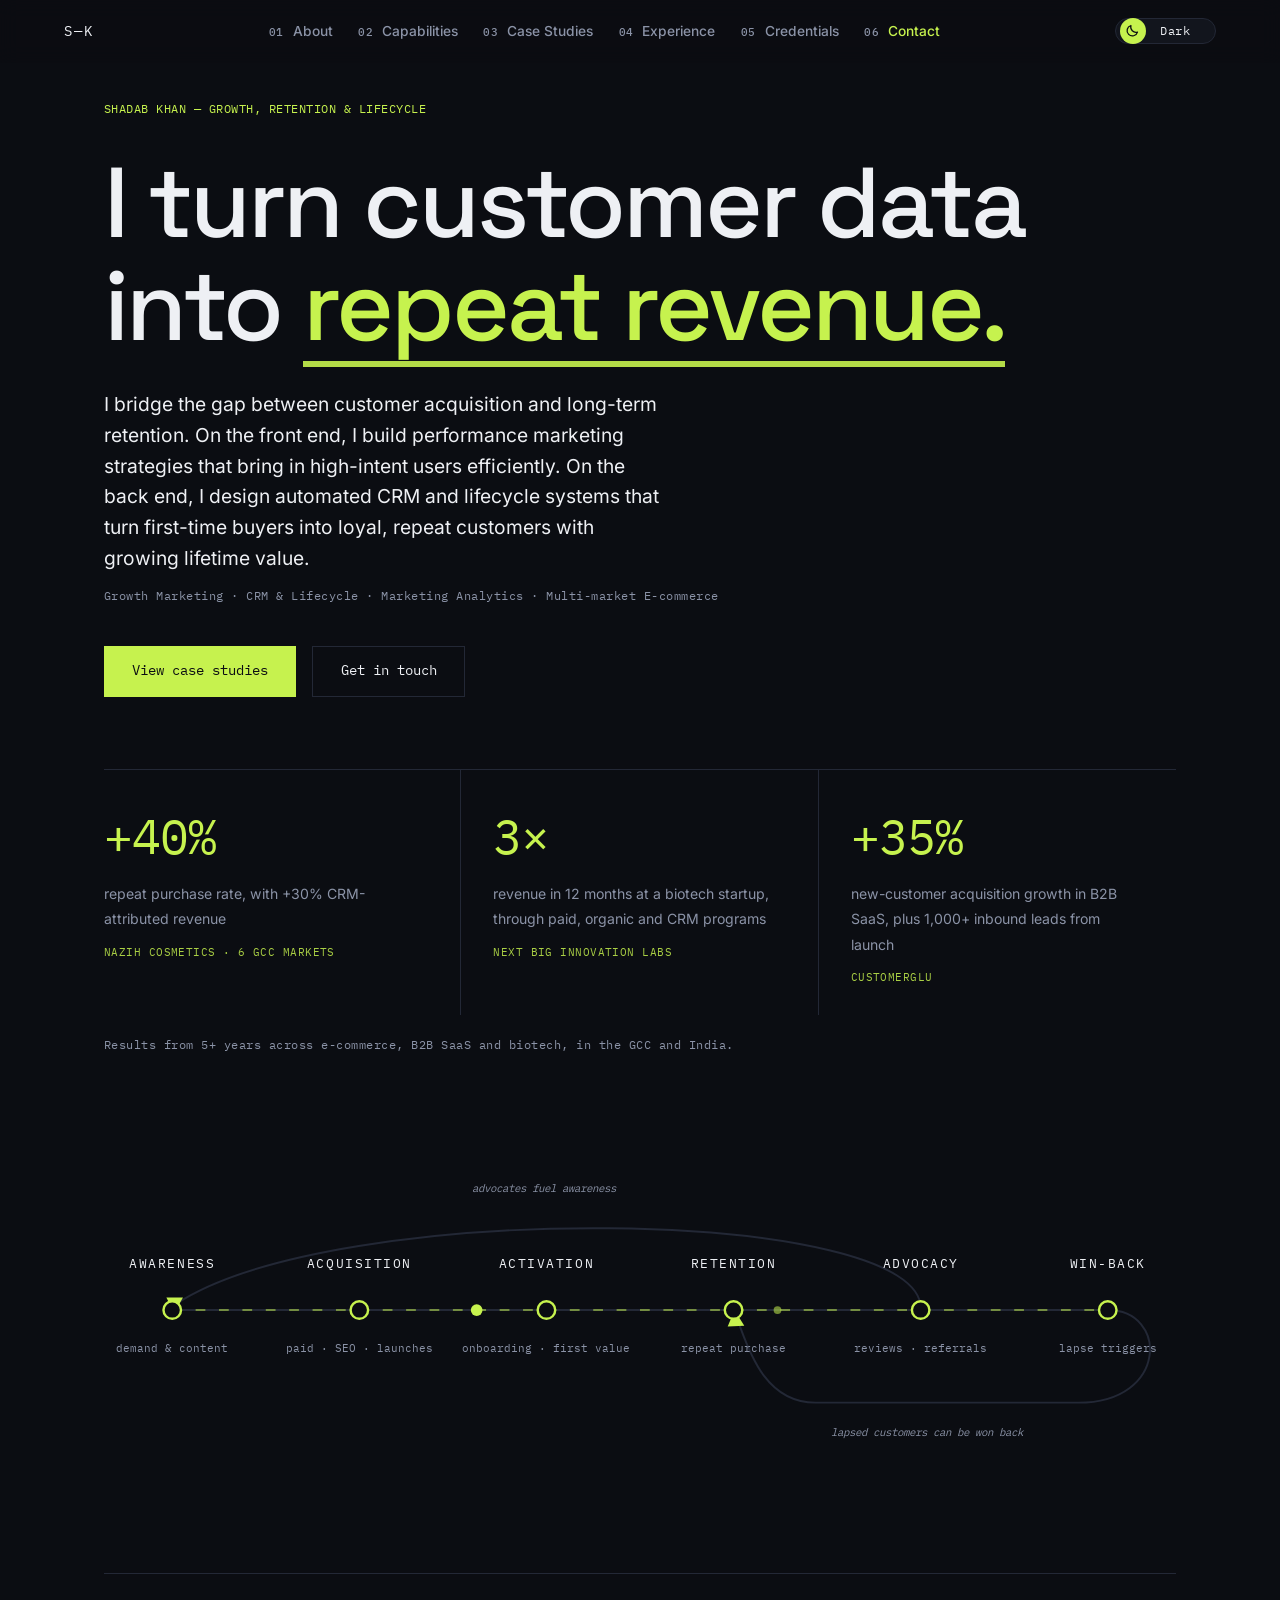
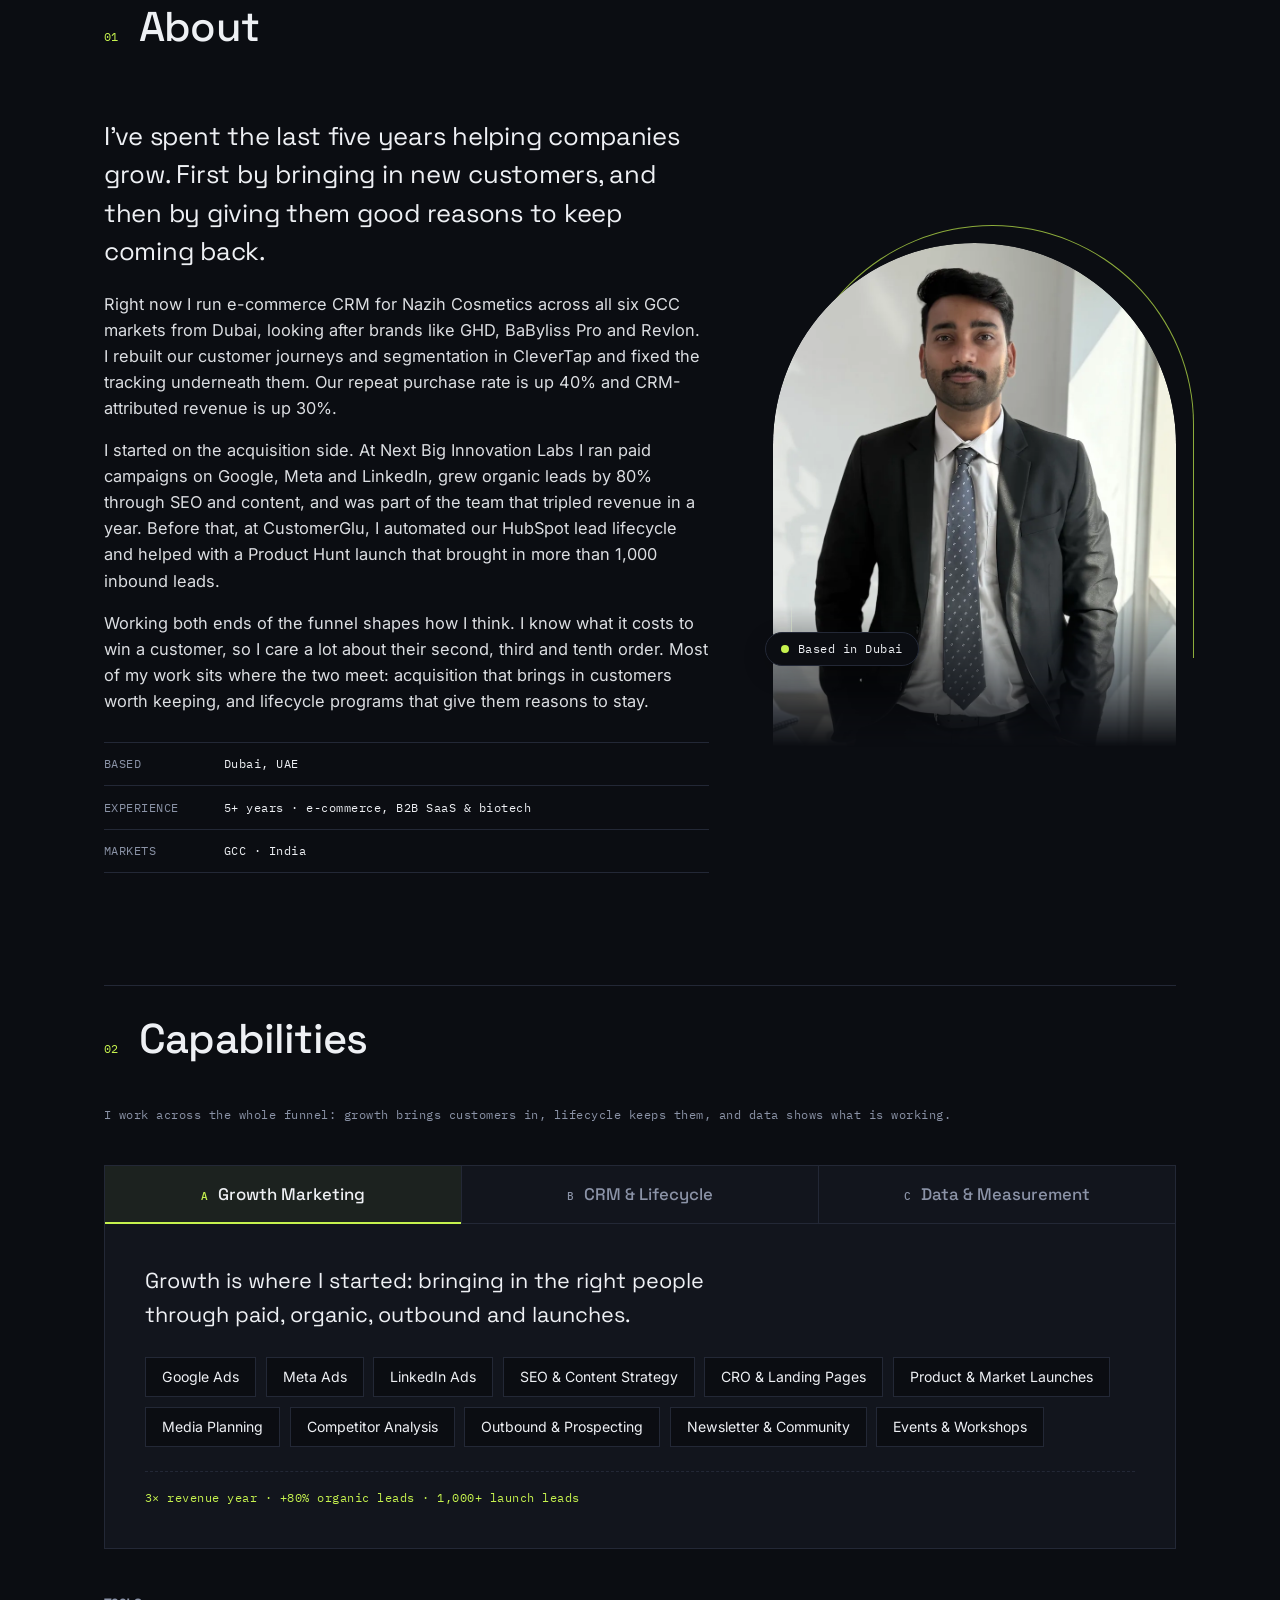
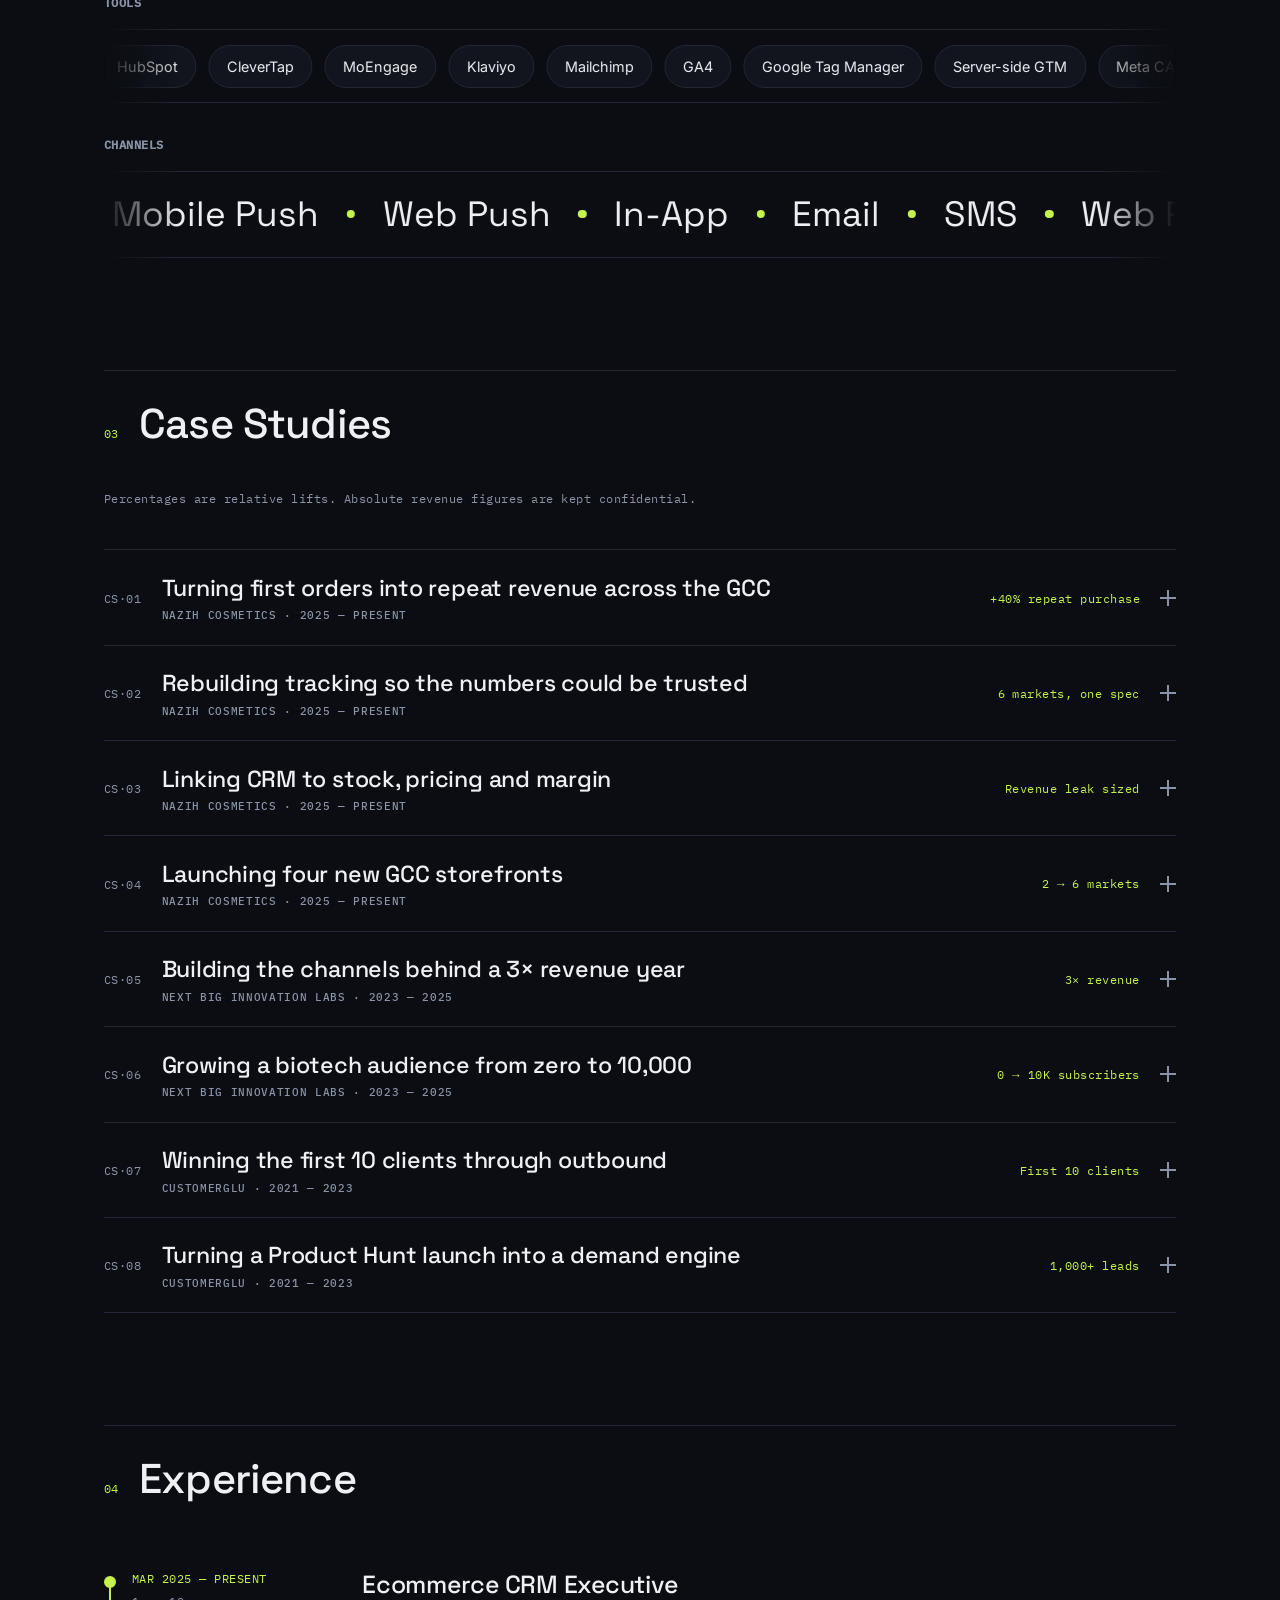
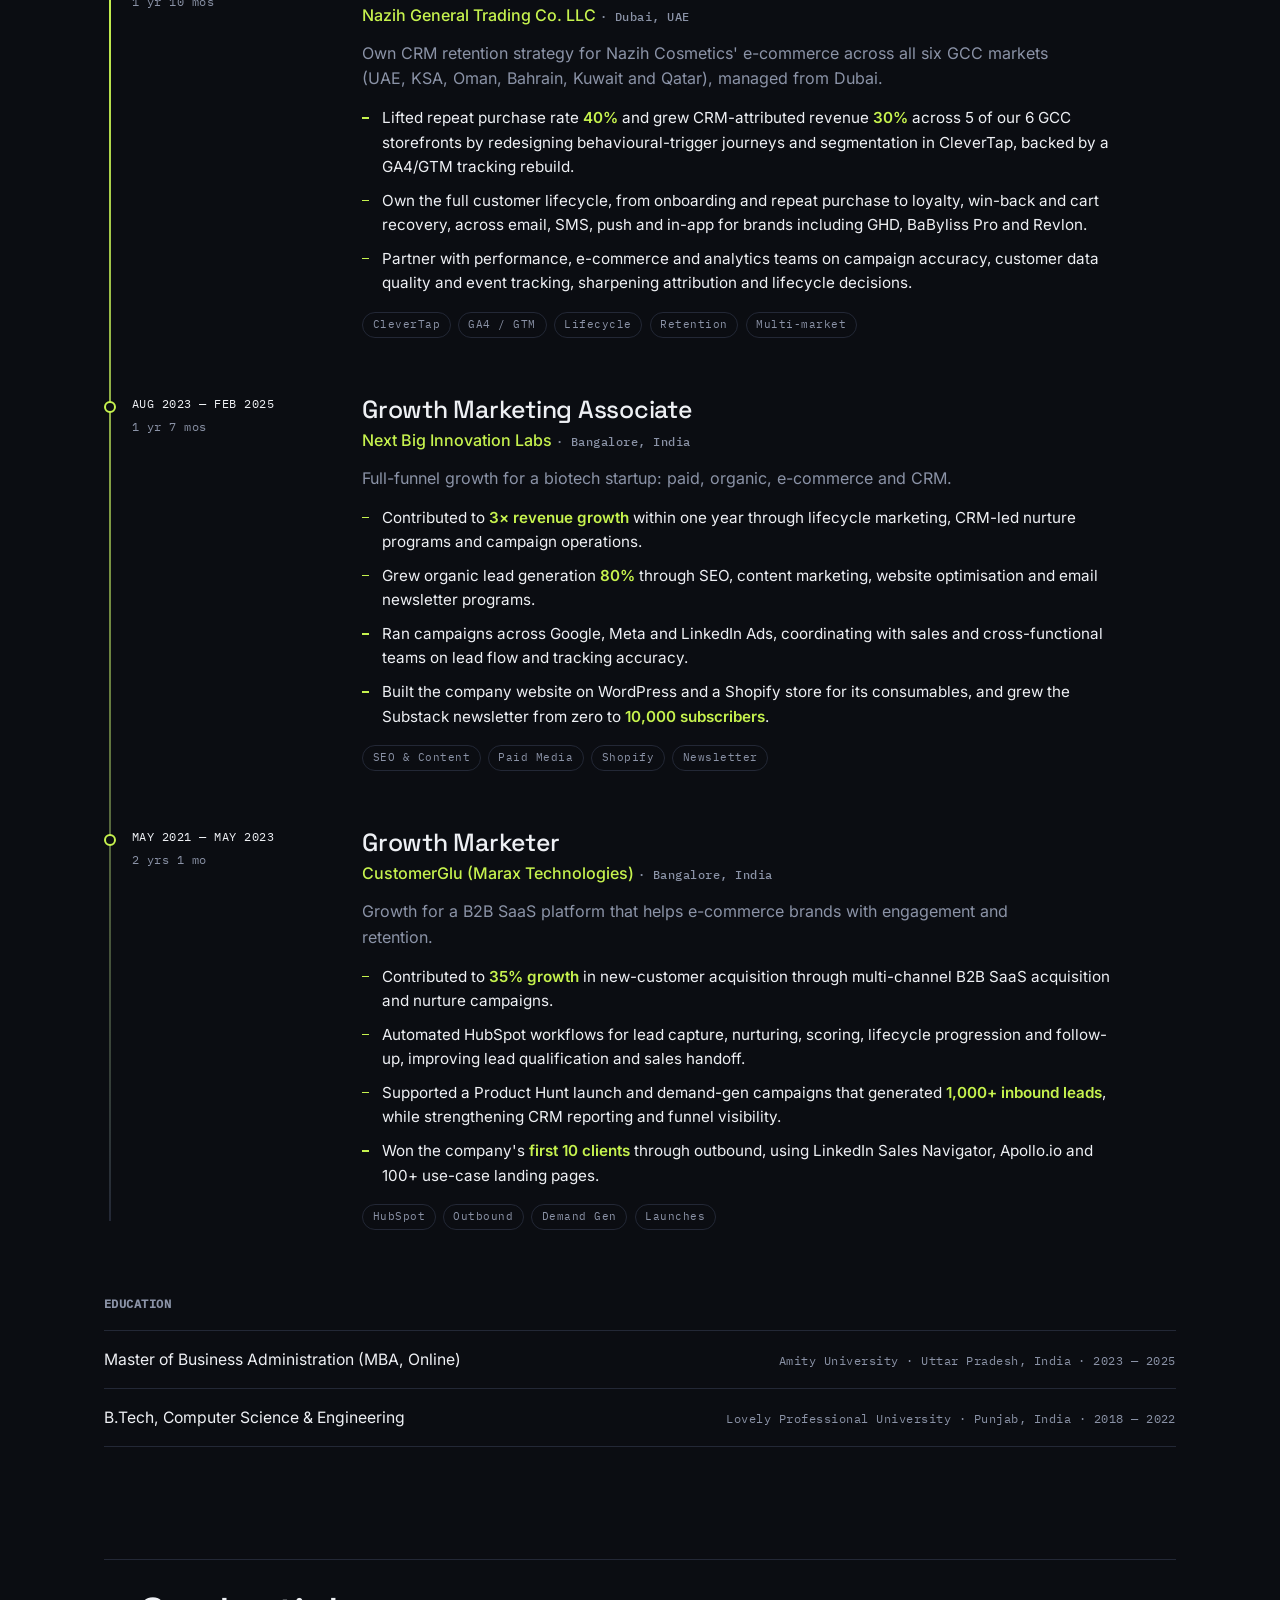
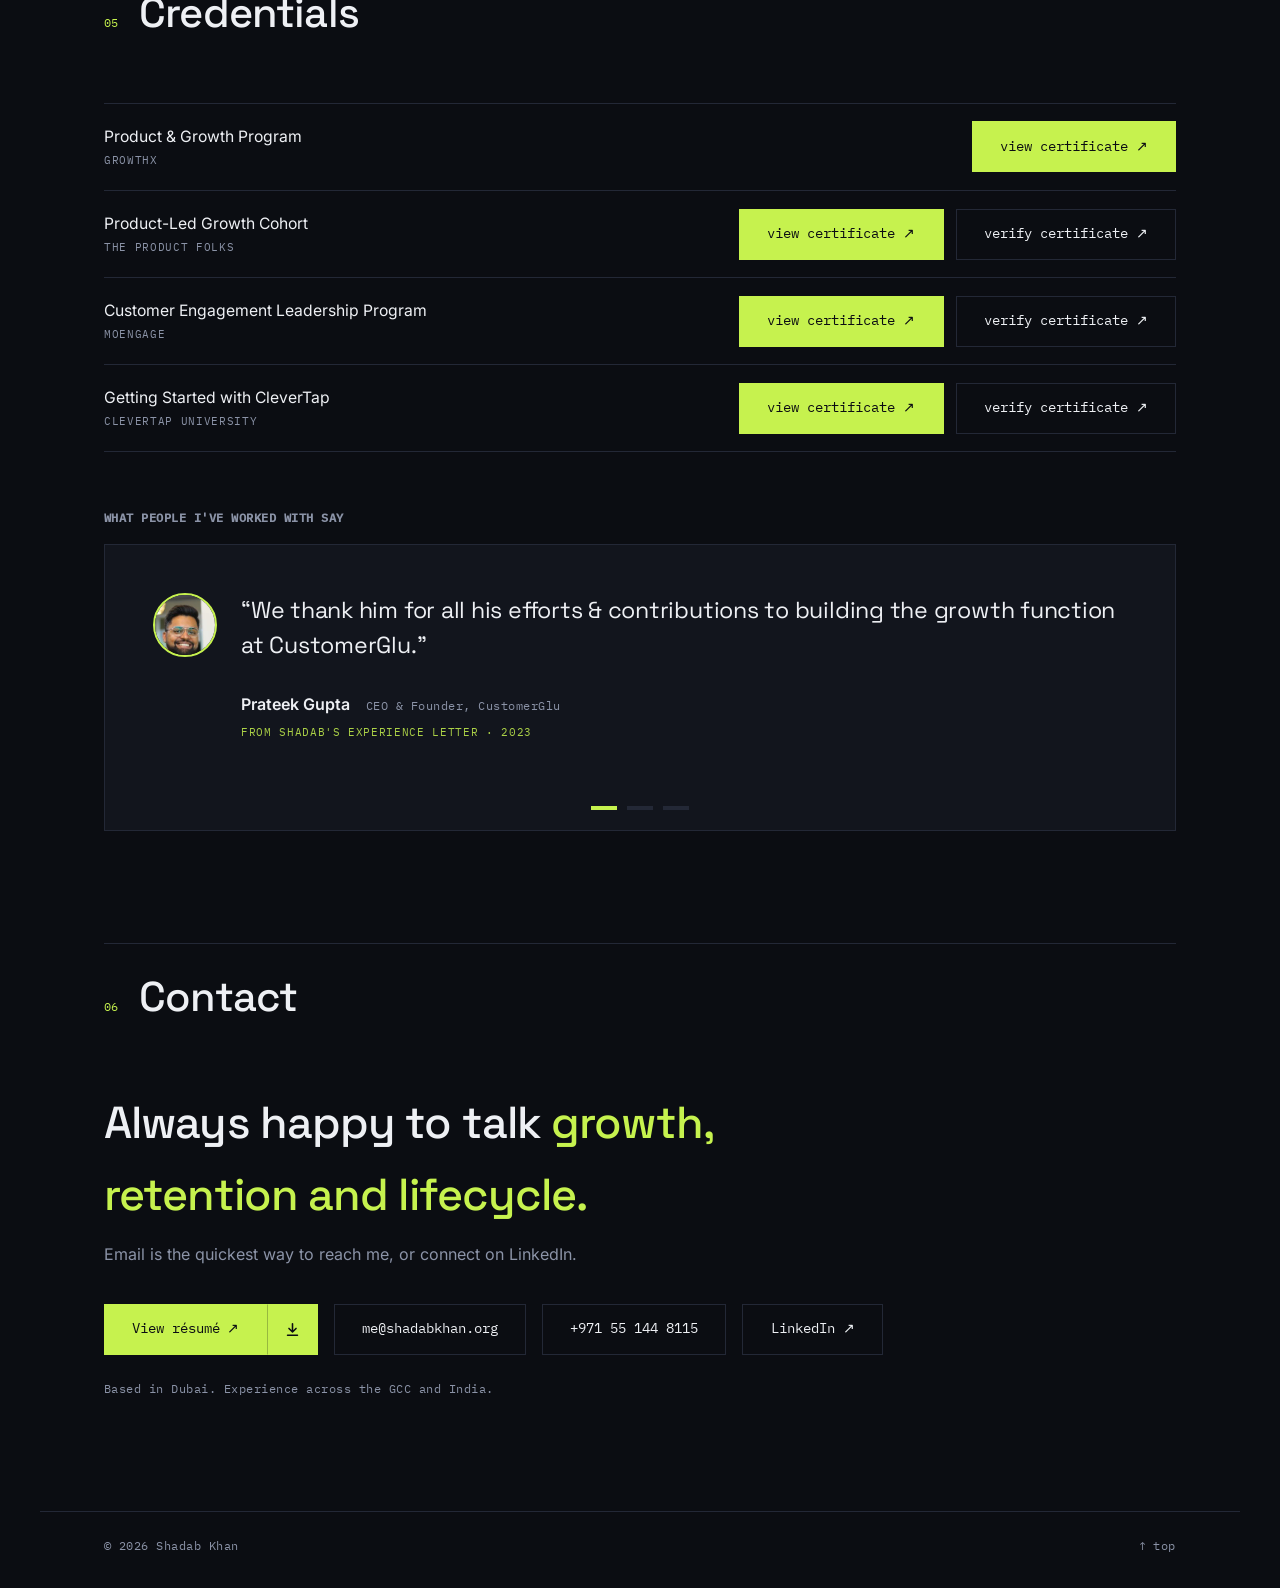
==== index.html @ 0ad9f9a8 "Add CleverTap University certificate to Credentials Getting Started with CleverTap, issued 2026-11-2" ====
<!DOCTYPE html>
<html lang="en">
<head>
  <meta charset="UTF-8">
  <meta name="viewport" content="width=device-width, initial-scale=1.0">

  <!-- ============================================================
       SHADAB KHAN — RETENTION, LIFECYCLE & GROWTH
       Single-page portfolio. Self-contained HTML + CSS + vanilla JS.
       No frameworks and no external dependencies (fonts are self-hosted).

       DESIGN IDENTITY:
       Dark editorial by default (ink ground, acid-lime accent) with a
       designed Light theme (indigo accent). Space Grotesk display,
       IBM Plex Mono data labels. Signature element: the animated
       customer-lifecycle loop after the hero (pure SVG + JS).

       HOW TO EDIT:
       - All copy lives in this file, organised by section comments.
       - RESUME: delete resume/Shadab-Khan-Resume.pdf, then upload your
         new PDF with the SAME filename. Nothing else to change.
       - PHOTO: replace images/profile.webp + images/profile.jpg
         (portrait, roughly 4:5, ~900px wide).
       - TOOLS / CHANNELS SLIDER: add or remove an <li> in the lists
         under "Tools" and "Channels". The slider loops automatically.
       - CERTIFICATES: drop the image into certs/ and point the
         credential's "view certificate" link (class cred-view) at it.
         See the comment above the credentials list.
       ============================================================ -->

  <!-- ==================== SEO ====================
       Canonical URL is https://shadabkhan.org/ (no www, trailing slash).
       Social cards use images/og-image.jpg (1200×630). If you change the
       headline or title, update og:/twitter: tags and the JSON-LD below. -->
  <title>Shadab Khan — Growth, Retention &amp; Lifecycle Marketer</title>
  <meta name="description" content="Dubai-based growth and retention marketer. I bring in the right customers and turn them into repeat revenue. 5+ years in e-commerce, B2B SaaS and biotech.">
  <meta name="author" content="Shadab Khan">
  <meta name="robots" content="index, follow, max-image-preview:large, max-snippet:-1">
  <link rel="canonical" href="https://shadabkhan.org/">
  <meta name="theme-color" content="#0b0d12">

  <meta property="og:type" content="profile">
  <meta property="og:site_name" content="Shadab Khan">
  <meta property="og:locale" content="en_US">
  <meta property="og:url" content="https://shadabkhan.org/">
  <meta property="og:title" content="Shadab Khan — Growth, Retention &amp; Lifecycle Marketer">
  <meta property="og:description" content="I turn customer data into repeat revenue. CRM, lifecycle and performance marketing across e-commerce, B2B SaaS and biotech in the GCC and India.">
  <meta property="og:image" content="https://shadabkhan.org/images/og-image.jpg">
  <meta property="og:image:width" content="1200">
  <meta property="og:image:height" content="630">
  <meta property="og:image:alt" content="Shadab Khan — I turn customer data into repeat revenue.">
  <meta property="profile:first_name" content="Shadab">
  <meta property="profile:last_name" content="Khan">
  <meta name="twitter:card" content="summary_large_image">
  <meta name="twitter:title" content="Shadab Khan — Growth, Retention &amp; Lifecycle Marketer">
  <meta name="twitter:description" content="I turn customer data into repeat revenue. CRM, lifecycle and performance marketing across e-commerce, B2B SaaS and biotech.">
  <meta name="twitter:image" content="https://shadabkhan.org/images/og-image.jpg">
  <meta name="twitter:image:alt" content="Shadab Khan — I turn customer data into repeat revenue.">

  <!-- Structured data: tells Google this is Shadab Khan's profile page
       (eligible for the knowledge panel / name searches). Keep jobTitle,
       worksFor and sameAs in sync with the page. -->
  <script type="application/ld+json">
  {
    "@context": "https://schema.org",
    "@graph": [
      {
        "@type": "WebSite",
        "@id": "https://shadabkhan.org/#website",
        "url": "https://shadabkhan.org/",
        "name": "Shadab Khan",
        "inLanguage": "en"
      },
      {
        "@type": "ProfilePage",
        "@id": "https://shadabkhan.org/#profilepage",
        "url": "https://shadabkhan.org/",
        "name": "Shadab Khan — Growth, Retention & Lifecycle Marketer",
        "isPartOf": { "@id": "https://shadabkhan.org/#website" },
        "mainEntity": { "@id": "https://shadabkhan.org/#person" },
        "primaryImageOfPage": "https://shadabkhan.org/images/profile.jpg",
        "inLanguage": "en"
      },
      {
        "@type": "Person",
        "@id": "https://shadabkhan.org/#person",
        "name": "Shadab Khan",
        "url": "https://shadabkhan.org/",
        "image": "https://shadabkhan.org/images/profile.jpg",
        "jobTitle": "Ecommerce CRM Executive",
        "description": "Growth, retention and customer lifecycle marketer with 5+ years across e-commerce, B2B SaaS and biotech in the GCC and India.",
        "email": "mailto:me@shadabkhan.org",
        "worksFor": {
          "@type": "Organization",
          "name": "Nazih General Trading Co. LLC"
        },
        "address": {
          "@type": "PostalAddress",
          "addressLocality": "Dubai",
          "addressCountry": "AE"
        },
        "alumniOf": [
          { "@type": "CollegeOrUniversity", "name": "Amity University" },
          { "@type": "CollegeOrUniversity", "name": "Lovely Professional University" }
        ],
        "knowsAbout": [
          "Growth marketing",
          "Customer retention",
          "CRM marketing",
          "Customer lifecycle marketing",
          "Marketing automation",
          "Performance marketing",
          "Marketing analytics",
          "E-commerce"
        ],
        "sameAs": [
          "https://www.linkedin.com/in/shadabkhansir/"
        ]
      }
    ]
  }
  </script>

  <!-- Fonts are self-hosted (see @font-face in styles.css). Preload only the
       three files needed for the first screen so text renders in the right
       typeface as early as possible; the rest load on demand. -->
  <link rel="preload" href="fonts/space-grotesk-latin-500.woff2" as="font" type="font/woff2" crossorigin>
  <link rel="preload" href="fonts/inter-latin-400.woff2" as="font" type="font/woff2" crossorigin>
  <link rel="preload" href="fonts/ibm-plex-mono-latin-400.woff2" as="font" type="font/woff2" crossorigin>

  <!-- The ?v= number busts browser caches. BUMP IT (v=8, v=9 …) every time
       you edit styles.css or script.js, otherwise returning visitors keep
       running the old cached files. -->
  <link rel="stylesheet" href="styles.css?v=21">
  <!-- Real icon files (not a data: URI) so Google can show the favicon in
       search results. favicon-48.png is the size Google asks for. -->
  <link rel="icon" href="/favicon.ico" sizes="48x48">
  <link rel="icon" href="/favicon.svg" type="image/svg+xml">
  <link rel="icon" href="/favicon-48.png" type="image/png" sizes="48x48">
  <link rel="apple-touch-icon" href="/apple-touch-icon.png">
  <link rel="manifest" href="/site.webmanifest">

  <!-- Apply the saved theme before first paint so there's no colour flash.
       Dark is the default; "light" is the indigo colour theme. -->
  <script>
    try {
      if (localStorage.getItem("theme") === "light") {
        document.documentElement.setAttribute("data-theme", "light");
      }
    } catch (e) { /* private mode etc. — default theme is fine */ }
  </script>

  <!-- If JavaScript is off entirely, show all content instead of leaving
       scroll-reveal elements invisible. -->
  <noscript>
    <style>
      .reveal { opacity: 1 !important; transform: none !important; }
      .photo-img { clip-path: none !important; }
    </style>
  </noscript>
</head>
<body>

  <a class="skip-link" href="#main">Skip to content</a>
  <div class="cursor-glow" aria-hidden="true"></div>
  <div class="progress" aria-hidden="true"></div>

  <!-- ==================== NAV ==================== -->
  <header class="nav" id="nav">
    <a href="#top" class="nav-name mono">S—K</a>
    <nav class="nav-links" aria-label="Sections">
      <a href="#about"><span class="mono nav-idx">01</span> About</a>
      <a href="#capabilities"><span class="mono nav-idx">02</span> Capabilities</a>
      <a href="#work"><span class="mono nav-idx">03</span> Case Studies</a>
      <a href="#experience"><span class="mono nav-idx">04</span> Experience</a>
      <a href="#credentials"><span class="mono nav-idx">05</span> Credentials</a>
      <a href="#contact" class="nav-contact"><span class="mono nav-idx">06</span> Contact</a>
    </nav>
    <div class="nav-right">
      <!-- Theme switch: Dark (default identity) ↔ Light (indigo colour theme).
           Sliding pill with a moon/sun icon swap; saved in localStorage. -->
      <button class="theme-switch" id="themeToggle" role="switch" aria-checked="false"
              aria-label="Switch to light theme" title="Switch theme">
        <span class="theme-knob" aria-hidden="true"></span>
        <span class="theme-ico theme-ico-dark" aria-hidden="true">
          <!-- moon = dark theme active -->
          <svg viewBox="0 0 24 24" fill="none" stroke="currentColor" stroke-width="2" stroke-linecap="round" stroke-linejoin="round">
            <path d="M20 14.5A8.5 8.5 0 0 1 9.5 4a8.5 8.5 0 1 0 10.5 10.5Z"/>
          </svg>
        </span>
        <span class="theme-ico theme-ico-light" aria-hidden="true">
          <!-- sun = light theme active -->
          <svg viewBox="0 0 24 24" fill="none" stroke="currentColor" stroke-width="2" stroke-linecap="round">
            <circle cx="12" cy="12" r="4.2"/>
            <path d="M12 2v2.4M12 19.6V22M2 12h2.4M19.6 12H22M4.9 4.9l1.7 1.7M17.4 17.4l1.7 1.7M19.1 4.9l-1.7 1.7M6.6 17.4l-1.7 1.7"/>
          </svg>
        </span>
        <span class="theme-label mono" id="themeLabel">Dark</span>
      </button>
      <button class="nav-burger" id="navBurger" aria-label="Open menu" aria-expanded="false" aria-controls="mobileMenu">
        <span></span><span></span>
      </button>
    </div>
  </header>

  <div class="mobile-menu" id="mobileMenu" hidden>
    <nav aria-label="Sections">
      <a href="#about"><span class="mono">01</span>About</a>
      <a href="#capabilities"><span class="mono">02</span>Capabilities</a>
      <a href="#work"><span class="mono">03</span>Case Studies</a>
      <a href="#experience"><span class="mono">04</span>Experience</a>
      <a href="#credentials"><span class="mono">05</span>Credentials</a>
      <a href="#contact"><span class="mono">06</span>Contact</a>
    </nav>
    <p class="mono mobile-menu-foot">Based in Dubai · working across the GCC</p>
  </div>

  <main id="main">

    <!-- ==================== HERO ==================== -->
    <section class="hero" id="top">
      <p class="mono hero-eyebrow hero-in" style="--d:0">Shadab Khan — Growth, Retention &amp; Lifecycle</p>

      <h1 class="hero-h1">
        <span class="hero-line hero-in" style="--d:1">I turn customer data</span>
        <span class="hero-line hero-in" style="--d:2">into <!-- Rotating phrase: edit/add phrases in data-words, separated by | . Keep them short (about "loyal customers." length) so the line does not wrap on laptops. --><em class="rotator" aria-hidden="true" data-words="repeat revenue.|loyal customers.|lifetime value.|revenue growth."><span class="rot-word">repeat revenue.</span></em><span class="sr-only">repeat revenue.</span></span>
      </h1>

      <p class="hero-sub hero-in" style="--d:3">
        I bridge the gap between customer acquisition and long-term retention. On the front end, I build performance marketing strategies that bring in high-intent users efficiently. On the back end, I design automated CRM and lifecycle systems that turn first-time buyers into loyal, repeat customers with growing lifetime value.
      </p>
      <p class="mono hero-tags hero-in" style="--d:4">Growth Marketing · CRM &amp; Lifecycle · Marketing Analytics · Multi-market E-commerce</p>

      <div class="hero-cta hero-in" style="--d:5">
        <a class="btn btn-solid" href="#work">View case studies</a>
        <a class="btn btn-line" href="#contact">Get in touch</a>
      </div>

      <div class="hero-stats hero-in" style="--d:6" role="list" aria-label="Career growth results">
        <div class="hstat" role="listitem">
          <span class="hstat-num mono">+40%</span>
          <span class="hstat-label">repeat purchase rate, with +30% CRM-attributed revenue</span>
          <span class="hstat-co mono">Nazih Cosmetics · 6 GCC markets</span>
        </div>
        <div class="hstat" role="listitem">
          <span class="hstat-num mono">3×</span>
          <span class="hstat-label">revenue in 12 months at a biotech startup, through paid, organic and CRM programs</span>
          <span class="hstat-co mono">Next Big Innovation Labs</span>
        </div>
        <div class="hstat" role="listitem">
          <span class="hstat-num mono">+35%</span>
          <span class="hstat-label">new-customer acquisition growth in B2B SaaS, plus 1,000+ inbound leads from launch</span>
          <span class="hstat-co mono">CustomerGlu</span>
        </div>
      </div>
      <p class="mono hero-footnote hero-in" style="--d:7">Results from 5+ years across e-commerce, B2B SaaS and biotech, in the GCC and India.</p>
    </section>

    <!-- ==================== SIGNATURE: ANIMATED LIFECYCLE LOOP ==================== -->
    <!-- Pure SVG. Two dots travel the full journey continuously — down the
         funnel, back through win-back into retention, and advocacy looping
         back to awareness. No video, no images; driven by script.js. -->
    <section class="loop-section" aria-label="Customer lifecycle loop diagram">
      <div class="loop-scroll">
        <svg class="loop-svg" viewBox="0 0 1100 310" role="img"
             aria-label="Animated customer lifecycle loop: awareness, acquisition, activation, retention, advocacy, win-back. Win-back feeds back into retention; advocacy feeds back into awareness.">

          <!-- static guide paths -->
          <path class="loop-path" d="M70 155 H1030" />
          <path class="loop-path" d="M1030 155 C1092 155, 1092 250, 1000 250 L730 250 C672 250, 658 182, 648 160" />
          <path class="loop-path" d="M838 155 C845 48, 235 40, 72 150" />

          <!-- animated dash overlay on the main funnel line -->
          <path class="loop-flow" d="M70 155 H1030" />

          <!-- arrowheads for the two return loops -->
          <path class="loop-arrow" d="M640 172 L647 155 L657 171 Z" />
          <path class="loop-arrow" d="M64 142 L72 158 L81 142 Z" />

          <!-- travelling customer dots. The invisible track below defines the
               full loop; script.js moves the dots along it with
               requestAnimationFrame — this works in every browser. -->
          <path id="loopTrack" fill="none" stroke="none"
            d="M70 155 H1030 C1092 155, 1092 250, 1000 250 L730 250 C672 250, 658 182, 646 157 L646 155 L838 155 C845 48, 235 40, 70 155" />
          <circle class="loop-dot" id="loopDot1" r="6" cx="70" cy="155" />
          <circle class="loop-dot loop-dot-2" id="loopDot2" r="4" cx="646" cy="155" />

          <!-- nodes: pulse rings fire in journey order -->
          <g class="loop-node">
            <circle class="loop-ring" cx="70" cy="155" r="9" style="--pd: 0s"/>
            <circle class="loop-core" cx="70" cy="155" r="9"/>
            <text class="loop-label" x="70" y="112">AWARENESS</text>
            <text class="loop-sub" x="70" y="198">demand &amp; content</text>
          </g>
          <g class="loop-node">
            <circle class="loop-ring" cx="262" cy="155" r="9" style="--pd: 0.55s"/>
            <circle class="loop-core" cx="262" cy="155" r="9"/>
            <text class="loop-label" x="262" y="112">ACQUISITION</text>
            <text class="loop-sub" x="262" y="198">paid · SEO · launches</text>
          </g>
          <g class="loop-node">
            <circle class="loop-ring" cx="454" cy="155" r="9" style="--pd: 1.1s"/>
            <circle class="loop-core" cx="454" cy="155" r="9"/>
            <text class="loop-label" x="454" y="112">ACTIVATION</text>
            <text class="loop-sub" x="454" y="198">onboarding · first value</text>
          </g>
          <g class="loop-node">
            <circle class="loop-ring" cx="646" cy="155" r="9" style="--pd: 1.65s"/>
            <circle class="loop-core" cx="646" cy="155" r="9"/>
            <text class="loop-label" x="646" y="112">RETENTION</text>
            <text class="loop-sub" x="646" y="198">repeat purchase</text>
          </g>
          <g class="loop-node">
            <circle class="loop-ring" cx="838" cy="155" r="9" style="--pd: 2.2s"/>
            <circle class="loop-core" cx="838" cy="155" r="9"/>
            <text class="loop-label" x="838" y="112">ADVOCACY</text>
            <text class="loop-sub" x="838" y="198">reviews · referrals</text>
          </g>
          <g class="loop-node">
            <circle class="loop-ring" cx="1030" cy="155" r="9" style="--pd: 2.75s"/>
            <circle class="loop-core" cx="1030" cy="155" r="9"/>
            <text class="loop-label" x="1030" y="112">WIN-BACK</text>
            <text class="loop-sub" x="1030" y="198">lapse triggers</text>
          </g>

          <text class="loop-sub loop-cap" x="452" y="34">advocates fuel awareness</text>
          <text class="loop-sub loop-cap" x="845" y="284">lapsed customers can be won back</text>
        </svg>
      </div>
    </section>

    <!-- ==================== 01 ABOUT ==================== -->
    <!-- Two columns on desktop: text 60% left, photo 40% right.
         On mobile the photo stacks FIRST (straight after the heading),
         then the text. No borders or card backgrounds — the two halves
         sit on the same ground so they read as one composition. -->
    <section class="section" id="about">
      <header class="section-head reveal">
        <span class="mono section-idx">01</span>
        <h2>About</h2>
      </header>

      <div class="about-grid">
        <div class="about-body reveal">
          <p class="about-lede">
            I've spent the last five years helping companies grow. First by bringing in
            new customers, and then by giving them good reasons to keep coming back.
          </p>
          <p class="about-second">
            Right now I run e-commerce CRM for Nazih Cosmetics across all six GCC markets from Dubai, looking
            after brands like GHD, BaByliss Pro and Revlon. I rebuilt our customer journeys and
            segmentation in CleverTap and fixed the tracking underneath them. Our repeat purchase
            rate is up 40% and CRM-attributed revenue is up 30%.
          </p>
          <p class="about-second">
            I started on the acquisition side. At Next Big Innovation Labs I ran paid campaigns on
            Google, Meta and LinkedIn, grew organic leads by 80% through SEO and content, and was
            part of the team that tripled revenue in a year. Before that, at CustomerGlu, I
            automated our HubSpot lead lifecycle and helped with a Product Hunt launch that brought
            in more than 1,000 inbound leads.
          </p>
          <p class="about-second">
            Working both ends of the funnel shapes how I think. I know what it costs to win a
            customer, so I care a lot about their second, third and tenth order. Most of my work
            sits where the two meet: acquisition that brings in customers worth keeping, and
            lifecycle programs that give them reasons to stay.
          </p>
          <ul class="about-facts mono">
            <li><span>Based</span> Dubai, UAE</li>
            <li><span>Experience</span> 5+ years · e-commerce, B2B SaaS &amp; biotech</li>
            <li><span>Markets</span> GCC · India</li>
          </ul>
        </div>

        <figure class="about-photo reveal" aria-label="Portrait of Shadab Khan">
          <!-- Three layers so each animation owns its own transform:
               .photo-tilt  → follows the cursor (JS, desktop only)
               .photo-float → slow idle float (CSS)
               .photo-img   → wipe-up reveal (CSS clip-path)          -->
          <div class="photo-tilt" id="photoTilt">
            <span class="photo-outline" aria-hidden="true"></span>
            <div class="photo-float">
              <picture>
                <source srcset="images/profile.webp" type="image/webp">
                <img class="photo-img" src="images/profile.jpg" alt="Shadab Khan"
                     width="900" height="1125" loading="lazy" decoding="async">
              </picture>
            </div>
            <span class="photo-badge mono"><i aria-hidden="true"></i>Based in Dubai</span>
          </div>
        </figure>
      </div>
    </section>

    <!-- ==================== 02 CAPABILITIES ==================== -->
    <section class="section" id="capabilities">
      <header class="section-head reveal">
        <span class="mono section-idx">02</span>
        <h2>Capabilities</h2>
      </header>
      <p class="section-note mono reveal">I work across the whole funnel: growth brings customers in, lifecycle keeps them, and data shows what is working.</p>

      <div class="tabs reveal">
        <div class="tab-list" role="tablist" aria-label="Capability areas">
          <button class="tab-btn active" role="tab" aria-selected="true" aria-controls="panel-growth" id="tab-growth">
            <span class="mono tab-num">A</span> Growth Marketing
          </button>
          <button class="tab-btn" role="tab" aria-selected="false" aria-controls="panel-lifecycle" id="tab-lifecycle">
            <span class="mono tab-num">B</span> CRM &amp; Lifecycle
          </button>
          <button class="tab-btn" role="tab" aria-selected="false" aria-controls="panel-data" id="tab-data">
            <span class="mono tab-num">C</span> Data &amp; Measurement
          </button>
        </div>

        <div class="tab-panels">
          <div class="tab-panel active" role="tabpanel" id="panel-growth" aria-labelledby="tab-growth">
            <p class="tab-lede">Growth is where I started: bringing in the right people through paid, organic, outbound and launches.</p>
            <ul class="tab-chips">
              <li style="--i:0">Google Ads</li>
              <li style="--i:1">Meta Ads</li>
              <li style="--i:2">LinkedIn Ads</li>
              <li style="--i:3">SEO &amp; Content Strategy</li>
              <li style="--i:4">CRO &amp; Landing Pages</li>
              <li style="--i:6">Product &amp; Market Launches</li>
              <li style="--i:7">Media Planning</li>
              <li style="--i:8">Competitor Analysis</li>
              <li style="--i:9">Outbound &amp; Prospecting</li>
              <li style="--i:10">Newsletter &amp; Community</li>
              <li style="--i:11">Events &amp; Workshops</li>
            </ul>
            <p class="mono tab-proof">3× revenue year · +80% organic leads · 1,000+ launch leads</p>
          </div>

          <div class="tab-panel" role="tabpanel" id="panel-lifecycle" aria-labelledby="tab-lifecycle" hidden>
            <p class="tab-lede">Journeys, segmentation and commercial logic that turn first orders into repeat revenue.</p>
            <ul class="tab-chips">
              <li style="--i:0">CleverTap</li>
              <li style="--i:1">Klaviyo</li>
              <li style="--i:2">Braze</li>
              <li style="--i:3">Lifecycle Architecture</li>
              <li style="--i:4">Behavioural Segmentation</li>
              <li style="--i:5">Loyalty &amp; Win-Back</li>
              <li style="--i:6">A/B &amp; Holdout Testing</li>
              <li style="--i:7">Back-in-stock &amp; Price-drop Triggers</li>
            </ul>
            <p class="mono tab-proof">56 → 17 journeys · 12× Welcome journey conversion</p>
          </div>

          <div class="tab-panel" role="tabpanel" id="panel-data" aria-labelledby="tab-data" hidden>
            <p class="tab-lede">Clean tracking under every decision, so attribution holds up and customer data stays compliant.</p>
            <ul class="tab-chips">
              <li style="--i:0">GA4</li>
              <li style="--i:1">Google Tag Manager</li>
              <li style="--i:2">Server-side GTM</li>
              <li style="--i:3">Meta CAPI</li>
              <li style="--i:4">TikTok CAPI</li>
              <li style="--i:5">Event Taxonomy Design</li>
              <li style="--i:6">Cohorts · CLV · Churn</li>
              <li style="--i:7">GDPR / Consent-compliant Flows</li>
            </ul>
            <p class="mono tab-proof">32-event spec · 6 markets · privacy-safe data flows</p>
          </div>
        </div>
      </div>

      <!-- ===== Tools & Channels: auto-revolving sliders =====
           TO ADD AN ITEM: add one <li> to the relevant list. That's it —
           script.js clones the list for a seamless loop and keeps the
           speed constant however many items there are.
           data-speed = pixels per second · data-direction = left | right
           Hover (or keyboard focus) pauses a row. -->
      <div class="stack reveal">
        <div class="stack-row">
          <h3 class="mono cap-title">Tools</h3>
          <div class="slider" data-speed="38" data-direction="left">
            <ul class="slider-track slider-pills" aria-label="Tools I work with">
              <li>HubSpot</li>
              <li>CleverTap</li>
              <li>MoEngage</li>
              <li>Klaviyo</li>
              <li>Mailchimp</li>
              <li>GA4</li>
              <li>Google Tag Manager</li>
              <li>Server-side GTM</li>
              <li>Meta CAPI</li>
              <li>TikTok CAPI</li>
              <li>Shopify</li>
              <li>Magento</li>
              <li>WordPress</li>
              <li>Hotjar</li>
              <li>Substack</li>
              <li>Apollo.io</li>
              <li>LinkedIn Sales Navigator</li>
              <li>Google Ads</li>
              <li>Meta Ads</li>
              <li>LinkedIn Ads</li>
            </ul>
          </div>
        </div>

        <div class="stack-row">
          <h3 class="mono cap-title">Channels</h3>
          <div class="slider" data-speed="52" data-direction="right">
            <ul class="slider-track slider-big" aria-label="Channels I run">
              <li>Mobile Push</li>
              <li>Web Push</li>
              <li>In-App</li>
              <li>Email</li>
              <li>SMS</li>
              <li>Web Pop-up</li>
              <li>App Inbox</li>
            </ul>
          </div>
        </div>
      </div>
    </section>

    <!-- ==================== 03 CASE STUDIES ==================== -->
    <!-- Each case: company + period under the title, then Challenge →
         What I found (optional) → What I did → Impact (metric tiles) →
         Why it matters. Source: resume/Shadab-Khan-Resume.pdf.
         TO ADD A CASE: copy one <article class="case"> block and give its
         button a new aria-controls id that matches the panel's id. -->
    <section class="section" id="work">
      <header class="section-head reveal">
        <span class="mono section-idx">03</span>
        <h2>Case Studies</h2>
      </header>
      <p class="section-note mono reveal">Percentages are relative lifts. Absolute revenue figures are kept confidential.</p>

      <div class="cases">

        <!-- CASE 1 — Nazih: retention rebuild -->
        <article class="case reveal">
          <button class="case-head" aria-expanded="false" aria-controls="case1">
            <span class="mono case-idx">CS·01</span>
            <span class="case-title">Turning first orders into repeat revenue across the GCC
              <span class="case-co mono">Nazih Cosmetics · 2025 — Present</span>
            </span>
            <span class="mono case-kpi">+40% repeat purchase</span>
            <span class="case-toggle" aria-hidden="true"></span>
          </button>
          <div class="case-body" id="case1">
            <div class="case-inner">
              <dl>
                <div class="case-row">
                  <dt class="mono">Challenge</dt>
                  <dd>When I took over CRM, there were 56 live customer journeys and together they converted at under 1%. The journeys were running across our storefronts in six GCC markets, but they weren't bringing customers back.</dd>
                </div>
                <div class="case-row">
                  <dt class="mono">What I found</dt>
                  <dd>I went through every journey one by one. The biggest problem was the Welcome journey, our main entry point. A misconfigured goal event meant many new customers never moved past the first step. I also found that app and in-app messages converted about 10× better than web.</dd>
                </div>
                <div class="case-row">
                  <dt class="mono">What I did</dt>
                  <dd>I cut the 56 journeys down to a clean framework of 17, covering onboarding, repeat purchase, loyalty, win-back and cart recovery. I fixed the Welcome journey, moved effort toward the channels that actually converted, and added back-in-stock and price-drop triggers so customers heard from us when they had a real reason to buy. Everything runs in CleverTap across email, SMS, push and in-app, for brands including GHD, BaByliss Pro and Revlon.</dd>
                </div>
                <div class="case-row">
                  <dt class="mono">Impact</dt>
                  <dd>
                    <ul class="case-metrics">
                      <li><b class="mono">+40%</b><span>repeat purchase rate</span></li>
                      <li><b class="mono">+30%</b><span>CRM-attributed revenue</span></li>
                      <li><b class="mono">12×</b><span>Welcome journey conversion</span></li>
                    </ul>
                    Measured across 5 of our 6 GCC storefronts.
                  </dd>
                </div>
              </dl>
            </div>
          </div>
        </article>

        <!-- CASE 2 — Nazih: measurement layer -->
        <article class="case reveal">
          <button class="case-head" aria-expanded="false" aria-controls="case2">
            <span class="mono case-idx">CS·02</span>
            <span class="case-title">Rebuilding tracking so the numbers could be trusted
              <span class="case-co mono">Nazih Cosmetics · 2025 — Present</span>
            </span>
            <span class="mono case-kpi">6 markets, one spec</span>
            <span class="case-toggle" aria-hidden="true"></span>
          </button>
          <div class="case-body" id="case2">
            <div class="case-inner">
              <dl>
                <div class="case-row">
                  <dt class="mono">Challenge</dt>
                  <dd>Our sites in six markets shared one app, and each one tracked things differently. Attribution had gaps, and consent handling needed one consistent standard. It was hard to say which campaigns were really driving revenue.</dd>
                </div>
                <div class="case-row">
                  <dt class="mono">What I did</dt>
                  <dd>I wrote a 32-event GA4 and GTM specification and set up server-side routing to GA4, Google Ads, Meta CAPI and TikTok CAPI. Hashed customer data goes only to Enhanced Conversions and the CAPIs, and GA4 receives no personal data at all. I then worked with the performance, e-commerce and analytics teams to keep event tracking and customer data clean.</dd>
                </div>
                <div class="case-row">
                  <dt class="mono">Impact</dt>
                  <dd>
                    <ul class="case-metrics">
                      <li><b class="mono">32</b><span>events in one shared spec</span></li>
                      <li><b class="mono">6</b><span>markets on the same tracking</span></li>
                    </ul>
                    Consent-aware attribution across every market. This is the data the retention results in CS·01 are measured on, so the team knows which journeys actually earn their revenue.
                  </dd>
                </div>
              </dl>
            </div>
          </div>
        </article>

        <!-- CASE 3 — Nazih: CRM and the P&L -->
        <article class="case reveal">
          <button class="case-head" aria-expanded="false" aria-controls="case3">
            <span class="mono case-idx">CS·03</span>
            <span class="case-title">Linking CRM to stock, pricing and margin
              <span class="case-co mono">Nazih Cosmetics · 2025 — Present</span>
            </span>
            <span class="mono case-kpi">Revenue leak sized</span>
            <span class="case-toggle" aria-hidden="true"></span>
          </button>
          <div class="case-body" id="case3">
            <div class="case-inner">
              <dl>
                <div class="case-row">
                  <dt class="mono">Challenge</dt>
                  <dd>We sold the same products on our own site and on Amazon and Noon. We wanted to win more of that demand on our own site, and stock gaps made it hard to see how much revenue we were missing.</dd>
                </div>
                <div class="case-row">
                  <dt class="mono">What I did</dt>
                  <dd>I compared SKU performance across all three channels to find exactly where a discount would win sales back to our own site. I built an out-of-stock model to put a number on lost revenue. And I set a rule that every campaign checks live stock before it sends, so we never promote a hero product that people can't buy.</dd>
                </div>
                <div class="case-row">
                  <dt class="mono">Impact</dt>
                  <dd>A clear figure for the revenue lost to stock gaps, plus a targeted discount list to bring volume back to our own site. CRM decisions now account for stock and margin, and campaigns no longer drive customers to empty shelves.</dd>
                </div>
              </dl>
            </div>
          </div>
        </article>

        <!-- CASE 4 — Nazih: new-market launch -->
        <article class="case reveal">
          <button class="case-head" aria-expanded="false" aria-controls="case4">
            <span class="mono case-idx">CS·04</span>
            <span class="case-title">Launching four new GCC storefronts
              <span class="case-co mono">Nazih Cosmetics · 2025 — Present</span>
            </span>
            <span class="mono case-kpi">2 → 6 markets</span>
            <span class="case-toggle" aria-hidden="true"></span>
          </button>
          <div class="case-body" id="case4">
            <div class="case-inner">
              <dl>
                <div class="case-row">
                  <dt class="mono">Challenge</dt>
                  <dd>We were live in two GCC markets and expanding into four more. Each new storefront had to be ready to sell, and ready to bring customers back, from launch.</dd>
                </div>
                <div class="case-row">
                  <dt class="mono">What I did</dt>
                  <dd>I planned the regional launch, built a formula-based media plan across the four markets, and ran a competitor analysis to find gaps we could own. I produced the launch video with AI tools and worked with our development partner to get the stores live.</dd>
                </div>
                <div class="case-row">
                  <dt class="mono">Impact</dt>
                  <!-- To add launch results later, put them in this <dd> (e.g. first-90-day orders). -->
                  <dd>The four new stores took us to six storefronts across the GCC, all on the same tracking and lifecycle setup, so every market was measurable from the start.</dd>
                </div>
              </dl>
            </div>
          </div>
        </article>

        <!-- CASE 5 — Next Big Innovation Labs: channels & revenue -->
        <article class="case reveal">
          <button class="case-head" aria-expanded="false" aria-controls="case5">
            <span class="mono case-idx">CS·05</span>
            <span class="case-title">Building the channels behind a 3× revenue year
              <span class="case-co mono">Next Big Innovation Labs · 2023 — 2025</span>
            </span>
            <span class="mono case-kpi">3× revenue</span>
            <span class="case-toggle" aria-hidden="true"></span>
          </button>
          <div class="case-body" id="case5">
            <div class="case-inner">
              <dl>
                <div class="case-row">
                  <dt class="mono">Challenge</dt>
                  <dd>Next Big Innovation Labs sells to a niche biotech audience. To grow, the company needed a proper website, a way to sell its consumables online, and a steady flow of qualified leads.</dd>
                </div>
                <div class="case-row">
                  <dt class="mono">What I did</dt>
                  <dd>I built the company website on WordPress and set up a Shopify store to sell our consumables. I ran paid campaigns on Google, LinkedIn and Meta, and set up HubSpot automation for lead-capture forms and follow-up emails, so no enquiry slipped through. I worked closely with sales to keep lead flow and tracking accurate.</dd>
                </div>
                <div class="case-row">
                  <dt class="mono">Impact</dt>
                  <dd>
                    <ul class="case-metrics">
                      <li><b class="mono">3×</b><span>revenue in 12 months</span></li>
                      <li><b class="mono">2</b><span>new channels: website and online store</span></li>
                    </ul>
                    I was part of the team that tripled revenue in 12 months, and the Shopify store became a real sales channel in its first year.
                  </dd>
                </div>
              </dl>
            </div>
          </div>
        </article>

        <!-- CASE 6 — Next Big Innovation Labs: audience & community -->
        <article class="case reveal">
          <button class="case-head" aria-expanded="false" aria-controls="case6">
            <span class="mono case-idx">CS·06</span>
            <span class="case-title">Growing a biotech audience from zero to 10,000
              <span class="case-co mono">Next Big Innovation Labs · 2023 — 2025</span>
            </span>
            <span class="mono case-kpi">0 → 10K subscribers</span>
            <span class="case-toggle" aria-hidden="true"></span>
          </button>
          <div class="case-body" id="case6">
            <div class="case-inner">
              <dl>
                <div class="case-row">
                  <dt class="mono">Challenge</dt>
                  <dd>Our ideal customers were a small, specialised biotech audience. We needed a way to reach them directly and stay in front of them over time.</dd>
                </div>
                <div class="case-row">
                  <dt class="mono">What I did</dt>
                  <dd>I started the company newsletter on Substack and grew it from zero to 10,000 subscribers, all from our niche biotech audience. Alongside it I worked on SEO, content and website improvements, and organised events and workshops on biotechnology topics that brought that community together around the company.</dd>
                </div>
                <div class="case-row">
                  <dt class="mono">Impact</dt>
                  <dd>
                    <ul class="case-metrics">
                      <li><b class="mono">0 → 10K</b><span>newsletter subscribers</span></li>
                      <li><b class="mono">+80%</b><span>organic leads</span></li>
                    </ul>
                    An audience the company owns, and a steady source of organic leads alongside paid.
                  </dd>
                </div>
              </dl>
            </div>
          </div>
        </article>

        <!-- CASE 7 — CustomerGlu: outbound & first clients -->
        <article class="case reveal">
          <button class="case-head" aria-expanded="false" aria-controls="case7">
            <span class="mono case-idx">CS·07</span>
            <span class="case-title">Winning the first 10 clients through outbound
              <span class="case-co mono">CustomerGlu · 2021 — 2023</span>
            </span>
            <span class="mono case-kpi">First 10 clients</span>
            <span class="case-toggle" aria-hidden="true"></span>
          </button>
          <div class="case-body" id="case7">
            <div class="case-inner">
              <dl>
                <div class="case-row">
                  <dt class="mono">Challenge</dt>
                  <dd>CustomerGlu sells engagement and retention software to e-commerce companies. As an early-stage B2B SaaS business, it needed its first paying clients and a repeatable way to find more.</dd>
                </div>
                <div class="case-row">
                  <dt class="mono">What I did</dt>
                  <dd>I built our lead generation and prospecting process with LinkedIn Sales Navigator and Apollo.io, and ran the cold outreach myself. To make every conversation relevant, I created more than 100 landing pages, each built around a different use case or selling point of the product. HubSpot automation kept leads, follow-ups and handoffs to sales in order.</dd>
                </div>
                <div class="case-row">
                  <dt class="mono">Impact</dt>
                  <dd>
                    <ul class="case-metrics">
                      <li><b class="mono">10</b><span>first clients, won through outbound</span></li>
                      <li><b class="mono">100+</b><span>landing pages, one per use case</span></li>
                    </ul>
                    The company's first clients came directly from this outbound work.
                  </dd>
                </div>
              </dl>
            </div>
          </div>
        </article>

        <!-- CASE 8 — CustomerGlu: Product Hunt launch & demand engine -->
        <article class="case reveal">
          <button class="case-head" aria-expanded="false" aria-controls="case8">
            <span class="mono case-idx">CS·08</span>
            <span class="case-title">Turning a Product Hunt launch into a demand engine
              <span class="case-co mono">CustomerGlu · 2021 — 2023</span>
            </span>
            <span class="mono case-kpi">1,000+ leads</span>
            <span class="case-toggle" aria-hidden="true"></span>
          </button>
          <div class="case-body" id="case8">
            <div class="case-inner">
              <dl>
                <div class="case-row">
                  <dt class="mono">Challenge</dt>
                  <dd>We were launching CustomerGlu on Product Hunt. The goal was to turn one day of attention into trials, paying customers and a pipeline that kept going after the launch.</dd>
                </div>
                <div class="case-row">
                  <dt class="mono">What I did</dt>
                  <dd>I worked on the demand-gen campaigns around the launch and set up HubSpot so every lead was captured, scored and followed up automatically. After the launch I started paid ads on LinkedIn and Google, and added Hotjar to see how visitors used our website and where they ran into problems.</dd>
                </div>
                <div class="case-row">
                  <dt class="mono">Impact</dt>
                  <dd>
                    <ul class="case-metrics">
                      <li><b class="mono">1,000+</b><span>interested leads from launch</span></li>
                      <li><b class="mono">100+</b><span>trial sign-ups</span></li>
                      <li><b class="mono">10+</b><span>new paying customers from the launch</span></li>
                      <li><b class="mono">+35%</b><span>new-customer acquisition</span></li>
                    </ul>
                    The launch customers came on top of the first 10 clients won through outbound, and the wider multi-channel campaigns grew new-customer acquisition by 35%.
                  </dd>
                </div>
              </dl>
            </div>
          </div>
        </article>

      </div>
    </section>

    <!-- ==================== 04 EXPERIENCE ==================== -->
    <!-- Source: resume/Shadab-Khan-Resume.pdf. To add a role, copy one
         <li class="xp"> block. data-start / data-end ("YYYY-MM" or
         "present") drive the auto-calculated duration label, so the
         current role's tenure stays accurate without edits. -->
    <section class="section" id="experience">
      <header class="section-head reveal">
        <span class="mono section-idx">04</span>
        <h2>Experience</h2>
      </header>

      <ol class="xp-list reveal">
        <li class="xp xp-current" data-start="2025-03" data-end="present">
          <div class="xp-when">
            <span class="mono xp-dates">Mar 2025 — Present</span>
            <span class="mono xp-dur" aria-hidden="true"></span>
          </div>
          <div class="xp-what">
            <h3 class="xp-role">Ecommerce CRM Executive</h3>
            <p class="xp-org">Nazih General Trading Co. LLC <span class="mono">· Dubai, UAE</span></p>
            <p class="xp-sum">Own CRM retention strategy for Nazih Cosmetics' e-commerce across all six GCC markets (UAE, KSA, Oman, Bahrain, Kuwait and Qatar), managed from Dubai.</p>
            <ul class="xp-points">
              <li>Lifted repeat purchase rate <strong>40%</strong> and grew CRM-attributed revenue <strong>30%</strong> across 5 of our 6 GCC storefronts by redesigning behavioural-trigger journeys and segmentation in CleverTap, backed by a GA4/GTM tracking rebuild.</li>
              <li>Own the full customer lifecycle, from onboarding and repeat purchase to loyalty, win-back and cart recovery, across email, SMS, push and in-app for brands including GHD, BaByliss Pro and Revlon.</li>
              <li>Partner with performance, e-commerce and analytics teams on campaign accuracy, customer data quality and event tracking, sharpening attribution and lifecycle decisions.</li>
            </ul>
            <ul class="xp-tags mono">
              <li>CleverTap</li><li>GA4 / GTM</li><li>Lifecycle</li><li>Retention</li><li>Multi-market</li>
            </ul>
          </div>
        </li>

        <li class="xp" data-start="2023-08" data-end="2025-02">
          <div class="xp-when">
            <span class="mono xp-dates">Aug 2023 — Feb 2025</span>
            <span class="mono xp-dur" aria-hidden="true"></span>
          </div>
          <div class="xp-what">
            <h3 class="xp-role">Growth Marketing Associate</h3>
            <p class="xp-org">Next Big Innovation Labs <span class="mono">· Bangalore, India</span></p>
            <p class="xp-sum">Full-funnel growth for a biotech startup: paid, organic, e-commerce and CRM.</p>
            <ul class="xp-points">
              <li>Contributed to <strong>3× revenue growth</strong> within one year through lifecycle marketing, CRM-led nurture programs and campaign operations.</li>
              <li>Grew organic lead generation <strong>80%</strong> through SEO, content marketing, website optimisation and email newsletter programs.</li>
              <li>Ran campaigns across Google, Meta and LinkedIn Ads, coordinating with sales and cross-functional teams on lead flow and tracking accuracy.</li>
              <li>Built the company website on WordPress and a Shopify store for its consumables, and grew the Substack newsletter from zero to <strong>10,000 subscribers</strong>.</li>
            </ul>
            <ul class="xp-tags mono">
              <li>SEO &amp; Content</li><li>Paid Media</li><li>Shopify</li><li>Newsletter</li>
            </ul>
          </div>
        </li>

        <li class="xp" data-start="2021-05" data-end="2023-05">
          <div class="xp-when">
            <span class="mono xp-dates">May 2021 — May 2023</span>
            <span class="mono xp-dur" aria-hidden="true"></span>
          </div>
          <div class="xp-what">
            <h3 class="xp-role">Growth Marketer</h3>
            <p class="xp-org">CustomerGlu (Marax Technologies) <span class="mono">· Bangalore, India</span></p>
            <p class="xp-sum">Growth for a B2B SaaS platform that helps e-commerce brands with engagement and retention.</p>
            <ul class="xp-points">
              <li>Contributed to <strong>35% growth</strong> in new-customer acquisition through multi-channel B2B SaaS acquisition and nurture campaigns.</li>
              <li>Automated HubSpot workflows for lead capture, nurturing, scoring, lifecycle progression and follow-up, improving lead qualification and sales handoff.</li>
              <li>Supported a Product Hunt launch and demand-gen campaigns that generated <strong>1,000+ inbound leads</strong>, while strengthening CRM reporting and funnel visibility.</li>
              <li>Won the company's <strong>first 10 clients</strong> through outbound, using LinkedIn Sales Navigator, Apollo.io and 100+ use-case landing pages.</li>
            </ul>
            <ul class="xp-tags mono">
              <li>HubSpot</li><li>Outbound</li><li>Demand Gen</li><li>Launches</li>
            </ul>
          </div>
        </li>
      </ol>

      <!-- Education -->
      <div class="edu reveal">
        <h3 class="mono cap-title">Education</h3>
        <ul class="edu-list">
          <li>
            <span class="edu-name">Master of Business Administration (MBA, Online)</span>
            <span class="mono edu-meta">Amity University · Uttar Pradesh, India · 2023 — 2025</span>
          </li>
          <li>
            <span class="edu-name">B.Tech, Computer Science &amp; Engineering</span>
            <span class="mono edu-meta">Lovely Professional University · Punjab, India · 2018 — 2022</span>
          </li>
        </ul>
      </div>
    </section>

    <!-- ==================== 05 CREDENTIALS ==================== -->
    <section class="section" id="credentials">
      <header class="section-head reveal">
        <span class="mono section-idx">05</span>
        <h2>Credentials</h2>
      </header>

      <!-- Each credential has a "view certificate" link to its image in certs/.
           Nothing is downloaded until someone clicks it (same as the résumé
           button): script.js then opens the image in the on-page viewer, and
           without JavaScript the link simply opens the image in a new tab.
           Add an <a class="btn btn-line cred-verify"> link when the issuer has a public
           verification page. -->
      <ul class="cred-list">
        <li class="cred reveal">
          <span class="cred-name">Product &amp; Growth Program <span class="cred-issuer mono">GrowthX</span></span>
          <span class="cred-meta">
            <a class="btn btn-solid cred-view" href="certs/growthx-product-growth.jpg" target="_blank" rel="noopener" data-cert-title="GrowthX — Product &amp; Growth Program, certificate of completion">view certificate ↗</a>
          </span>
        </li>
        <li class="cred reveal">
          <span class="cred-name">Product-Led Growth Cohort <span class="cred-issuer mono">The Product Folks</span></span>
          <span class="cred-meta">
            <a class="btn btn-solid cred-view" href="certs/product-folks-plg-2023.jpg" target="_blank" rel="noopener" data-cert-title="The Product Folks — Product-Led Growth, certificate of completion">view certificate ↗</a>
            <a class="btn btn-line cred-verify" href="https://certificate.givemycertificate.com/c/495d14d3-fd97-4809-bfb1-3ac77685c5cb" target="_blank" rel="noopener noreferrer">verify certificate ↗</a>
          </span>
        </li>
        <li class="cred reveal">
          <span class="cred-name">Customer Engagement Leadership Program <span class="cred-issuer mono">MoEngage</span></span>
          <span class="cred-meta">
            <a class="btn btn-solid cred-view" href="certs/moengage-celp-2023.jpg" target="_blank" rel="noopener" data-cert-title="MoEngage — Customer Engagement Leadership Program (CELP), certificate of completion">view certificate ↗</a>
            <a class="btn btn-line cred-verify" href="https://www.credential.net/3313639f-ca8e-48e5-9d5a-def59842c7fe" target="_blank" rel="noopener noreferrer">verify certificate ↗</a>
          </span>
        </li>

        <li class="cred reveal">
          <span class="cred-name">Getting Started with CleverTap <span class="cred-issuer mono">CleverTap University</span></span>
          <span class="cred-meta">
            <a class="btn btn-solid cred-view" href="certs/clevertap-university-2026.jpg" target="_blank" rel="noopener" data-cert-title="CleverTap University — Getting Started with CleverTap, certificate of achievement">view certificate ↗</a>
            <a class="btn btn-line cred-verify" href="https://www.verix.io/credential/46caec87-4e18-46b3-b5f1-2bcb463237f5" target="_blank" rel="noopener noreferrer">verify certificate ↗</a>
          </span>
        </li>

        <!-- ===== HIDDEN until there is proof =====
             To show one: move it above this comment (outside the comment),
             drop its certificate image into certs/, point the view link at it,
             and add a cred-verify link if there is one.

        <li class="cred reveal">
          <span class="cred-name">CRM Strategist Certification <span class="cred-issuer mono">Klaviyo</span></span>
          <span class="cred-meta">
            <a class="btn btn-solid cred-view" href="certs/klaviyo.jpg" target="_blank" rel="noopener" data-cert-title="Klaviyo — CRM Strategist Certification">view certificate ↗</a>
          </span>
        </li>
        <li class="cred reveal">
          <span class="cred-name">Google Analytics Certification <span class="cred-issuer mono">Google</span></span>
          <span class="cred-meta">
            <a class="btn btn-solid cred-view" href="certs/ga4.jpg" target="_blank" rel="noopener" data-cert-title="Google Analytics (GA4) Certification">view certificate ↗</a>
          </span>
        </li>
        <li class="cred reveal">
          <span class="cred-name">Braze certification <span class="cred-issuer mono">Braze</span></span>
          <span class="cred-meta">
            <a class="btn btn-solid cred-view" href="certs/braze.jpg" target="_blank" rel="noopener" data-cert-title="Braze Certification">view certificate ↗</a>
          </span>
        </li>
        ===== end hidden ===== -->
      </ul>

      <!-- ===== Testimonials: auto-rotating carousel =====
           Real, verbatim quotes only. Each slide names its source
           (LinkedIn recommendation / experience letter). To add one, copy
           a <figure class="testi-slide"> and add a matching .testi-dot. -->
      <div class="testi-block reveal">
        <h3 class="mono cap-title">What people I've worked with say</h3>
        <div class="testi-carousel" id="testiCarousel">
          <div class="testi-track" id="testiTrack">

            <figure class="testi-slide">
              <img class="testi-avatar testi-photo" src="images/people/prateek-gupta.jpg" alt="Prateek Gupta" width="64" height="64" loading="lazy" decoding="async">
              <blockquote>“We thank him for all his efforts &amp; contributions to building the growth function at CustomerGlu.”</blockquote>
              <figcaption>
                <span class="testi-name">Prateek Gupta</span>
                <span class="mono testi-title">CEO &amp; Founder, CustomerGlu</span>
                <span class="mono testi-source">From Shadab's experience letter · 2023</span>
              </figcaption>
            </figure>

            <figure class="testi-slide">
              <img class="testi-avatar testi-photo" src="images/people/kanupriya-chhabra.jpg" alt="Kanupriya Chhabra" width="64" height="64" loading="lazy" decoding="async">
              <blockquote>“Shadab is a very diligent colleague and puts in his 100% while implementing any tasks that he is assigned. He is a great team player and a very reliable colleague.”</blockquote>
              <figcaption>
                <span class="testi-name">Kanupriya Chhabra</span>
                <span class="mono testi-title">Marketing, Mindcase · worked with Shadab at CustomerGlu</span>
                <a class="mono testi-source" href="https://www.linkedin.com/in/shadabkhansir/details/recommendations/" target="_blank" rel="noopener noreferrer">LinkedIn recommendation · Feb 2023 ↗</a>
              </figcaption>
            </figure>

            <figure class="testi-slide">
              <!-- Quoted verbatim from the 2024-25 appraisal letter, signed by
                   Piyush Padmanabhan (Co-Founder & CEO). Compensation details omitted. -->
              <img class="testi-avatar testi-photo" src="images/people/piyush-padmanabhan.jpg" alt="Piyush Padmanabhan" width="64" height="64" loading="lazy" decoding="async">
              <blockquote>“We appreciate your tenacity and your commitment towards Next Big Innovation Labs… We take this opportunity to thank you for all your contributions. We recognize the continuous efforts put in by you.”</blockquote>
              <figcaption>
                <span class="testi-name">Piyush Padmanabhan</span>
                <span class="mono testi-title">Co-Founder &amp; CEO, Next Big Innovation Labs</span>
                <span class="mono testi-source">From Shadab's 2024–25 appraisal letter</span>
              </figcaption>
            </figure>

          </div>
          <div class="testi-dots" role="tablist" aria-label="Testimonials">
            <button class="testi-dot active" aria-label="Testimonial 1" aria-selected="true"></button>
            <button class="testi-dot" aria-label="Testimonial 2" aria-selected="false"></button>
            <button class="testi-dot" aria-label="Testimonial 3" aria-selected="false"></button>
          </div>
        </div>
      </div>
    </section>

    <!-- ==================== 06 CONTACT ==================== -->
    <section class="section contact" id="contact">
      <header class="section-head reveal">
        <span class="mono section-idx">06</span>
        <h2>Contact</h2>
      </header>

      <p class="contact-lede reveal">
        Always happy to talk <em>growth, retention and lifecycle.</em>
      </p>
      <p class="contact-sub reveal">Email is the quickest way to reach me, or connect on LinkedIn.</p>

      <!-- CTAs: résumé (view + download) → email → phone → LinkedIn.
           TO UPDATE THE RÉSUMÉ: delete resume/Shadab-Khan-Resume.pdf, then
           upload your new PDF with the same filename. Both links below
           always fetch the latest copy (script.js adds a fresh ?t= on click). -->
      <div class="contact-actions reveal">
        <div class="resume-cta">
          <a class="btn btn-solid" href="resume/Shadab-Khan-Resume.pdf?v=4" target="_blank" rel="noopener">
            View résumé <span aria-hidden="true">↗</span>
          </a>
          <a class="btn btn-solid btn-dl" href="resume/Shadab-Khan-Resume.pdf?v=4" download="Shadab-Khan-Resume.pdf"
             aria-label="Download résumé as PDF" title="Download PDF">
            <svg viewBox="0 0 24 24" fill="none" stroke="currentColor" stroke-width="2.2" stroke-linecap="round" stroke-linejoin="round" aria-hidden="true">
              <path d="M12 4v11M7 10.5l5 5 5-5M5 20h14"/>
            </svg>
          </a>
        </div>
        <a class="btn btn-line" href="mailto:me@shadabkhan.org">me@shadabkhan.org</a>
        <a class="btn btn-line" href="tel:+971551448115">+971 55 144 8115</a>
        <a class="btn btn-line" href="https://linkedin.com/in/shadabkhansir" target="_blank" rel="noopener noreferrer">LinkedIn ↗</a>
      </div>
      <p class="mono contact-loc reveal">Based in Dubai. Experience across the GCC and India.</p>
    </section>

  </main>

  <!-- ==================== CERTIFICATE LIGHTBOX ====================
       Direct child of <body> (not inside <main>) so it sits above the
       fixed nav — otherwise main's stacking context traps it underneath
       and the close button can't be clicked. -->
  <div class="lightbox" id="lightbox" hidden role="dialog" aria-modal="true" aria-label="Certificate viewer">
    <button class="lightbox-close" id="lightboxClose" aria-label="Close certificate viewer">✕ <span class="mono">close</span></button>
    <figure>
      <img id="lightboxImg" src="" alt="">
      <figcaption class="mono" id="lightboxCap"></figcaption>
      <p class="mono lightbox-hint">press Esc, tap ✕, or click outside to close</p>
    </figure>
  </div>

  <footer class="footer">
    <p class="mono">© <span id="year">2026</span> Shadab Khan</p>
    <a class="mono" href="#top">↑ top</a>
  </footer>

  <!-- Bump ?v= together with the stylesheet whenever you edit this file. -->
  <script src="script.js?v=21"></script>
</body>
</html>
---- styles.css ----
/* ============================================================
   SHADAB KHAN — PORTFOLIO STYLES
   Identity: dark editorial by default (ink ground, paper type, mono
   data labels, one acid accent) plus a designed Light theme.
   Every colour derives from the tokens below — edit them to re-theme.
   Mobile-first.
   ============================================================ */

/* ---------- Self-hosted fonts ----------
   Served from /fonts on this site instead of Google Fonts: no extra
   third-party connections and no render-blocking external stylesheet.
   Latin subset only, just the weights the site uses. font-display: swap
   shows text immediately in a fallback font until the file arrives.
   Licenses: fonts/LICENSE-*.txt (SIL Open Font License 1.1). */
@font-face {
  font-family: "Space Grotesk"; font-style: normal; font-weight: 400; font-display: swap;
  src: url(fonts/space-grotesk-latin-400.woff2) format("woff2");
  unicode-range: U+0000-00FF,U+0131,U+0152-0153,U+02BB-02BC,U+02C6,U+02DA,U+02DC,U+0304,U+0308,U+0329,U+2000-206F,U+20AC,U+2122,U+2191,U+2193,U+2212,U+2215,U+FEFF,U+FFFD;
}
@font-face {
  font-family: "Space Grotesk"; font-style: normal; font-weight: 500; font-display: swap;
  src: url(fonts/space-grotesk-latin-500.woff2) format("woff2");
  unicode-range: U+0000-00FF,U+0131,U+0152-0153,U+02BB-02BC,U+02C6,U+02DA,U+02DC,U+0304,U+0308,U+0329,U+2000-206F,U+20AC,U+2122,U+2191,U+2193,U+2212,U+2215,U+FEFF,U+FFFD;
}
@font-face {
  font-family: "Inter"; font-style: normal; font-weight: 400; font-display: swap;
  src: url(fonts/inter-latin-400.woff2) format("woff2");
  unicode-range: U+0000-00FF,U+0131,U+0152-0153,U+02BB-02BC,U+02C6,U+02DA,U+02DC,U+0304,U+0308,U+0329,U+2000-206F,U+20AC,U+2122,U+2191,U+2193,U+2212,U+2215,U+FEFF,U+FFFD;
}
@font-face {
  font-family: "Inter"; font-style: normal; font-weight: 500; font-display: swap;
  src: url(fonts/inter-latin-500.woff2) format("woff2");
  unicode-range: U+0000-00FF,U+0131,U+0152-0153,U+02BB-02BC,U+02C6,U+02DA,U+02DC,U+0304,U+0308,U+0329,U+2000-206F,U+20AC,U+2122,U+2191,U+2193,U+2212,U+2215,U+FEFF,U+FFFD;
}
@font-face {
  font-family: "Inter"; font-style: normal; font-weight: 600; font-display: swap;
  src: url(fonts/inter-latin-600.woff2) format("woff2");
  unicode-range: U+0000-00FF,U+0131,U+0152-0153,U+02BB-02BC,U+02C6,U+02DA,U+02DC,U+0304,U+0308,U+0329,U+2000-206F,U+20AC,U+2122,U+2191,U+2193,U+2212,U+2215,U+FEFF,U+FFFD;
}
@font-face {
  font-family: "IBM Plex Mono"; font-style: normal; font-weight: 400; font-display: swap;
  src: url(fonts/ibm-plex-mono-latin-400.woff2) format("woff2");
  unicode-range: U+0000-00FF,U+0131,U+0152-0153,U+02BB-02BC,U+02C6,U+02DA,U+02DC,U+0304,U+0308,U+0329,U+2000-206F,U+20AC,U+2122,U+2191,U+2193,U+2212,U+2215,U+FEFF,U+FFFD;
}
@font-face {
  font-family: "IBM Plex Mono"; font-style: normal; font-weight: 500; font-display: swap;
  src: url(fonts/ibm-plex-mono-latin-500.woff2) format("woff2");
  unicode-range: U+0000-00FF,U+0131,U+0152-0153,U+02BB-02BC,U+02C6,U+02DA,U+02DC,U+0304,U+0308,U+0329,U+2000-206F,U+20AC,U+2122,U+2191,U+2193,U+2212,U+2215,U+FEFF,U+FFFD;
}

:root {
  --ink: #0b0d12;          /* page ground */
  --surface: #12151d;      /* raised panels */
  --paper: #eef0f4;        /* primary type */
  --muted: #8b93a7;        /* secondary type */
  --accent: #c6f24e;       /* the one loud thing */
  --accent-ink: #0b0d12;   /* type on accent */
  --line: #232836;         /* hairlines */

  /* Placeholder chips: visible, editable, unmistakable */
  --ph: #ffc978;

  --font-display: "Space Grotesk", "Inter", sans-serif;
  --font-body: "Inter", -apple-system, sans-serif;
  --font-mono: "IBM Plex Mono", ui-monospace, monospace;

  --gutter: clamp(1.25rem, 5vw, 5rem);
  --max: 1200px;

  --glow-color: rgba(198, 242, 78, 0.055);
}

/* ---------- LIGHT THEME ----------
   A properly designed colour palette — not a washed-out inversion:
   cool paper ground, near-black navy type, vivid indigo accent.
   Toggled by the sun/moon switch in the nav, saved to localStorage.

   TO MAKE LIGHT THE DEFAULT instead of dark: swap these values with
   the :root block above (and flip the check in the <head> script of
   index.html from "light" to "dark"). */
[data-theme="light"] {
  --ink: #f4f4fa;          /* page ground */
  --surface: #ffffff;      /* raised panels */
  --paper: #14162b;        /* primary type */
  --muted: #5c6379;        /* secondary type */
  --accent: #4a34e0;       /* vivid indigo */
  --accent-ink: #ffffff;   /* type on accent */
  --line: #e2e1ee;         /* hairlines */
  --ph: #a85b00;           /* placeholder chips, readable on light */
  --glow-color: rgba(74, 52, 224, 0.06);
}

/* ---------- Base ---------- */
*, *::before, *::after { box-sizing: border-box; margin: 0; padding: 0; }

html { scroll-behavior: smooth; scroll-padding-top: 90px; }

body {
  font-family: var(--font-body);
  background: var(--ink);
  color: var(--paper);
  line-height: 1.6;
  -webkit-font-smoothing: antialiased;
  overflow-x: hidden;
}

a { color: inherit; text-decoration: none; }
em { font-style: normal; color: var(--accent); }
.mono { font-family: var(--font-mono); font-size: 0.78rem; letter-spacing: 0.04em; }

/* Visible keyboard focus everywhere */
:focus-visible {
  outline: 2px solid var(--accent);
  outline-offset: 3px;
  border-radius: 2px;
}

.skip-link {
  position: absolute; top: -60px; left: 12px; z-index: 300;
  background: var(--accent); color: var(--accent-ink);
  font-family: var(--font-mono); font-size: 0.8rem;
  padding: 0.55rem 1rem; transition: top 0.2s;
}
.skip-link:focus { top: 0; }

/* ---------- Motion safety ----------
   Scroll reveals and hover motion respect the OS "reduce motion"
   setting. A few small, slow, decorative loops (lifecycle diagram,
   tools/channels slider, portrait float) are deliberately exempted
   further down — they are JS-driven or re-enabled explicitly. */
@media (prefers-reduced-motion: reduce) {
  html { scroll-behavior: auto; }
  *, *::before, *::after { animation: none !important; transition: none !important; }
  .reveal { opacity: 1 !important; transform: none !important; }
  .cursor-glow { display: none !important; }
}

/* ---------- Cursor glow (desktop only; JS positions it) ---------- */
.cursor-glow {
  position: fixed; z-index: 0; pointer-events: none;
  width: 560px; height: 560px; border-radius: 50%;
  background: radial-gradient(circle, var(--glow-color) 0%, transparent 60%);
  transform: translate(-50%, -50%);
  top: 0; left: 0; opacity: 0;
  transition: opacity 0.5s;
}
@media (hover: none), (pointer: coarse) { .cursor-glow { display: none; } }

/* ---------- Progress hairline ---------- */
.progress {
  position: fixed; top: 0; left: 0; z-index: 200;
  height: 2px; width: 0%;
  background: var(--accent);
}

/* ---------- Nav ---------- */
.nav {
  position: fixed; top: 0; left: 0; right: 0; z-index: 100;
  display: flex; align-items: center; justify-content: space-between;
  padding: 1.1rem var(--gutter);
  background: color-mix(in srgb, var(--ink) 82%, transparent);
  backdrop-filter: blur(10px);
  -webkit-backdrop-filter: blur(10px);
  border-bottom: 1px solid transparent;
  transition: border-color 0.3s;
}
.nav.scrolled { border-bottom-color: var(--line); }

.nav-name { font-size: 0.9rem; letter-spacing: 0.14em; color: var(--paper); }

.nav-links { display: none; gap: 1.6rem; }
.nav-links a {
  font-size: 0.86rem; color: var(--muted); font-weight: 500;
  transition: color 0.2s;
}
.nav-links a:hover, .nav-links a.active { color: var(--paper); }
.nav-links a.active .nav-idx { color: var(--accent); }
.nav-idx { color: var(--muted); font-size: 0.68rem; margin-right: 0.3rem; }
.nav-contact { color: var(--accent) !important; }

.nav-right { display: flex; align-items: center; gap: 1rem; }

/* ---------- Theme switch (Dark ↔ Light) ----------
   A pill with a sliding knob. The knob animates left→right, the two icons
   swap with a rotate+fade, and the label crossfades. */
.theme-switch {
  position: relative;
  display: flex; align-items: center; gap: 0.5rem;
  background: var(--surface);
  border: 1px solid var(--line);
  border-radius: 999px;
  padding: 0.3rem 0.85rem 0.3rem 2.75rem;
  cursor: pointer;
  color: var(--paper);
  transition: border-color 0.25s, background 0.4s;
}
.theme-switch:hover { border-color: var(--accent); }

.theme-knob {
  position: absolute;
  left: 4px; top: 50%;
  width: 26px; height: 26px;
  margin-top: -13px;
  border-radius: 50%;
  background: var(--accent);
  transition: transform 0.45s cubic-bezier(0.5, 1.6, 0.5, 1), background 0.4s;
}
[data-theme="light"] .theme-knob { transform: translateX(4px) rotate(180deg); }

.theme-ico {
  position: absolute;
  left: 4px; top: 50%;
  width: 26px; height: 26px;
  margin-top: -13px;
  display: grid; place-items: center;
  color: var(--accent-ink);
  transition: opacity 0.35s, transform 0.45s cubic-bezier(0.5, 1.6, 0.5, 1);
  pointer-events: none;
}
.theme-ico svg { width: 15px; height: 15px; }

/* moon shows while dark is active, sun while light is active */
.theme-ico-dark  { opacity: 1; transform: rotate(0deg) scale(1); }
.theme-ico-light { opacity: 0; transform: rotate(-120deg) scale(0.4); }
[data-theme="light"] .theme-ico-dark  { opacity: 0; transform: rotate(120deg) scale(0.4); }
[data-theme="light"] .theme-ico-light { opacity: 1; transform: translateX(4px) scale(1); }

.theme-label {
  font-size: 0.72rem;
  letter-spacing: 0.06em;
  min-width: 2.6rem;
  text-align: left;
  animation: label-in 0.4s ease;
}
@keyframes label-in { from { opacity: 0; transform: translateY(-3px); } }

/* Whole-page colour crossfade when the theme flips */
body, .nav, .tabs, .testi-carousel, .case, .cred, .btn,
.tab-btn, .cap-title, .theme-switch, .lightbox img, .slider-pills li {
  transition: background-color 0.45s ease, color 0.45s ease, border-color 0.45s ease;
}

@media (max-width: 420px) {
  .theme-label { display: none; }
  .theme-switch { padding: 0.3rem 0.5rem 0.3rem 2.4rem; }
}

.nav-burger {
  display: flex; flex-direction: column; gap: 7px;
  background: none; border: 0; cursor: pointer; padding: 8px;
}
.nav-burger span {
  width: 26px; height: 2px; background: var(--paper);
  transition: transform 0.3s;
}
.nav-burger[aria-expanded="true"] span:nth-child(1) { transform: translateY(4.5px) rotate(45deg); }
.nav-burger[aria-expanded="true"] span:nth-child(2) { transform: translateY(-4.5px) rotate(-45deg); }

/* Six links + the theme switch need room: desktop nav from 1080px */
@media (min-width: 1080px) {
  .nav-links { display: flex; }
  .nav-burger { display: none; }
}

/* Full-screen mobile menu */
.mobile-menu {
  position: fixed; inset: 0; z-index: 90;
  background: var(--ink);
  display: flex; flex-direction: column; justify-content: center;
  padding: 0 var(--gutter);
}
/* explicit display would defeat the hidden attribute — restore it */
.mobile-menu[hidden] { display: none; }
.mobile-menu nav { display: flex; flex-direction: column; gap: 0.4rem; }
.mobile-menu a {
  font-family: var(--font-display);
  font-size: clamp(1.8rem, 8vw, 3rem);
  font-weight: 500; color: var(--paper);
  padding: 0.3rem 0;
  border-bottom: 1px solid var(--line);
  display: flex; align-items: baseline; gap: 1rem;
}
.mobile-menu a .mono { color: var(--accent); font-size: 0.85rem; }
.mobile-menu-foot { color: var(--muted); margin-top: 2.5rem; }

/* ---------- Layout primitives ---------- */
main { position: relative; z-index: 1; }

.section {
  max-width: var(--max);
  margin: 0 auto;
  padding: clamp(4rem, 9vw, 7rem) var(--gutter) 0;
}

.section-head {
  display: flex; align-items: baseline; gap: 1.25rem;
  border-top: 1px solid var(--line);
  padding-top: 1.25rem;
  margin-bottom: clamp(2rem, 5vw, 3.5rem);
}
.section-idx { color: var(--accent); }
.section-head h2 {
  font-family: var(--font-display);
  font-size: clamp(1.7rem, 4vw, 2.6rem);
  font-weight: 500; letter-spacing: -0.02em;
}
.section-note { color: var(--muted); margin: -1.5rem 0 2.5rem; }

/* ---------- Reveal ---------- */
.reveal {
  opacity: 0; transform: translateY(26px);
  transition: opacity 0.7s cubic-bezier(0.2, 0.6, 0.2, 1),
              transform 0.7s cubic-bezier(0.2, 0.6, 0.2, 1);
}
.reveal.visible { opacity: 1; transform: none; }

/* Hero entrance: pure CSS, starts with the first paint (no wait for JS or
   the scroll observer), short and staggered via --d on each element.
   Under reduced motion the global rule disables it and content shows as-is. */
.hero-in {
  animation: hero-in 0.5s cubic-bezier(0.2, 0.6, 0.2, 1) both;
  animation-delay: calc(var(--d, 0) * 60ms);
}
@keyframes hero-in {
  from { opacity: 0; transform: translateY(14px); }
  to   { opacity: 1; transform: none; }
}

/* ---------- Placeholder chips ---------- */
.ph {
  font-family: var(--font-mono);
  font-size: 0.82em;
  color: var(--ph);
  border: 1px dashed color-mix(in srgb, var(--ph) 55%, transparent);
  border-radius: 3px;
  padding: 0.05em 0.4em;
  cursor: help;
  white-space: normal;
}

/* ---------- Hero ---------- */
.hero {
  max-width: var(--max);
  margin: 0 auto;
  /* top padding clears the ~62px fixed nav plus a ~30–37px breathing gap */
  padding: clamp(5.75rem, 11vh, 6.75rem) var(--gutter) 0;
}
.hero-eyebrow { color: var(--accent); margin-bottom: 2rem; text-transform: uppercase; }

.hero-h1 {
  font-family: var(--font-display);
  font-weight: 500;
  font-size: clamp(2.6rem, 8.5vw, 6.2rem);
  line-height: 1.04;
  letter-spacing: -0.03em;
  margin-bottom: 2rem;
}
/* Phones: slightly smaller so the headline stays two tidy lines
   ("I turn customer data" / "into <phrase>") for every rotating phrase. */
@media (max-width: 480px) {
  .hero-h1 { font-size: clamp(2rem, 8.6vw, 2.3rem); }
}
.hero-line { display: block; }
.hero-h1 em { position: relative; }
/* hand-set underline on the money phrase */
.hero-h1 em::after {
  content: ""; position: absolute; left: 0; right: 0; bottom: 0.02em;
  height: 0.06em; background: var(--accent); opacity: 0.9;
  transform-origin: left; transform: scaleX(0);
  animation: rule-in 0.9s 0.7s cubic-bezier(0.2, 0.6, 0.2, 1) forwards;
}
@keyframes rule-in { to { transform: scaleX(1); } }
@media (prefers-reduced-motion: reduce) { .hero-h1 em::after { transform: scaleX(1); } }

/* ---------- Rotating hero phrase ----------
   script.js cycles the words in data-words. Out: the phrase lifts and fades
   while the underline retracts to the right. In: the next phrase rises into
   place and the underline draws again from the left. Small and slow, so it
   is kept even under reduced motion (like the other signature loops). */
.rot-word {
  display: inline-block;
  transition: opacity 0.4s ease, transform 0.45s cubic-bezier(0.2, 0.6, 0.2, 1);
}
.rot-word.is-out { opacity: 0; transform: translateY(-0.3em); }
.rot-word.is-pre { opacity: 0; transform: translateY(0.3em); transition: none; }

.hero-h1 em.is-retract::after { animation: rule-out 0.35s ease-in forwards; }
.hero-h1 em.is-draw::after    { animation: rule-in 0.55s cubic-bezier(0.2, 0.6, 0.2, 1) forwards; }
@keyframes rule-out { from { transform: scaleX(1); transform-origin: right; } to { transform: scaleX(0); transform-origin: right; } }

@media (prefers-reduced-motion: reduce) {
  .rot-word { transition: opacity 0.4s ease, transform 0.45s cubic-bezier(0.2, 0.6, 0.2, 1) !important; }
  .rot-word.is-pre { transition: none !important; }
  .hero-h1 em.is-retract::after { animation: rule-out 0.35s ease-in forwards !important; }
  .hero-h1 em.is-draw::after    { animation: rule-in 0.55s cubic-bezier(0.2, 0.6, 0.2, 1) forwards !important; }
}

/* text for screen readers only (the rotating phrase itself is aria-hidden) */
.sr-only {
  position: absolute; width: 1px; height: 1px; padding: 0; margin: -1px;
  overflow: hidden; clip: rect(0 0 0 0); white-space: nowrap; border: 0;
}

.hero-sub { font-size: clamp(1rem, 2vw, 1.2rem); color: var(--paper); max-width: 560px; margin-bottom: 0.75rem; }
.hero-tags { color: var(--muted); margin-bottom: 2.5rem; }

.hero-cta { display: flex; flex-wrap: wrap; gap: 1rem; margin-bottom: clamp(3rem, 7vw, 4.5rem); }

.btn {
  display: inline-flex; align-items: center; gap: 0.45rem;
  font-family: var(--font-mono);
  font-size: 0.85rem;
  padding: 0.85rem 1.7rem;
  border: 1px solid var(--accent);
  transition: background 0.2s, color 0.2s, transform 0.2s, border-color 0.2s;
}
.btn-solid { background: var(--accent); color: var(--accent-ink); }
.btn-solid:hover { background: transparent; color: var(--accent); transform: translateY(-2px); }
.btn-line { color: var(--paper); border-color: var(--line); }
.btn-line:hover { border-color: var(--accent); color: var(--accent); transform: translateY(-2px); }

/* Stats: instrument readouts on a hairline grid */
.hero-stats {
  display: grid; grid-template-columns: 1fr;
  border-top: 1px solid var(--line);
}
@media (min-width: 720px) { .hero-stats { grid-template-columns: repeat(3, 1fr); } }

.hstat {
  padding: 1.5rem 1.5rem 1.5rem 0;
  border-bottom: 1px solid var(--line);
}
@media (min-width: 720px) {
  .hstat { border-bottom: 0; border-right: 1px solid var(--line); padding: 1.75rem 2rem; }
  .hstat:first-child { padding-left: 0; }
  .hstat:last-child { border-right: 0; }
}
.hstat-num {
  display: block;
  font-size: clamp(2rem, 4.5vw, 3rem);
  color: var(--accent);
  letter-spacing: -0.02em;
  margin-bottom: 0.4rem;
}
.hstat-arrow { color: var(--muted); font-size: 0.6em; margin: 0 0.15em; }
.hstat-label { font-size: 0.88rem; color: var(--muted); line-height: 1.5; }
/* company attribution under each stat */
.hstat-co { display: block; margin-top: 0.75rem; color: var(--accent); text-transform: uppercase; font-size: 0.7rem; opacity: 0.85; }

.hero-footnote { color: var(--muted); opacity: 0.75; margin-top: 1.25rem; }

/* ---------- Lifecycle loop (signature element) ---------- */
.loop-section {
  max-width: var(--max);
  margin: 0 auto;
  padding: clamp(4rem, 9vw, 6.5rem) var(--gutter) 0;
}
.loop-scroll { overflow-x: auto; scrollbar-width: thin; }
.loop-svg { min-width: 760px; width: 100%; display: block; }

.loop-path { fill: none; stroke: var(--line); stroke-width: 2; }
.loop-flow {
  fill: none; stroke: var(--accent); stroke-width: 2;
  stroke-dasharray: 10 14;
  animation: flow 2.6s linear infinite;
  opacity: 0.5;
}
@keyframes flow { to { stroke-dashoffset: -48; } }
.loop-arrow { fill: var(--accent); }

/* travelling customer dots (moved by script.js) */
.loop-dot { fill: var(--accent); }
.loop-dot-2 { opacity: 0.55; }

/* node cores + expanding pulse rings, staggered in journey order */
.loop-core { fill: var(--ink); stroke: var(--accent); stroke-width: 2.5; }
.loop-ring {
  fill: none; stroke: var(--accent); stroke-width: 2;
  transform-box: fill-box; transform-origin: center;
  animation: ring 3.3s var(--pd, 0s) ease-out infinite;
  opacity: 0;
}
@keyframes ring {
  0%   { transform: scale(1); opacity: 0.8; }
  55%  { transform: scale(2.6); opacity: 0; }
  100% { transform: scale(2.6); opacity: 0; }
}

.loop-label {
  font-family: var(--font-mono); font-size: 13px; letter-spacing: 0.12em;
  fill: var(--paper); text-anchor: middle;
}
.loop-sub {
  font-family: var(--font-mono); font-size: 11px;
  fill: var(--muted); text-anchor: middle;
}
.loop-cap { font-style: italic; }

/* The lifecycle loop is the site's signature and stays animated even when
   the OS requests reduced motion — it's small, slow and contained. */
@media (prefers-reduced-motion: reduce) {
  .loop-flow { animation: flow 2.6s linear infinite !important; }
  .loop-ring { animation: ring 3.3s var(--pd, 0s) ease-out infinite !important; }
}

/* ---------- About: 60 / 40 text + portrait ---------- */
.about-grid {
  display: grid;
  grid-template-columns: 1fr;
  grid-template-areas: "photo" "text";   /* mobile: photo first */
  gap: clamp(2rem, 5vw, 4.5rem);
  align-items: center;
}
@media (min-width: 860px) {
  .about-grid {
    grid-template-columns: 3fr 2fr;       /* 60% text · 40% photo */
    grid-template-areas: "text photo";
  }
}
.about-body { grid-area: text; }
.about-photo { grid-area: photo; }

.about-lede {
  font-family: var(--font-display);
  font-size: clamp(1.2rem, 2.4vw, 1.6rem);
  font-weight: 400;
  line-height: 1.5;
  letter-spacing: -0.01em;
  margin-bottom: 1.25rem;
}
.about-second { color: var(--paper); font-size: 1.02rem; opacity: 0.92; }
.about-second + .about-second { margin-top: 1rem; }

.about-facts {
  list-style: none;
  margin-top: 1.75rem;
  border-top: 1px solid var(--line);
}
.about-facts li {
  display: flex; gap: 1rem;
  padding: 0.7rem 0;
  border-bottom: 1px solid var(--line);
  color: var(--paper);
}
.about-facts span { color: var(--muted); min-width: 6.5rem; text-transform: uppercase; }
.about-note { margin-top: 1.5rem; }

/* --- Portrait ---
   No box, no border, no panel: the photo sits straight on the page ground
   and its lower edge dissolves into it (mask), so text and image read as
   one composition rather than two blocks. */
.about-photo {
  position: relative;
  width: min(100%, 420px);
  justify-self: center;
  margin: 0;
}
@media (max-width: 859px) { .about-photo { width: min(78%, 360px); } }

.photo-tilt {
  position: relative;
  transform-style: preserve-3d;
  transition: transform 0.25s ease-out;
  will-change: transform;
}

/* Arch shape: semicircular top, open bottom */
.photo-float {
  position: relative;
  z-index: 1;
  border-radius: 50% 50% 0 0 / 40% 40% 0 0;
  overflow: hidden;
  -webkit-mask-image: linear-gradient(to bottom, #000 72%, transparent 100%);
          mask-image: linear-gradient(to bottom, #000 72%, transparent 100%);
  animation: photo-float 7s ease-in-out infinite;
}
.photo-float picture, .photo-img {
  display: block; width: 100%; height: auto;
}

/* wipe-up reveal when the About section scrolls into view */
.photo-img {
  clip-path: inset(100% 0 0 0);
  transform: scale(1.08);
  transition: clip-path 1.2s cubic-bezier(0.7, 0, 0.2, 1) 0.15s,
              transform 1.6s cubic-bezier(0.2, 0.6, 0.2, 1) 0.15s;
}
.about-photo.visible .photo-img { clip-path: inset(0 0 0 0); transform: scale(1); }

/* Accent outline arch, offset behind the photo, drifting counter to it */
.photo-outline {
  position: absolute;
  inset: 0 0 14% 0;
  z-index: 0;
  border: 1.5px solid var(--accent);
  border-bottom: 0;
  border-radius: 50% 50% 0 0 / 46% 46% 0 0;
  transform: translate(18px, -18px);
  opacity: 0.7;
  animation: outline-drift 7s ease-in-out infinite;
}

/* Live status badge with a pulsing dot */
.photo-badge {
  position: absolute;
  z-index: 2;
  left: -0.5rem; bottom: 16%;
  display: inline-flex; align-items: center; gap: 0.55rem;
  background: var(--ink);
  color: var(--paper);
  border: 1px solid var(--line);
  border-radius: 999px;
  padding: 0.45rem 0.95rem;
  font-size: 0.72rem;
  box-shadow: 0 8px 24px rgba(0, 0, 0, 0.18);
  animation: badge-bob 7s ease-in-out infinite;
}
.photo-badge i {
  width: 8px; height: 8px; border-radius: 50%;
  background: var(--accent);
  box-shadow: 0 0 0 0 var(--accent);
  animation: live-pulse 2s ease-out infinite;
}

@keyframes photo-float   { 0%, 100% { transform: translateY(0); }  50% { transform: translateY(-10px); } }
@keyframes outline-drift { 0%, 100% { transform: translate(18px, -18px); } 50% { transform: translate(24px, -8px); } }
@keyframes badge-bob     { 0%, 100% { transform: translateY(0); }  50% { transform: translateY(-6px); } }
@keyframes live-pulse {
  0%   { box-shadow: 0 0 0 0 color-mix(in srgb, var(--accent) 70%, transparent); }
  100% { box-shadow: 0 0 0 10px transparent; }
}

/* Portrait idle motion is slow and small: kept even under reduced motion */
@media (prefers-reduced-motion: reduce) {
  .photo-float   { animation: photo-float 7s ease-in-out infinite !important; }
  .photo-outline { animation: outline-drift 7s ease-in-out infinite !important; }
  .photo-badge   { animation: badge-bob 7s ease-in-out infinite !important; }
  .photo-badge i { animation: live-pulse 2s ease-out infinite !important; }
}

/* ---------- Capabilities: tabbed console ---------- */
.cap-title { color: var(--muted); text-transform: uppercase; margin-bottom: 1rem; }

.tabs { border: 1px solid var(--line); background: var(--surface); }

.tab-list { display: flex; border-bottom: 1px solid var(--line); }
.tab-btn {
  flex: 1;
  background: none; border: 0; cursor: pointer;
  font-family: var(--font-display);
  font-size: clamp(0.85rem, 1.9vw, 1.05rem);
  font-weight: 500;
  color: var(--muted);
  padding: 1.1rem 0.75rem;
  position: relative;
  transition: color 0.25s, background 0.25s;
}
.tab-btn + .tab-btn { border-left: 1px solid var(--line); }
.tab-btn:hover { color: var(--paper); }
.tab-btn .tab-num { color: var(--muted); margin-right: 0.4rem; font-size: 0.7rem; }
.tab-btn.active { color: var(--paper); background: color-mix(in srgb, var(--accent) 6%, transparent); }
.tab-btn.active .tab-num { color: var(--accent); }
/* sliding accent indicator under the active tab */
.tab-btn::after {
  content: ""; position: absolute; left: 0; right: 0; bottom: -1px;
  height: 2px; background: var(--accent);
  transform: scaleX(0); transform-origin: center;
  transition: transform 0.35s cubic-bezier(0.2, 0.6, 0.2, 1);
}
.tab-btn.active::after { transform: scaleX(1); }

.tab-panels { padding: clamp(1.5rem, 4vw, 2.5rem); }
.tab-panel[hidden] { display: none; }

.tab-lede {
  font-family: var(--font-display);
  font-size: clamp(1.05rem, 2.2vw, 1.35rem);
  max-width: 640px;
  margin-bottom: 1.5rem;
}

.tab-chips { list-style: none; display: flex; flex-wrap: wrap; gap: 0.6rem; margin-bottom: 1.5rem; }
.tab-chips li {
  font-size: 0.88rem;
  padding: 0.5rem 1rem;
  border: 1px solid var(--line);
  color: var(--paper);
  background: var(--ink);
  transition: border-color 0.2s, transform 0.2s;
  opacity: 0;
  transform: translateY(10px);
}
.tab-chips li:hover { border-color: var(--accent); transform: translateY(-2px); }
.chip-note { font-size: 0.68rem; color: var(--accent); margin-left: 0.35rem; }

/* chips cascade in whenever their panel becomes active */
.tab-panel.active .tab-chips li {
  animation: chip-in 0.45s cubic-bezier(0.2, 0.6, 0.2, 1) forwards;
  animation-delay: calc(var(--i, 0) * 55ms);
}
@keyframes chip-in { to { opacity: 1; transform: translateY(0); } }
@media (prefers-reduced-motion: reduce) {
  .tab-chips li { opacity: 1; transform: none; }
}

.tab-proof {
  color: var(--accent);
  border-top: 1px dashed var(--line);
  padding-top: 1rem;
}

/* ---------- Tools & Channels sliders ----------
   script.js clones each list and moves it with requestAnimationFrame,
   so any number of items loops seamlessly at a constant speed. */
/* minmax(0, 1fr) is essential: an auto grid column would size itself to
   the slider's (very wide) content, so every clone would widen the
   container and the clone loop would chase it forever. */
.stack { margin-top: 2.75rem; display: grid; grid-template-columns: minmax(0, 1fr); gap: 2rem; }
.stack-row { min-width: 0; }

.slider {
  min-width: 0;
  overflow: hidden;
  position: relative;
  border-top: 1px solid var(--line);
  border-bottom: 1px solid var(--line);
  padding: 0.9rem 0;
  /* soft fade at both edges */
  -webkit-mask-image: linear-gradient(90deg, transparent, #000 7%, #000 93%, transparent);
          mask-image: linear-gradient(90deg, transparent, #000 7%, #000 93%, transparent);
}
.slider-track {
  list-style: none;
  display: flex;
  width: max-content;
  will-change: transform;
}
.slider-track li { flex: 0 0 auto; white-space: nowrap; }

/* Row style A — tool pills */
.slider-pills li {
  margin-right: 0.75rem;              /* margin, not gap: keeps loop maths exact */
  font-size: 0.9rem;
  padding: 0.55rem 1.1rem;
  border: 1px solid var(--line);
  border-radius: 999px;
  background: var(--surface);
  color: var(--paper);
  transition: border-color 0.2s, color 0.2s;
}
.slider-pills li:hover { border-color: var(--accent); color: var(--accent); }

/* Row style B — big channel words with accent separators */
.slider-big li {
  font-family: var(--font-display);
  font-size: clamp(1.4rem, 3.4vw, 2.2rem);
  color: var(--paper);
  padding-right: 0.9em;
  margin-right: 0.9em;
  position: relative;
}
.slider-big li::after {
  content: "";
  position: absolute; right: -0.12em; top: 50%;
  width: 0.24em; height: 0.24em; margin-top: -0.12em;
  border-radius: 50%;
  background: var(--accent);
}

/* ---------- Case studies ---------- */
.cases { border-top: 1px solid var(--line); }
.case { border-bottom: 1px solid var(--line); }

.case-head {
  width: 100%;
  display: grid;
  grid-template-columns: auto 1fr auto auto;
  align-items: center;
  gap: 1rem 1.25rem;
  padding: 1.4rem 0;
  background: none; border: 0; cursor: pointer;
  color: var(--paper); text-align: left;
  transition: color 0.2s;
}
.case-head:hover .case-title { color: var(--accent); }
.case-head-static { cursor: default; }

.case-idx { color: var(--muted); }
.case-title {
  font-family: var(--font-display);
  font-size: clamp(1.05rem, 2.4vw, 1.45rem);
  font-weight: 500;
  letter-spacing: -0.01em;
  transition: color 0.2s;
}
.case-kpi { color: var(--accent); white-space: nowrap; }
.case-kpi-soon { color: var(--muted); border: 1px dashed var(--line); padding: 0.25rem 0.7rem; }

/* company · period line under each case title (stays muted on hover) */
.case-co {
  display: block;
  margin-top: 0.35rem;
  font-size: 0.7rem;
  letter-spacing: 0.06em;
  text-transform: uppercase;
  color: var(--muted);
}

/* Impact metric tiles inside an open case */
.case-metrics {
  list-style: none;
  display: flex; flex-wrap: wrap;
  gap: 0.75rem;
  margin: 0.25rem 0 0.9rem;
}
.case-metrics li {
  display: flex; flex-direction: column; gap: 0.2rem;
  min-width: 9.5rem;
  padding: 0.8rem 1.1rem;
  border: 1px solid var(--line);
  border-left: 2px solid var(--accent);
  background: var(--surface);
}
.case-metrics b {
  font-size: clamp(1.5rem, 3vw, 1.9rem);
  font-weight: 500;
  color: var(--accent);
  letter-spacing: -0.02em;
  line-height: 1.1;
}
.case-metrics span { font-size: 0.8rem; color: var(--muted); }

/* plus / minus toggle drawn in CSS */
.case-toggle { position: relative; width: 16px; height: 16px; }
.case-toggle::before, .case-toggle::after {
  content: ""; position: absolute; background: var(--muted);
  transition: transform 0.3s, background 0.2s;
}
.case-toggle::before { top: 7px; left: 0; width: 16px; height: 2px; }
.case-toggle::after { top: 0; left: 7px; width: 2px; height: 16px; }
.case-head[aria-expanded="true"] .case-toggle::after { transform: rotate(90deg); }
.case-head[aria-expanded="true"] .case-toggle::before,
.case-head[aria-expanded="true"] .case-toggle::after { background: var(--accent); }

@media (max-width: 719px) {
  .case-head { grid-template-columns: auto 1fr auto; }
  .case-kpi { display: none; }
}

/* Smooth expand via the 0fr → 1fr grid-row trick (no JS height math) */
.case-body {
  display: grid;
  grid-template-rows: 0fr;
  transition: grid-template-rows 0.45s cubic-bezier(0.2, 0.6, 0.2, 1);
}
.case-body.open { grid-template-rows: 1fr; }
.case-inner { overflow: hidden; }

.case-row {
  display: grid; grid-template-columns: 1fr;
  gap: 0.3rem 2rem;
  padding: 0.9rem 0;
  border-top: 1px dashed var(--line);
}
.case-inner dl { padding-bottom: 1.75rem; }
.case-row dt { color: var(--accent); text-transform: uppercase; }
.case-row dd { color: var(--paper); font-size: 0.95rem; max-width: 760px; }
@media (min-width: 720px) {
  .case-row { grid-template-columns: 140px 1fr; }
}

.case-soon .case-title { color: var(--muted); }

/* ---------- Experience timeline ---------- */
.xp-list {
  list-style: none;
  position: relative;
  padding-left: 1.75rem;
}
/* the rail — draws itself downward when the list scrolls into view */
.xp-list::before {
  content: "";
  position: absolute; left: 5px; top: 0.6rem; bottom: 0.6rem;
  width: 2px;
  background: linear-gradient(to bottom, var(--accent), var(--line));
  transform: scaleY(0); transform-origin: top;
  transition: transform 1.4s cubic-bezier(0.2, 0.6, 0.2, 1) 0.2s;
}
.xp-list.visible::before { transform: scaleY(1); }

.xp {
  position: relative;
  display: grid;
  grid-template-columns: 1fr;
  gap: 0.5rem 2.5rem;
  padding: 0 0 clamp(2.5rem, 5vw, 3.5rem);
}
.xp:last-child { padding-bottom: 0; }
@media (min-width: 820px) {
  .xp { grid-template-columns: 190px 1fr; }
}

/* node on the rail */
.xp::before {
  content: "";
  position: absolute; left: calc(-1.75rem + 0px); top: 0.45rem;
  width: 12px; height: 12px; border-radius: 50%;
  background: var(--ink);
  border: 2px solid var(--accent);
}
/* current role: live pulsing node */
.xp-current::before {
  background: var(--accent);
  animation: live-pulse 2s ease-out infinite;
}

.xp-when { display: flex; flex-direction: column; gap: 0.2rem; }
.xp-dates { color: var(--paper); text-transform: uppercase; }
.xp-dur { color: var(--muted); }
.xp-current .xp-dates { color: var(--accent); }

.xp-role {
  font-family: var(--font-display);
  font-size: clamp(1.2rem, 2.6vw, 1.55rem);
  font-weight: 500;
  letter-spacing: -0.01em;
  line-height: 1.25;
}
.xp-org { color: var(--accent); font-weight: 500; margin: 0.2rem 0 0.75rem; }
.xp-org .mono { color: var(--muted); }
.xp-sum { color: var(--muted); max-width: 720px; margin-bottom: 0.9rem; }

.xp-points { list-style: none; max-width: 760px; }
.xp-points li {
  position: relative;
  padding-left: 1.25rem;
  margin-bottom: 0.6rem;
  font-size: 0.95rem;
}
.xp-points li::before {
  content: "";
  position: absolute; left: 0; top: 0.72em;
  width: 7px; height: 1.5px;
  background: var(--accent);
}
.xp-points strong { color: var(--accent); font-weight: 600; }

.xp-tags { list-style: none; display: flex; flex-wrap: wrap; gap: 0.45rem; margin-top: 1rem; }
.xp-tags li {
  font-size: 0.7rem;
  color: var(--muted);
  border: 1px solid var(--line);
  padding: 0.2rem 0.6rem;
  border-radius: 999px;
}

/* Education */
.edu { margin-top: clamp(3rem, 6vw, 4rem); }
.edu-list { list-style: none; border-top: 1px solid var(--line); }
.edu-list li {
  display: flex; flex-wrap: wrap; justify-content: space-between; align-items: baseline;
  gap: 0.35rem 1.5rem;
  padding: 1rem 0;
  border-bottom: 1px solid var(--line);
}
.edu-name { font-size: 0.98rem; }
.edu-meta { color: var(--muted); }

/* ---------- Credentials ---------- */
.cred-list { list-style: none; border-top: 1px solid var(--line); margin-bottom: 3.5rem; }
.cred {
  display: flex; flex-wrap: wrap; align-items: baseline; justify-content: space-between;
  gap: 0.5rem 1.5rem;
  padding: 1.1rem 0;
  border-bottom: 1px solid var(--line);
}
.cred-name { font-size: 0.98rem; }
/* issuer shown under the credential name */
.cred-issuer {
  display: block;
  margin-top: 0.2rem;
  font-size: 0.7rem;
  letter-spacing: 0.06em;
  text-transform: uppercase;
  color: var(--muted);
}
/* Credential actions reuse the site's main buttons:
   "view certificate" = .btn-solid (like "View case studies"),
   "verify certificate" = .btn-line (like "Get in touch"). */
.cred-meta { display: flex; flex-wrap: wrap; align-items: center; gap: 0.75rem; }
.cred { align-items: center; }
.cred-view { cursor: pointer; }   /* <button> — the .btn classes do the rest */
@media (max-width: 520px) {
  .cred-meta { width: 100%; }
  .cred-meta .btn { flex: 1 1 auto; justify-content: center; }
}

/* Certificate lightbox */
.lightbox {
  position: fixed; inset: 0; z-index: 250;
  background: color-mix(in srgb, var(--ink) 92%, transparent);
  backdrop-filter: blur(6px);
  -webkit-backdrop-filter: blur(6px);
  display: flex; align-items: center; justify-content: center;
  padding: clamp(1rem, 5vw, 3rem);
}
.lightbox[hidden] { display: none; }
.lightbox figure {
  max-width: min(880px, 100%);
  max-height: 100%;
  display: flex; flex-direction: column; gap: 0.75rem;
}
.lightbox img {
  max-width: 100%;
  max-height: 75vh;
  object-fit: contain;
  border: 1px solid var(--line);
  background: var(--surface);
}
.lightbox figcaption { color: var(--muted); }
.lightbox-hint { color: var(--muted); opacity: 0.8; font-size: 0.7rem; }

/* Close button: deliberately loud — accent block, top-right, always visible */
.lightbox-close {
  position: absolute; top: 1rem; right: 1rem; z-index: 1;
  background: var(--accent);
  border: 1px solid var(--accent);
  color: var(--accent-ink);
  cursor: pointer;
  font-size: 1.05rem;
  line-height: 1;
  padding: 0.7rem 1.1rem;
  display: flex; align-items: center; gap: 0.5rem;
  transition: background 0.2s, color 0.2s, transform 0.2s;
}
.lightbox-close .mono { font-size: 0.75rem; }
.lightbox-close:hover {
  background: transparent;
  color: var(--accent);
  transform: translateY(-1px);
}

/* ---------- Testimonials carousel ---------- */
.testi-block { margin-top: 1rem; }

.testi-carousel {
  border: 1px solid var(--line);
  background: var(--surface);
  overflow: hidden;
  position: relative;
}
.testi-track {
  display: flex;
  transition: transform 0.6s cubic-bezier(0.2, 0.6, 0.2, 1);
}
.testi-slide {
  flex: 0 0 100%;
  padding: clamp(1.75rem, 4.5vw, 3rem);
  display: grid;
  grid-template-columns: auto 1fr;
  grid-template-areas: "avatar quote" "avatar meta";
  gap: 0.75rem 1.5rem;
  align-items: start;
}
@media (max-width: 600px) {
  .testi-slide { grid-template-columns: 1fr; grid-template-areas: "avatar" "quote" "meta"; }
}

.testi-avatar { grid-area: avatar; width: 64px; height: 64px; }
.testi-avatar circle { fill: var(--ink); stroke: var(--accent); stroke-width: 2; }
.testi-avatar text {
  font-family: var(--font-mono); font-size: 20px;
  fill: var(--accent); text-anchor: middle;
}
/* real headshots: round, with the same accent ring as the initials badge */
.testi-photo {
  border-radius: 50%;
  object-fit: cover;
  border: 2px solid var(--accent);
  background: var(--surface);
}
.testi-slide blockquote {
  grid-area: quote;
  font-family: var(--font-display);
  font-size: clamp(1.05rem, 2.4vw, 1.45rem);
  line-height: 1.5;
  letter-spacing: -0.01em;
}
.testi-slide figcaption {
  grid-area: meta;
  display: flex; flex-wrap: wrap; align-items: baseline; gap: 0.35rem 1rem;
}
.testi-name { font-weight: 600; }
.testi-title { color: var(--muted); }
/* where the quote comes from (LinkedIn / experience letter) */
.testi-source {
  flex-basis: 100%;
  font-size: 0.68rem;
  color: var(--accent);
  opacity: 0.85;
  text-transform: uppercase;
  letter-spacing: 0.06em;
}
a.testi-source { transition: opacity 0.2s; }
a.testi-source:hover { opacity: 1; text-decoration: underline; }

.testi-dots {
  display: flex; gap: 0.6rem; justify-content: center;
  padding: 0 0 1.25rem;
}
.testi-dot {
  width: 26px; height: 4px;
  background: var(--line);
  border: 0; cursor: pointer;
  transition: background 0.3s;
}
.testi-dot.active { background: var(--accent); }

/* ---------- Contact ---------- */
.contact { padding-bottom: clamp(4rem, 9vw, 7rem); }
.contact-lede {
  font-family: var(--font-display);
  font-size: clamp(1.6rem, 4.5vw, 2.8rem);
  font-weight: 500; letter-spacing: -0.02em;
  max-width: 800px;
  margin-bottom: 0.75rem;
}
.contact-sub { color: var(--muted); margin-bottom: 2.25rem; }
.contact-actions { display: flex; flex-wrap: wrap; gap: 1rem; margin-bottom: 1.5rem; }
.contact-loc { color: var(--muted); }

/* Résumé split button: [ View résumé ↗ | ↓ ] */
.resume-cta { display: inline-flex; }
.resume-cta .btn-solid:first-child { border-right-color: color-mix(in srgb, var(--accent-ink) 25%, var(--accent)); }
.btn-dl { padding: 0.85rem 1rem; border-left: 0; }
.btn-dl svg { width: 17px; height: 17px; }
.btn-dl:hover svg { animation: dl-nudge 0.8s ease-in-out infinite; }
@keyframes dl-nudge { 0%, 100% { transform: translateY(0); } 50% { transform: translateY(3px); } }

@media (max-width: 520px) {
  .contact-actions { flex-direction: column; align-items: stretch; }
  .contact-actions > .btn { justify-content: center; }
  .resume-cta .btn-solid:first-child { flex: 1; justify-content: center; }
}

/* ---------- Footer ---------- */
.footer {
  border-top: 1px solid var(--line);
  display: flex; flex-wrap: wrap; gap: 0.75rem;
  align-items: center; justify-content: space-between;
  max-width: var(--max);
  margin: 0 auto;
  padding: 1.5rem var(--gutter) 2rem;
  color: var(--muted);
}
.footer a { transition: color 0.2s; }
.footer a:hover { color: var(--accent); }
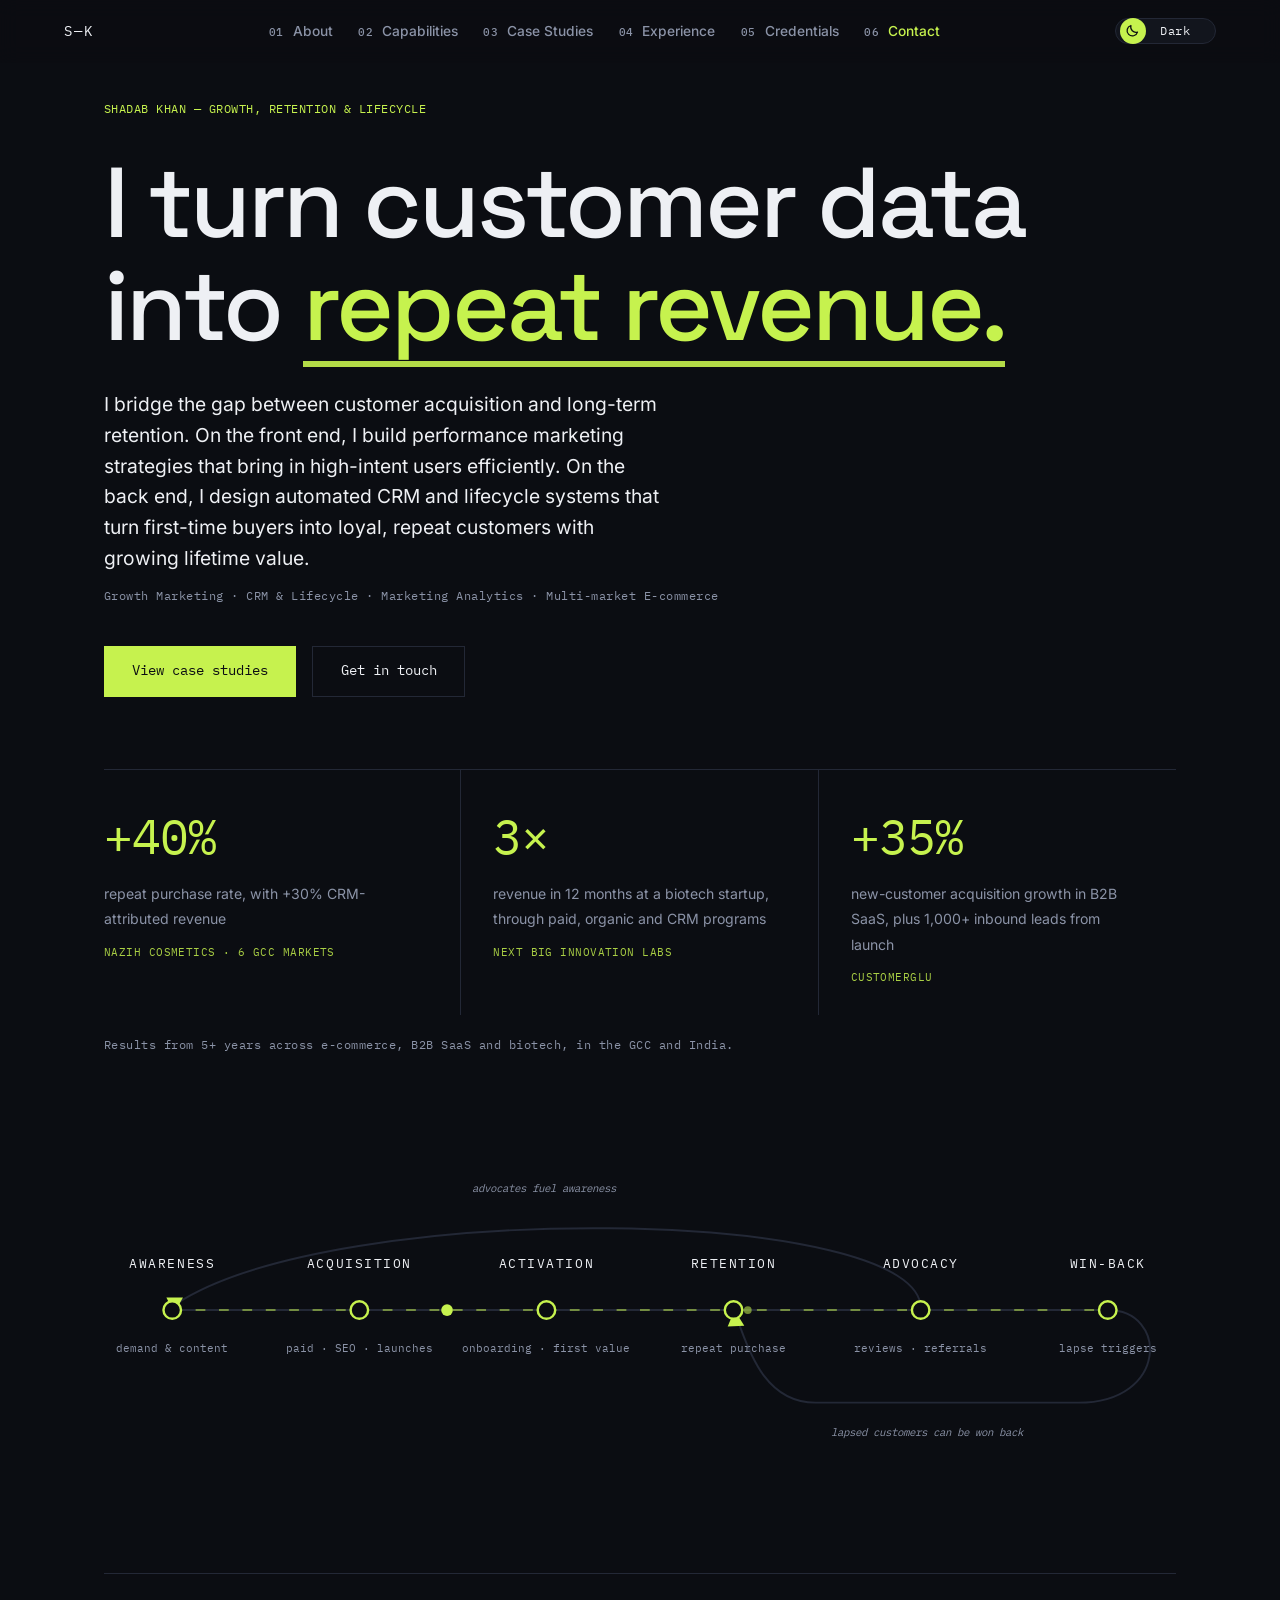
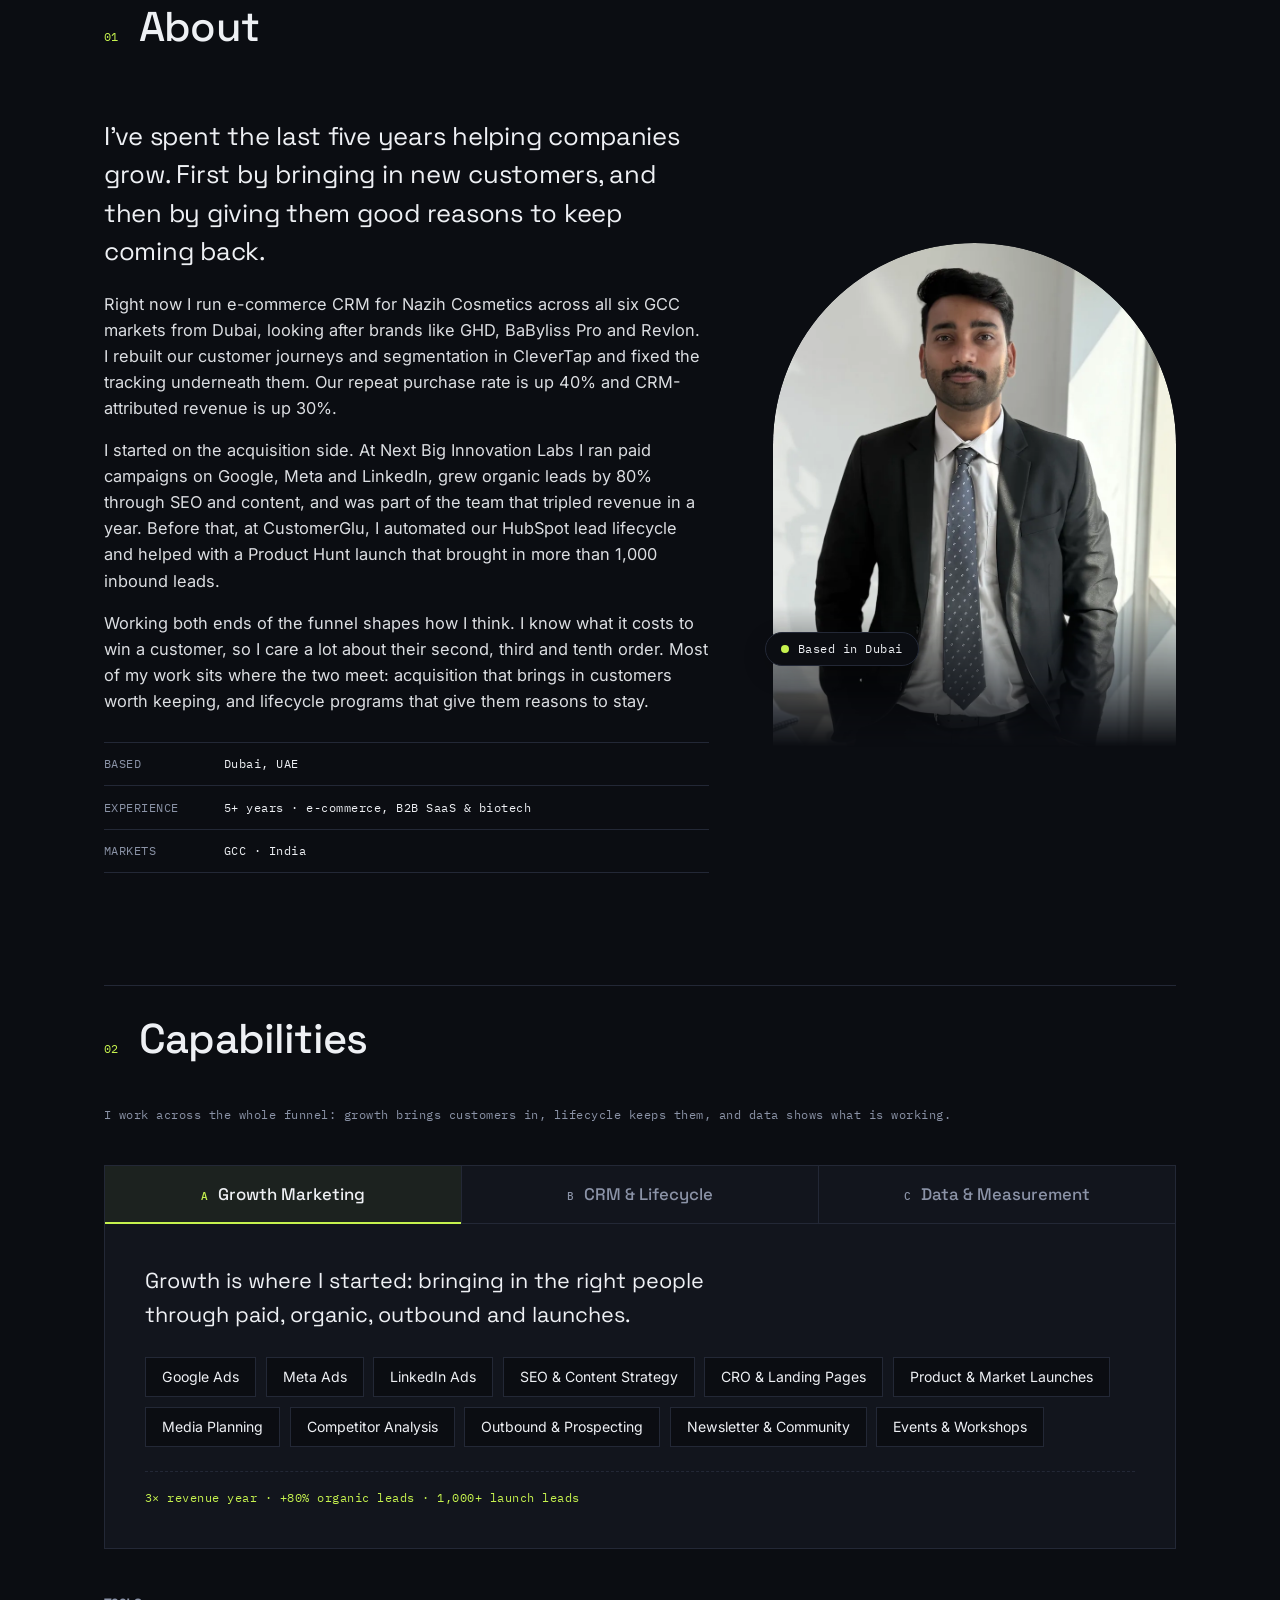
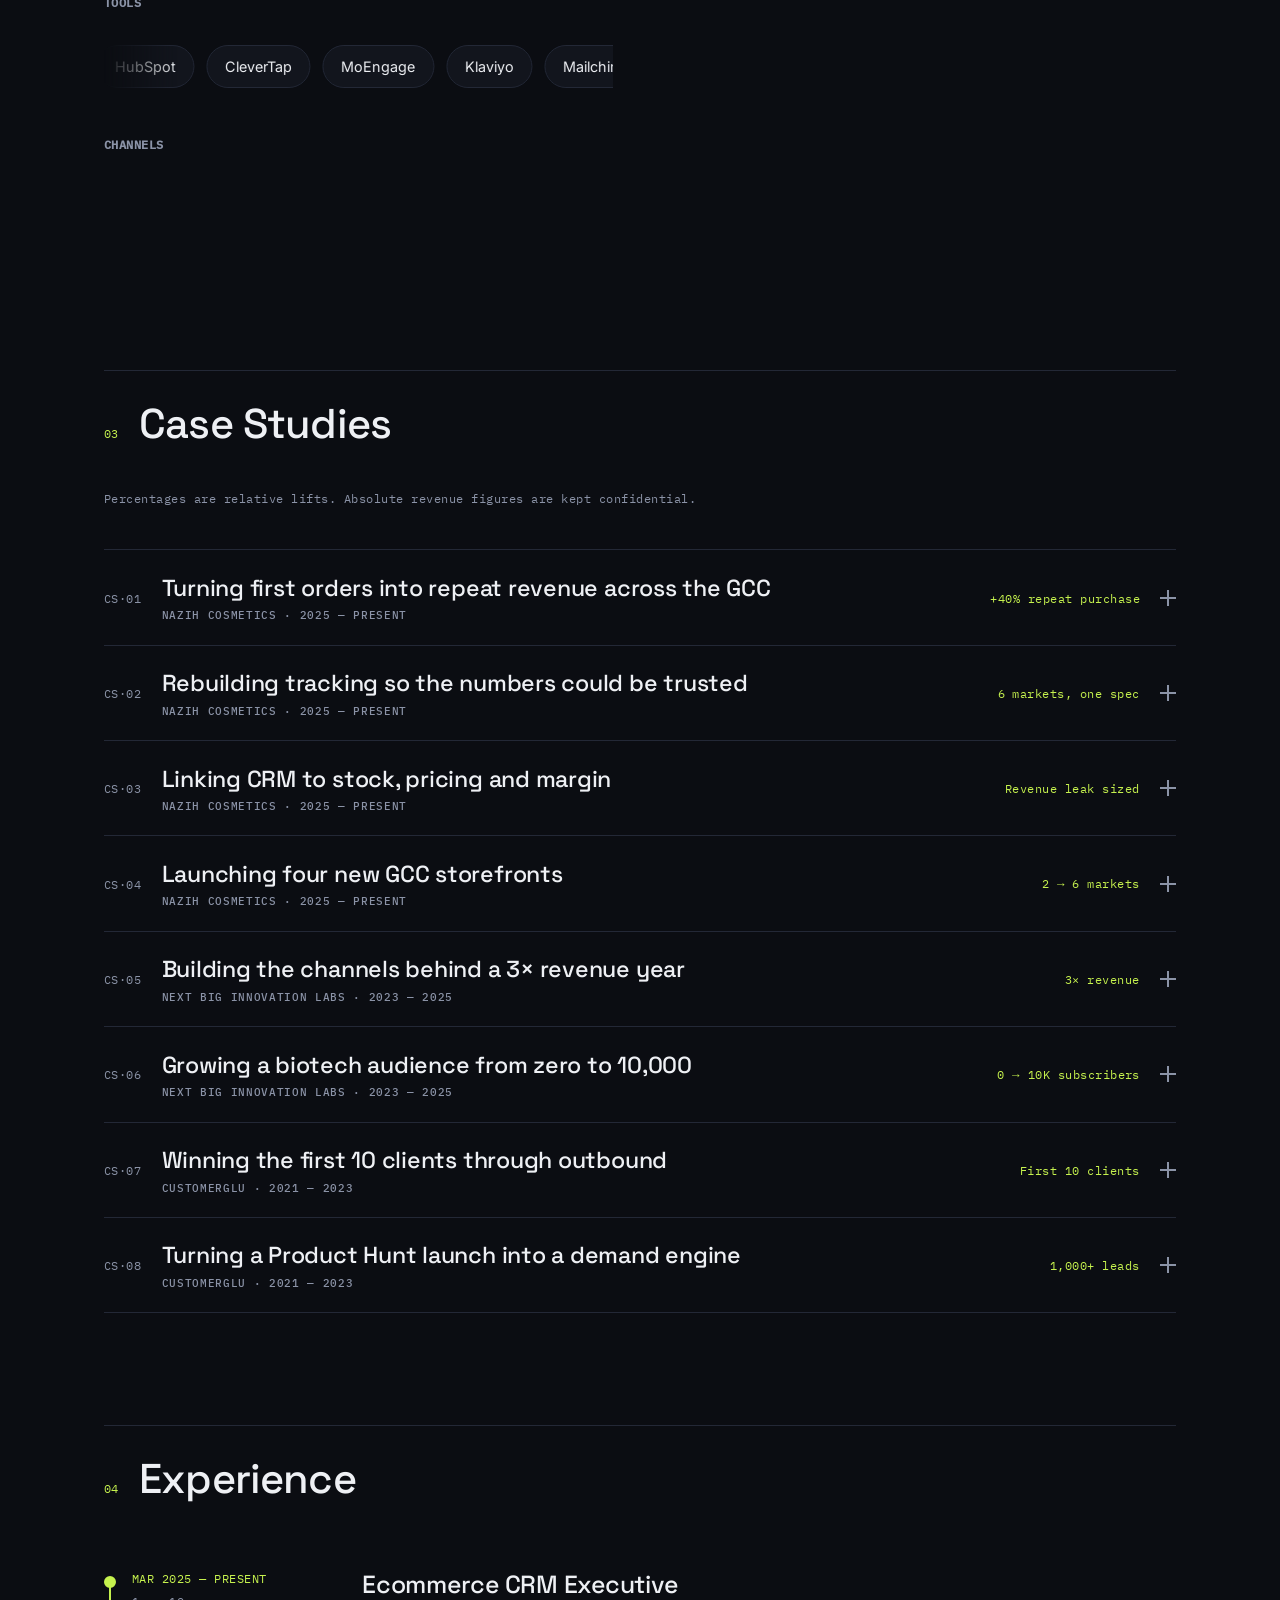
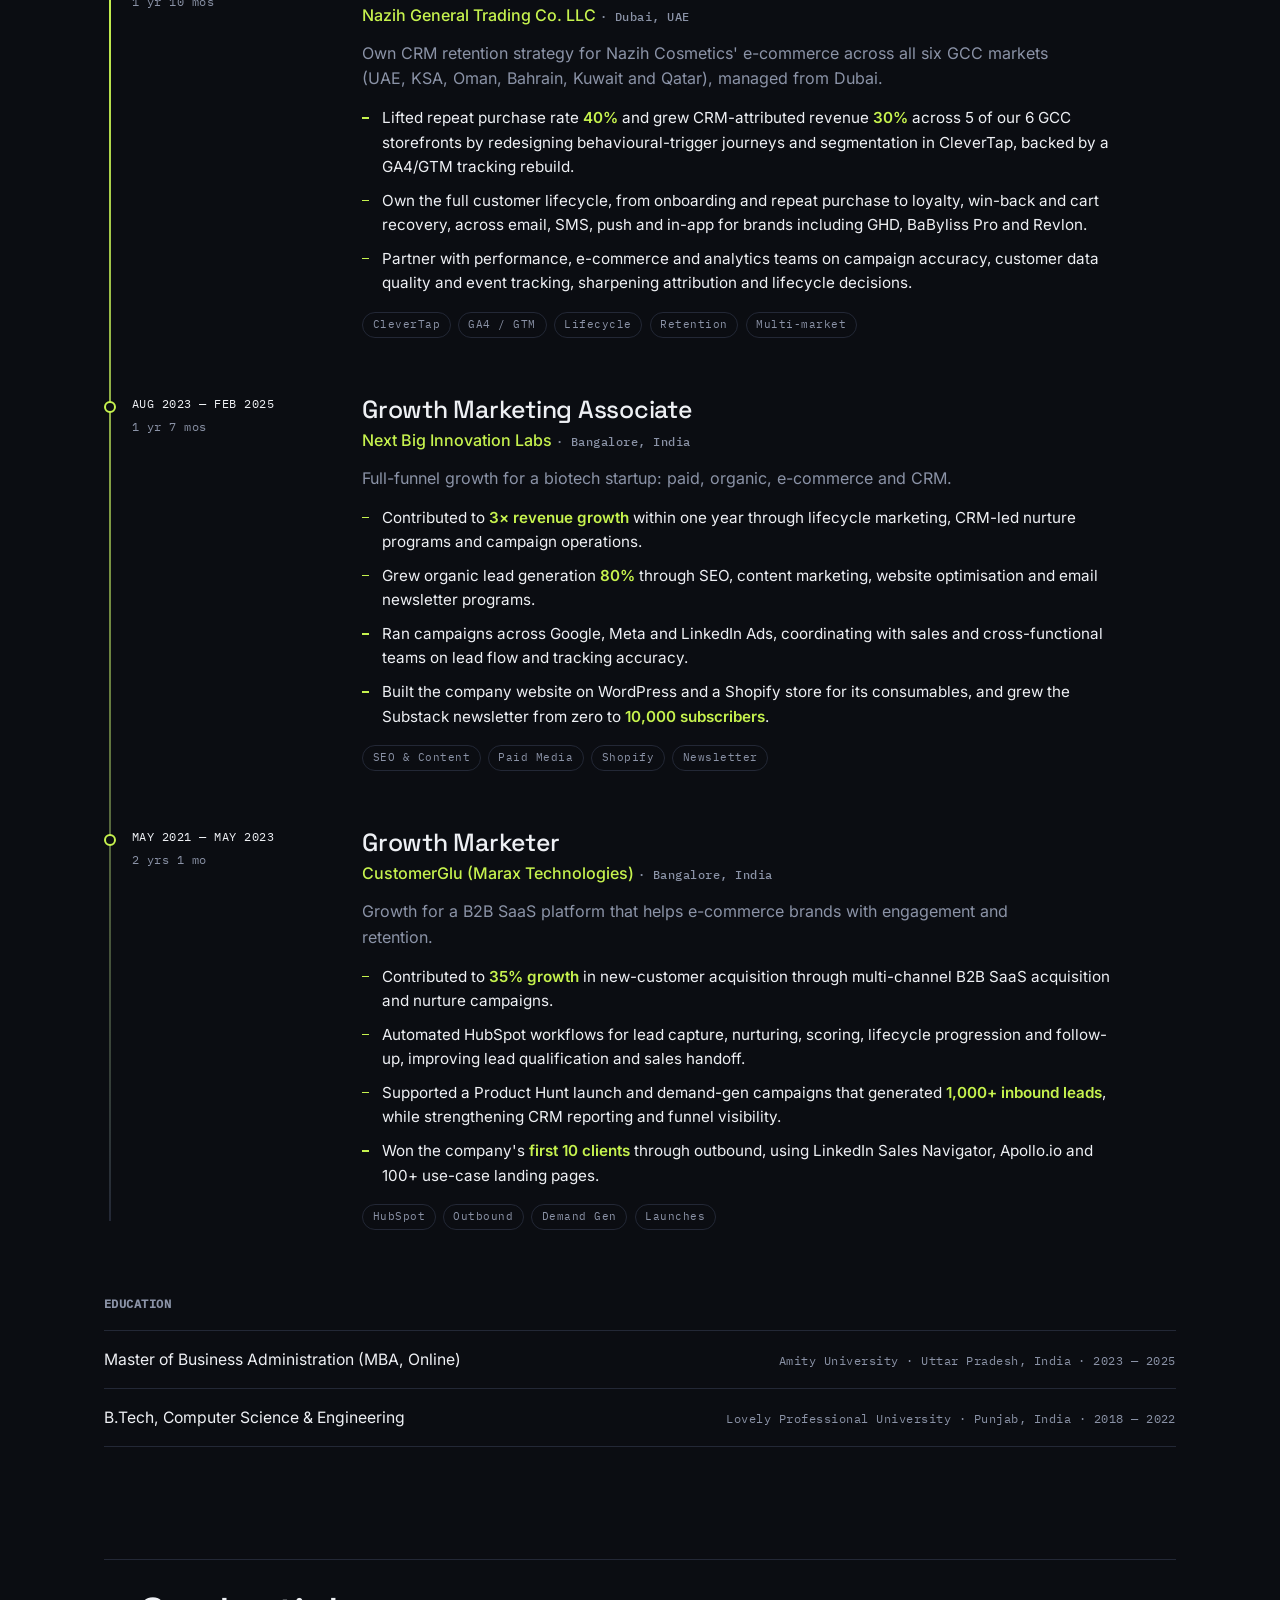
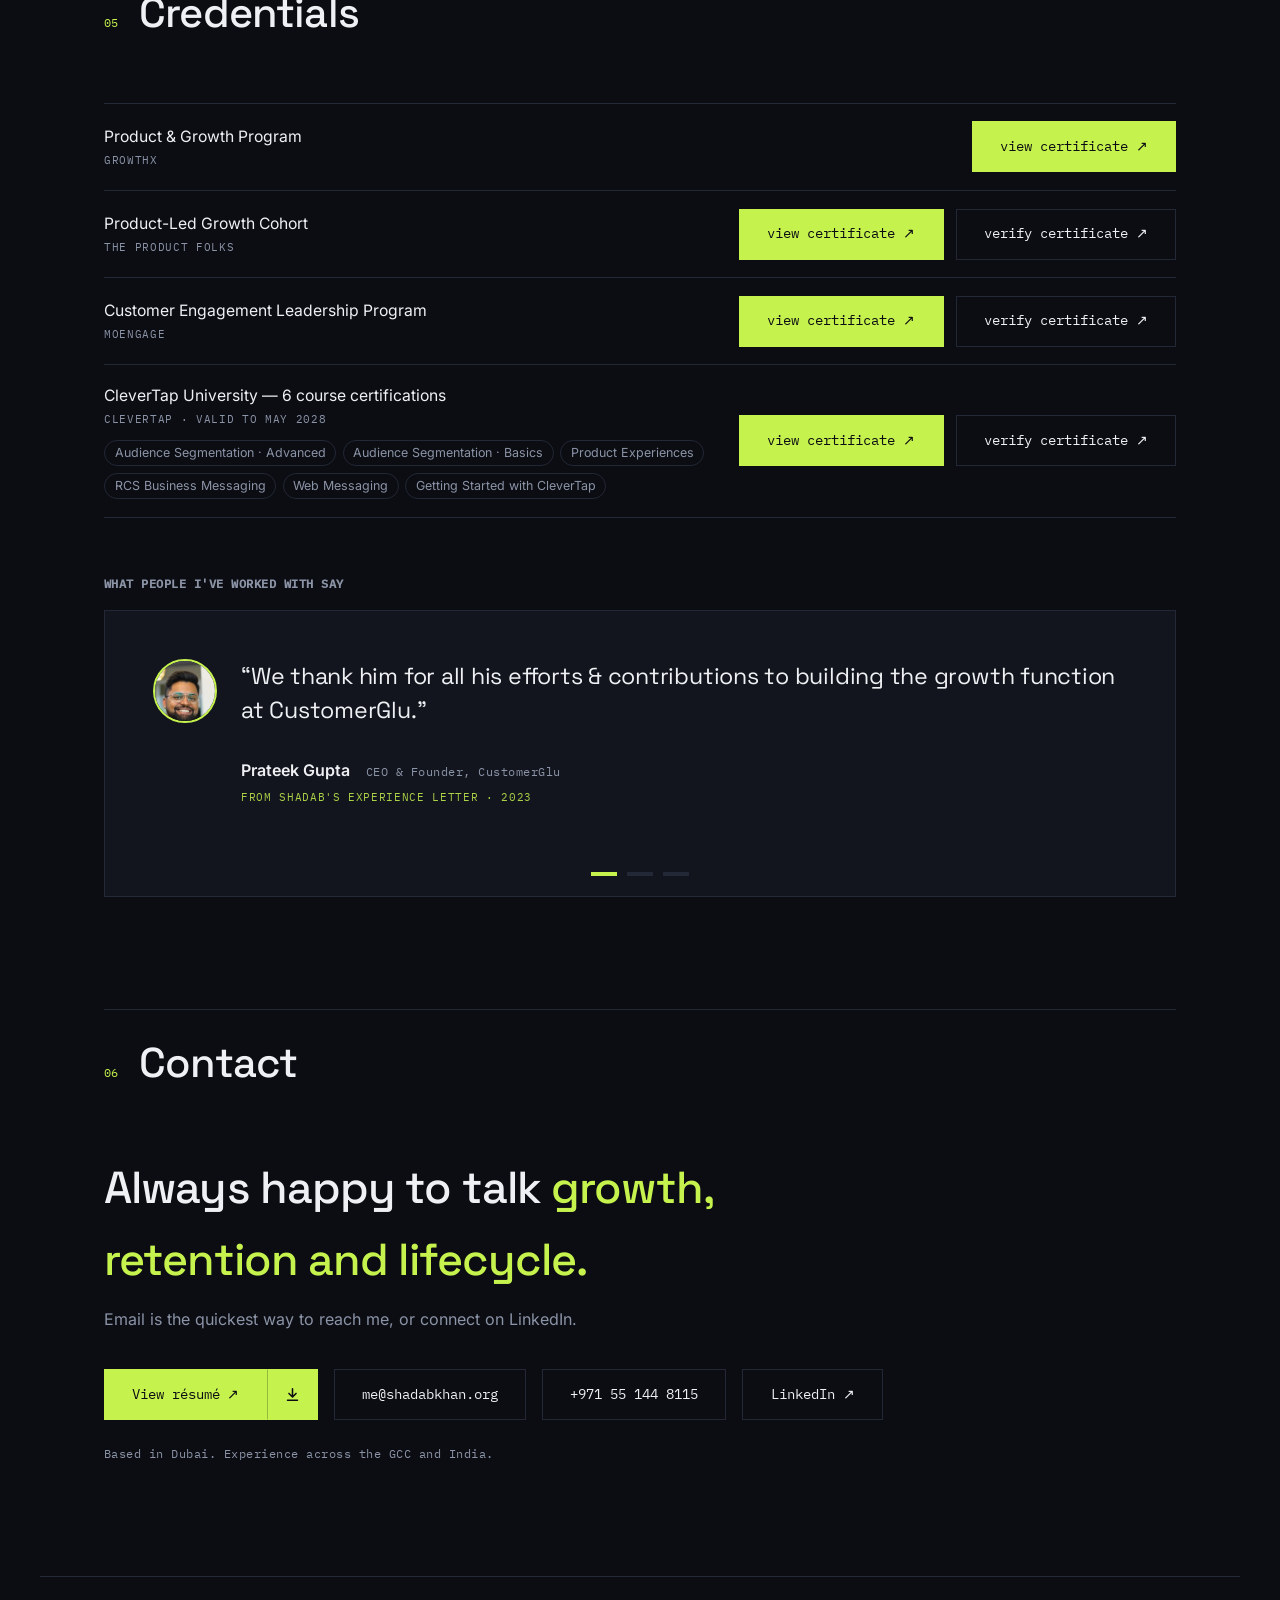
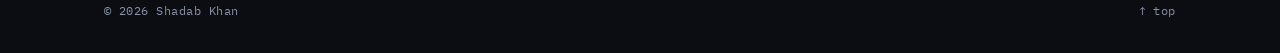
==== commit cf47f00d: "Show all 6 CleverTap University course certifications Update the certificate image to the 6-course v" ====
--- a/index.html
+++ b/index.html
@@ -131,7 +131,7 @@
   <!-- The ?v= number busts browser caches. BUMP IT (v=8, v=9 …) every time
        you edit styles.css or script.js, otherwise returning visitors keep
        running the old cached files. -->
-  <link rel="stylesheet" href="styles.css?v=21">
+  <link rel="stylesheet" href="styles.css?v=22">
   <!-- Real icon files (not a data: URI) so Google can show the favicon in
        search results. favicon-48.png is the size Google asks for. -->
   <link rel="icon" href="/favicon.ico" sizes="48x48">
@@ -945,9 +945,18 @@
         </li>
 
         <li class="cred reveal">
-          <span class="cred-name">Getting Started with CleverTap <span class="cred-issuer mono">CleverTap University</span></span>
+          <span class="cred-name">CleverTap University — 6 course certifications <span class="cred-issuer mono">CleverTap · valid to May 2028</span>
+            <span class="cred-courses">
+              <span>Audience Segmentation · Advanced</span>
+              <span>Audience Segmentation · Basics</span>
+              <span>Product Experiences</span>
+              <span>RCS Business Messaging</span>
+              <span>Web Messaging</span>
+              <span>Getting Started with CleverTap</span>
+            </span>
+          </span>
           <span class="cred-meta">
-            <a class="btn btn-solid cred-view" href="certs/clevertap-university-2026.jpg" target="_blank" rel="noopener" data-cert-title="CleverTap University — Getting Started with CleverTap, certificate of achievement">view certificate ↗</a>
+            <a class="btn btn-solid cred-view" href="certs/clevertap-university-2026.jpg" target="_blank" rel="noopener" data-cert-title="CleverTap University — certificate of achievement, 6 course certifications">view certificate ↗</a>
             <a class="btn btn-line cred-verify" href="https://www.verix.io/credential/46caec87-4e18-46b3-b5f1-2bcb463237f5" target="_blank" rel="noopener noreferrer">verify certificate ↗</a>
           </span>
         </li>
@@ -1085,6 +1094,6 @@
   </footer>
 
   <!-- Bump ?v= together with the stylesheet whenever you edit this file. -->
-  <script src="script.js?v=21"></script>
+  <script src="script.js?v=22"></script>
 </body>
 </html>
--- a/styles.css
+++ b/styles.css
@@ -984,6 +984,15 @@
   text-transform: uppercase;
   color: var(--muted);
 }
+/* optional list of courses under a credential (e.g. CleverTap University) */
+.cred-name { flex: 1 1 22rem; }
+.cred-courses { display: flex; flex-wrap: wrap; gap: 0.4rem; margin-top: 0.7rem; }
+.cred-courses span {
+  font-size: 0.78rem; line-height: 1.3;
+  padding: 0.25rem 0.6rem;
+  border: 1px solid var(--line); border-radius: 999px;
+  color: var(--muted);
+}
 /* Credential actions reuse the site's main buttons:
    "view certificate" = .btn-solid (like "View case studies"),
    "verify certificate" = .btn-line (like "Get in touch"). */
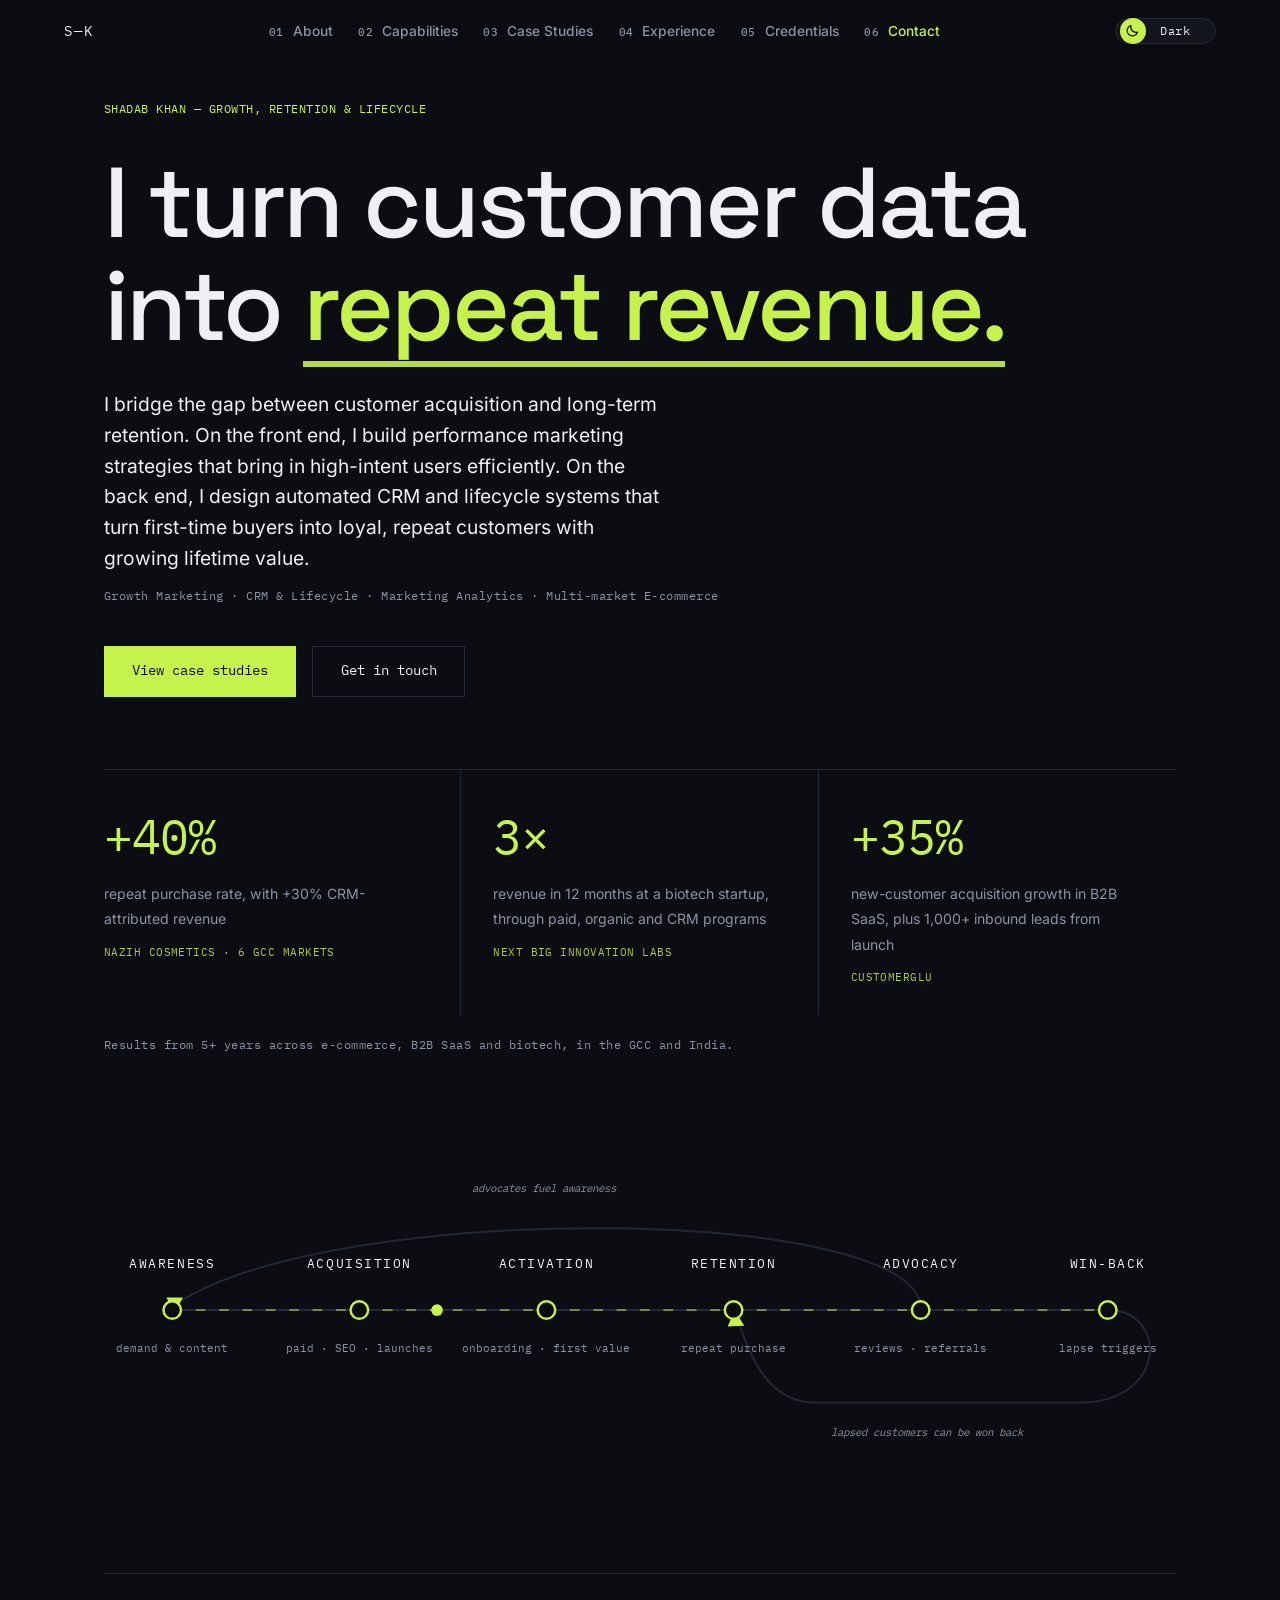
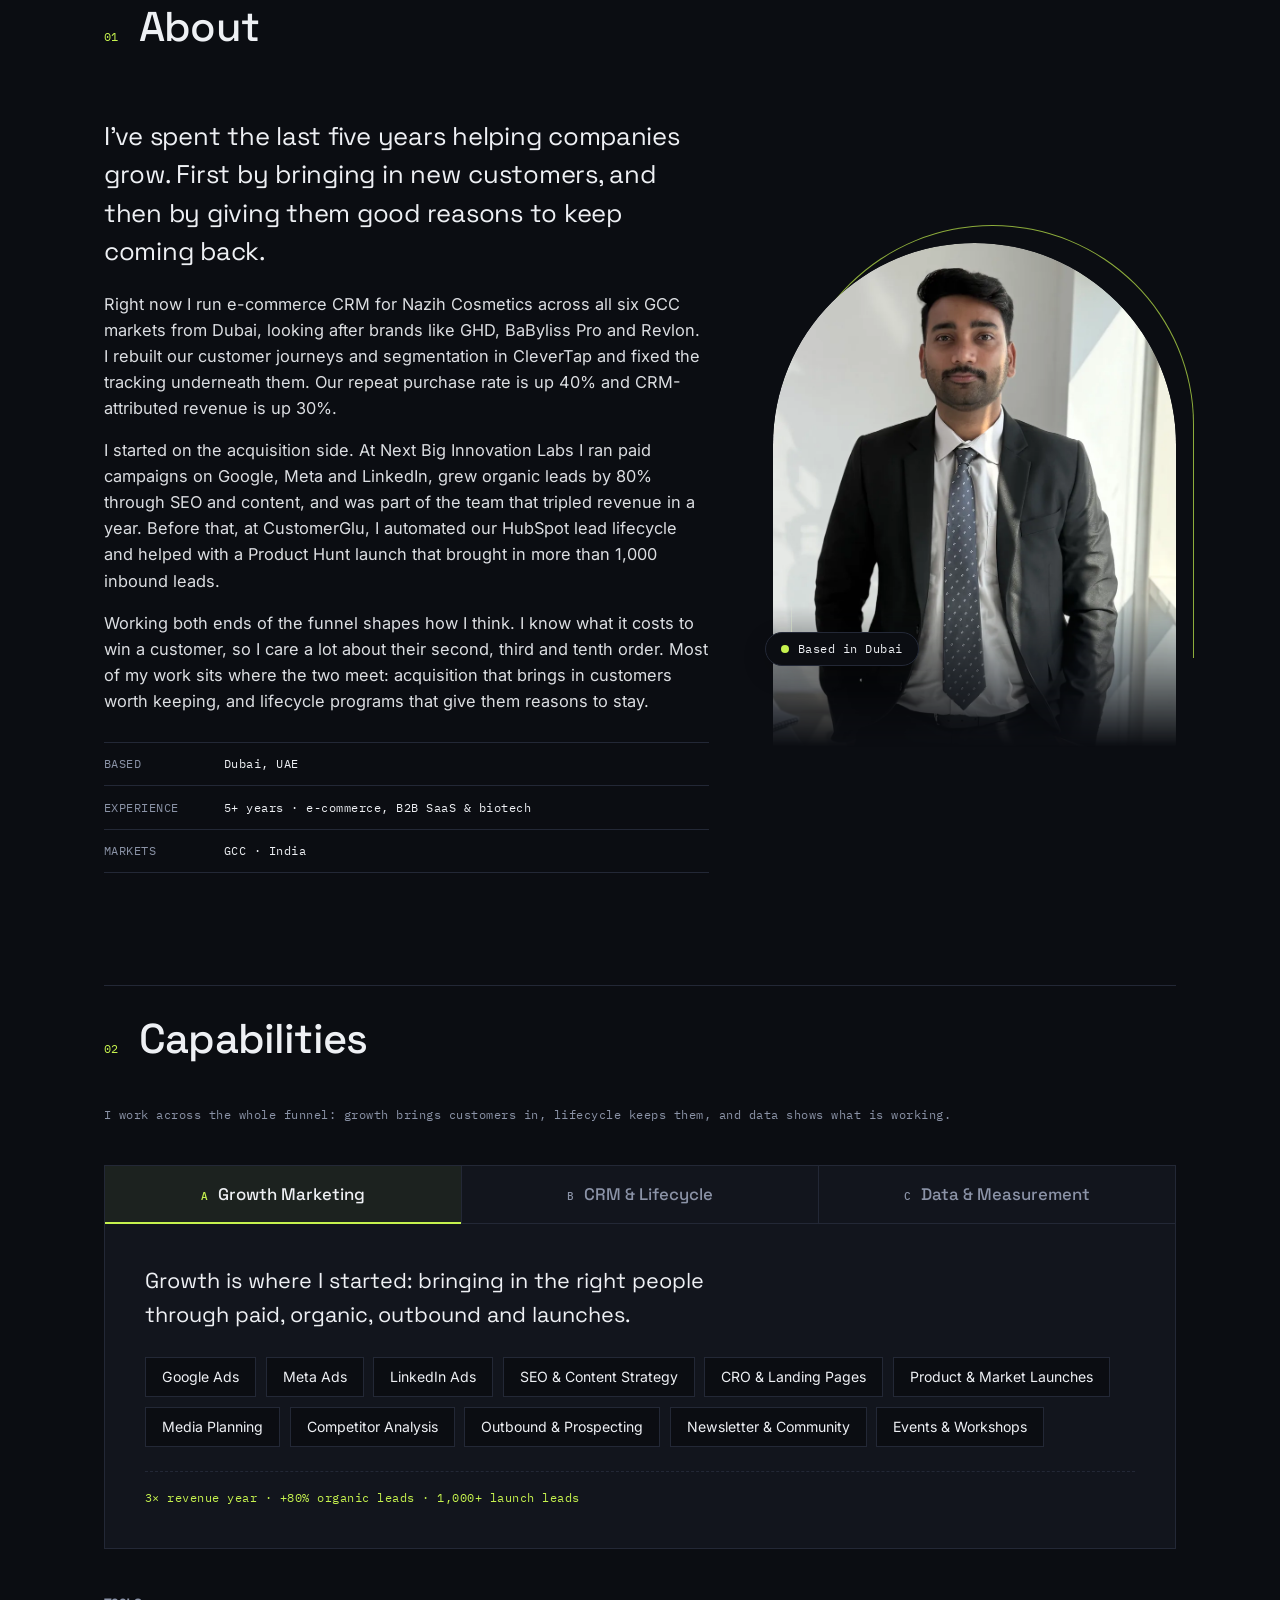
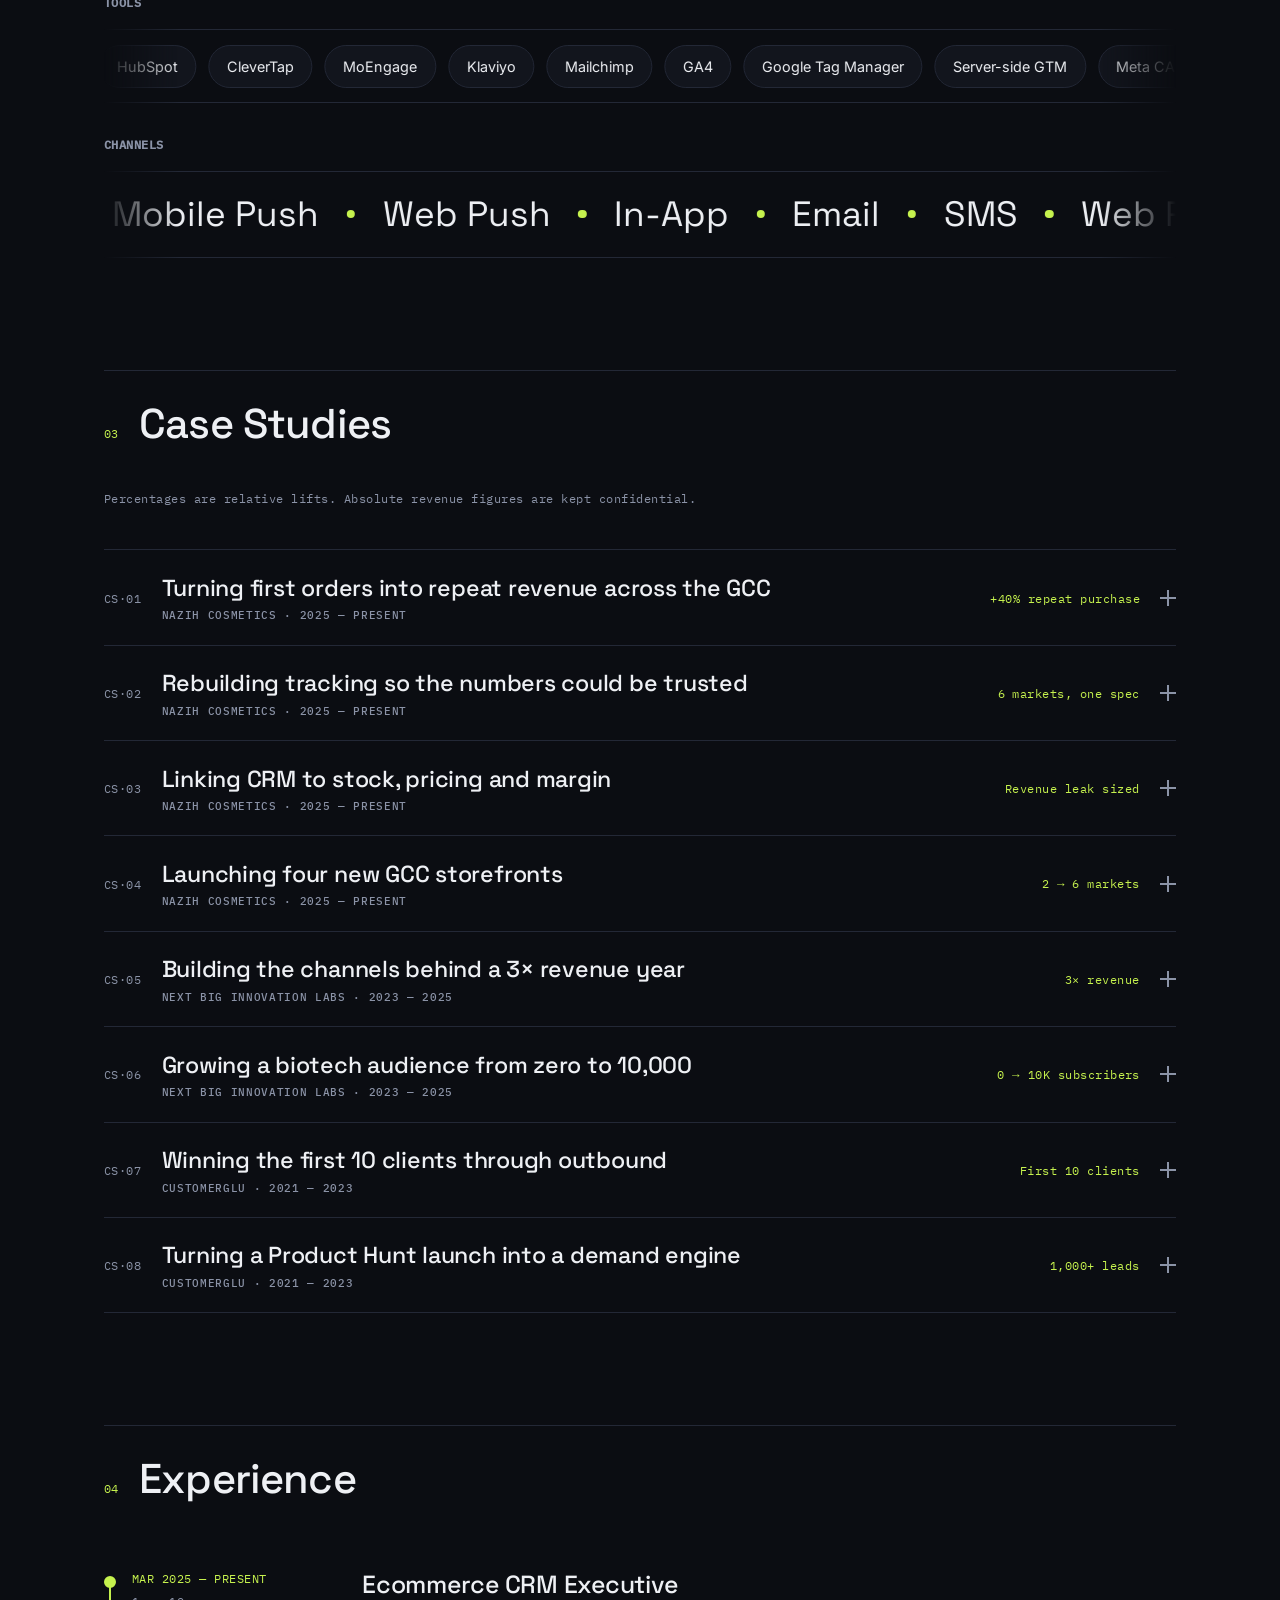
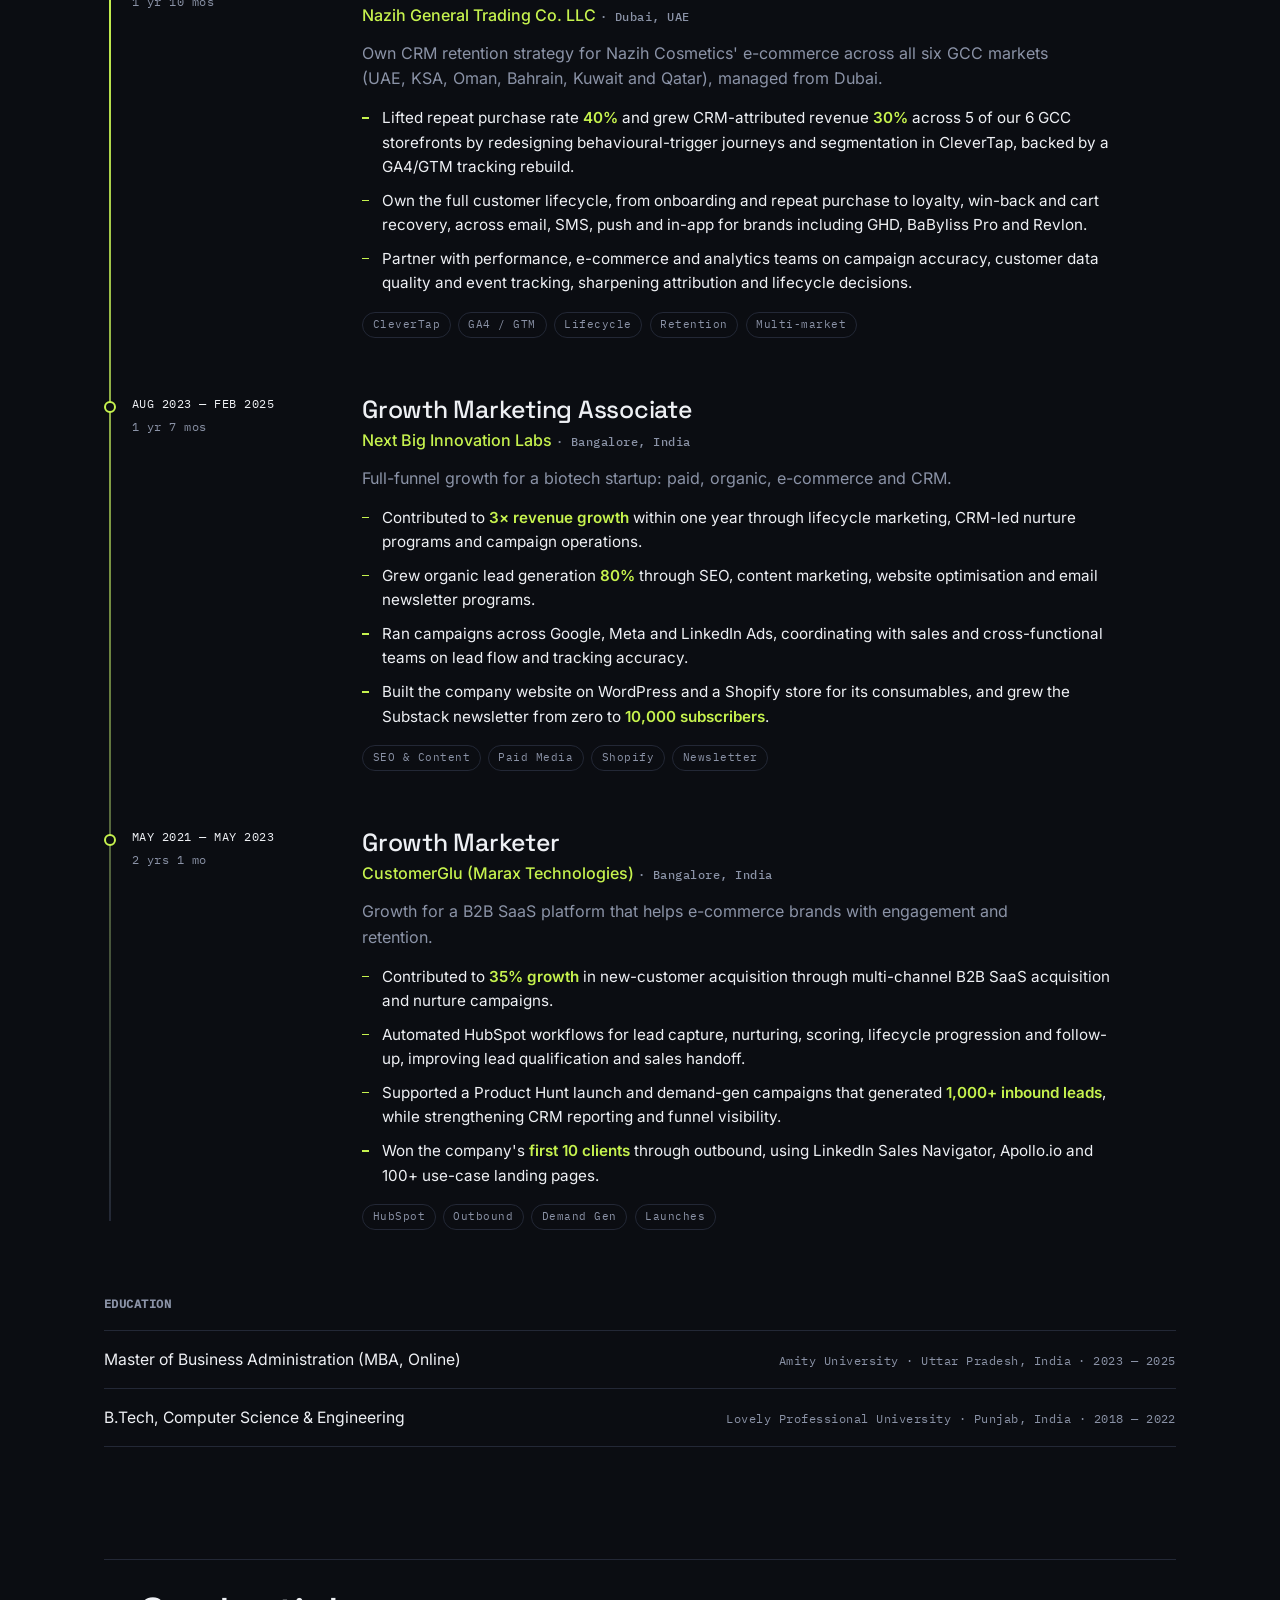
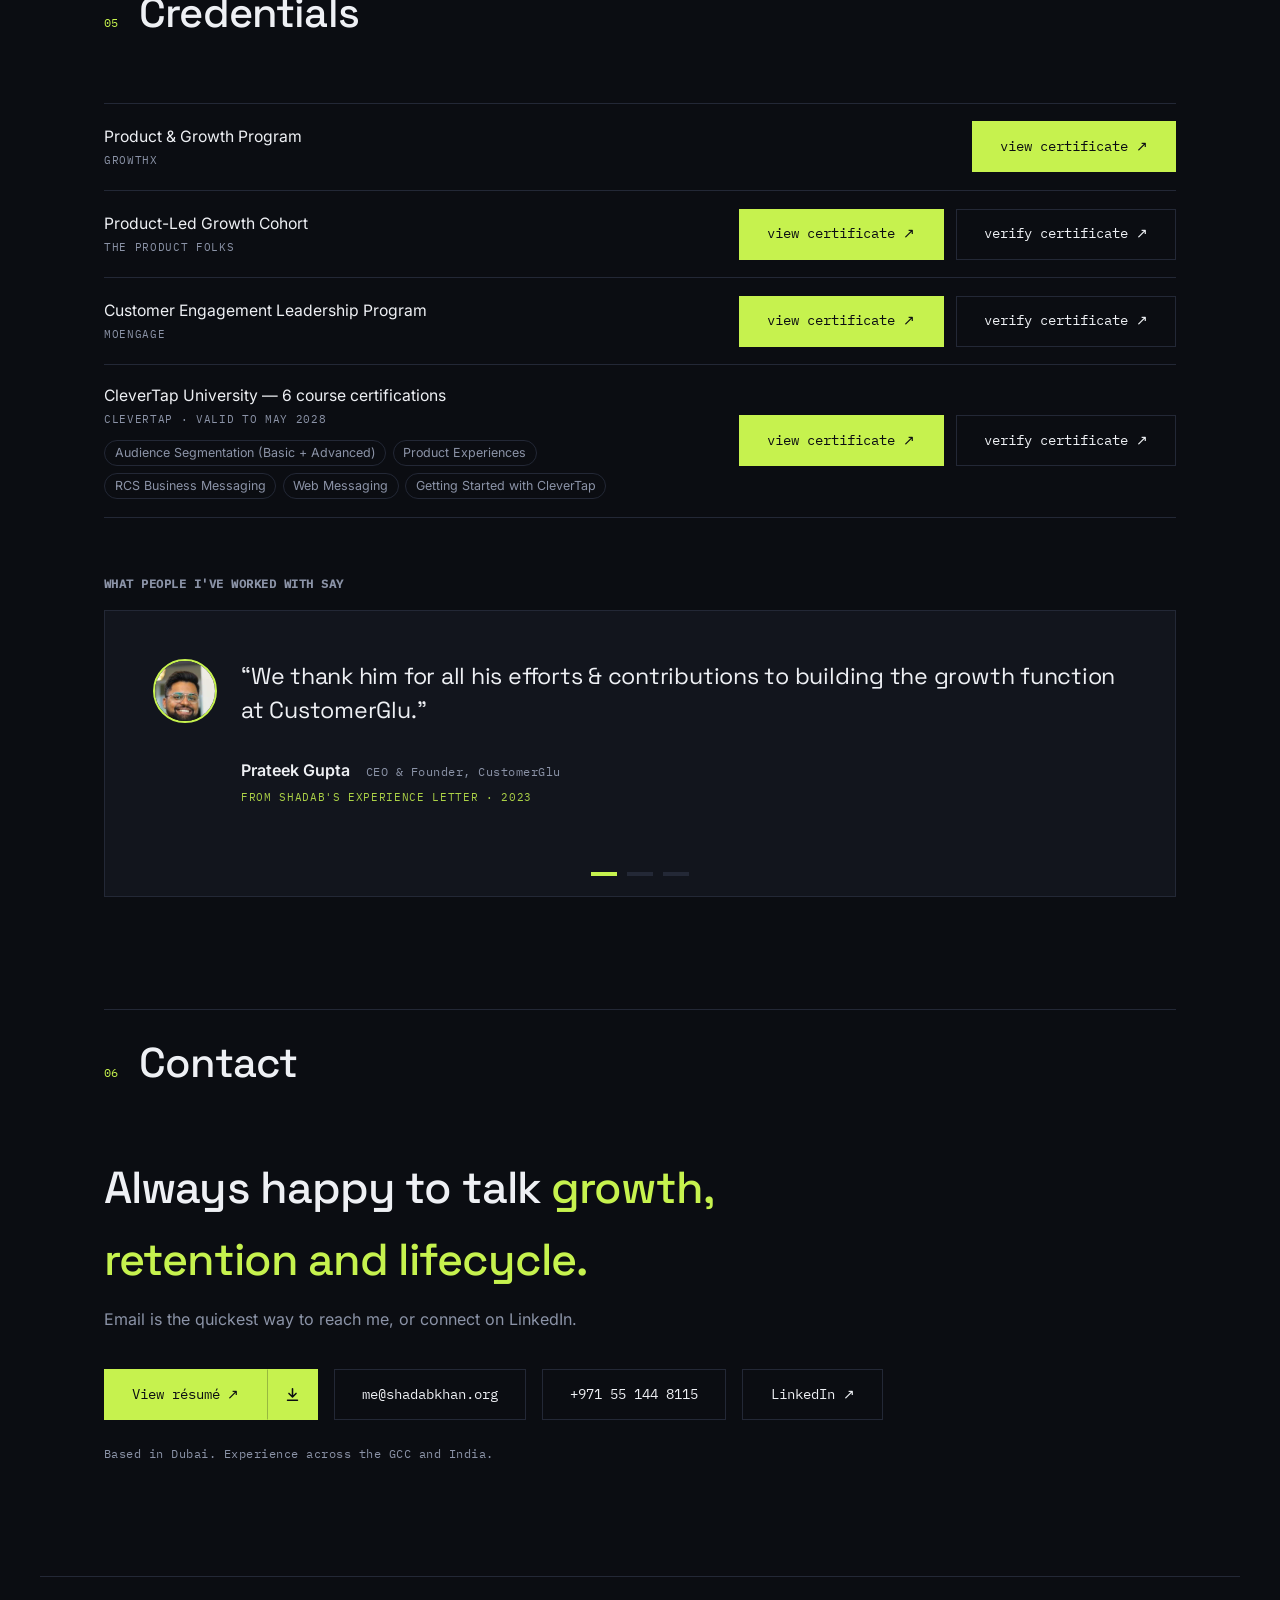
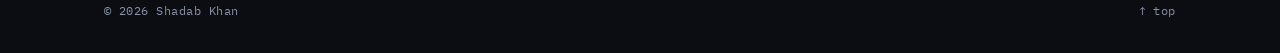
==== commit ea07b3d8: "Merge the two Audience Segmentation course tags into one Co-Authored-By: Claude Opus 5.5 <noreply@an" ====
--- a/index.html
+++ b/index.html
@@ -947,8 +947,7 @@
         <li class="cred reveal">
           <span class="cred-name">CleverTap University — 6 course certifications <span class="cred-issuer mono">CleverTap · valid to May 2028</span>
             <span class="cred-courses">
-              <span>Audience Segmentation · Advanced</span>
-              <span>Audience Segmentation · Basics</span>
+              <span>Audience Segmentation (Basic + Advanced)</span>
               <span>Product Experiences</span>
               <span>RCS Business Messaging</span>
               <span>Web Messaging</span>
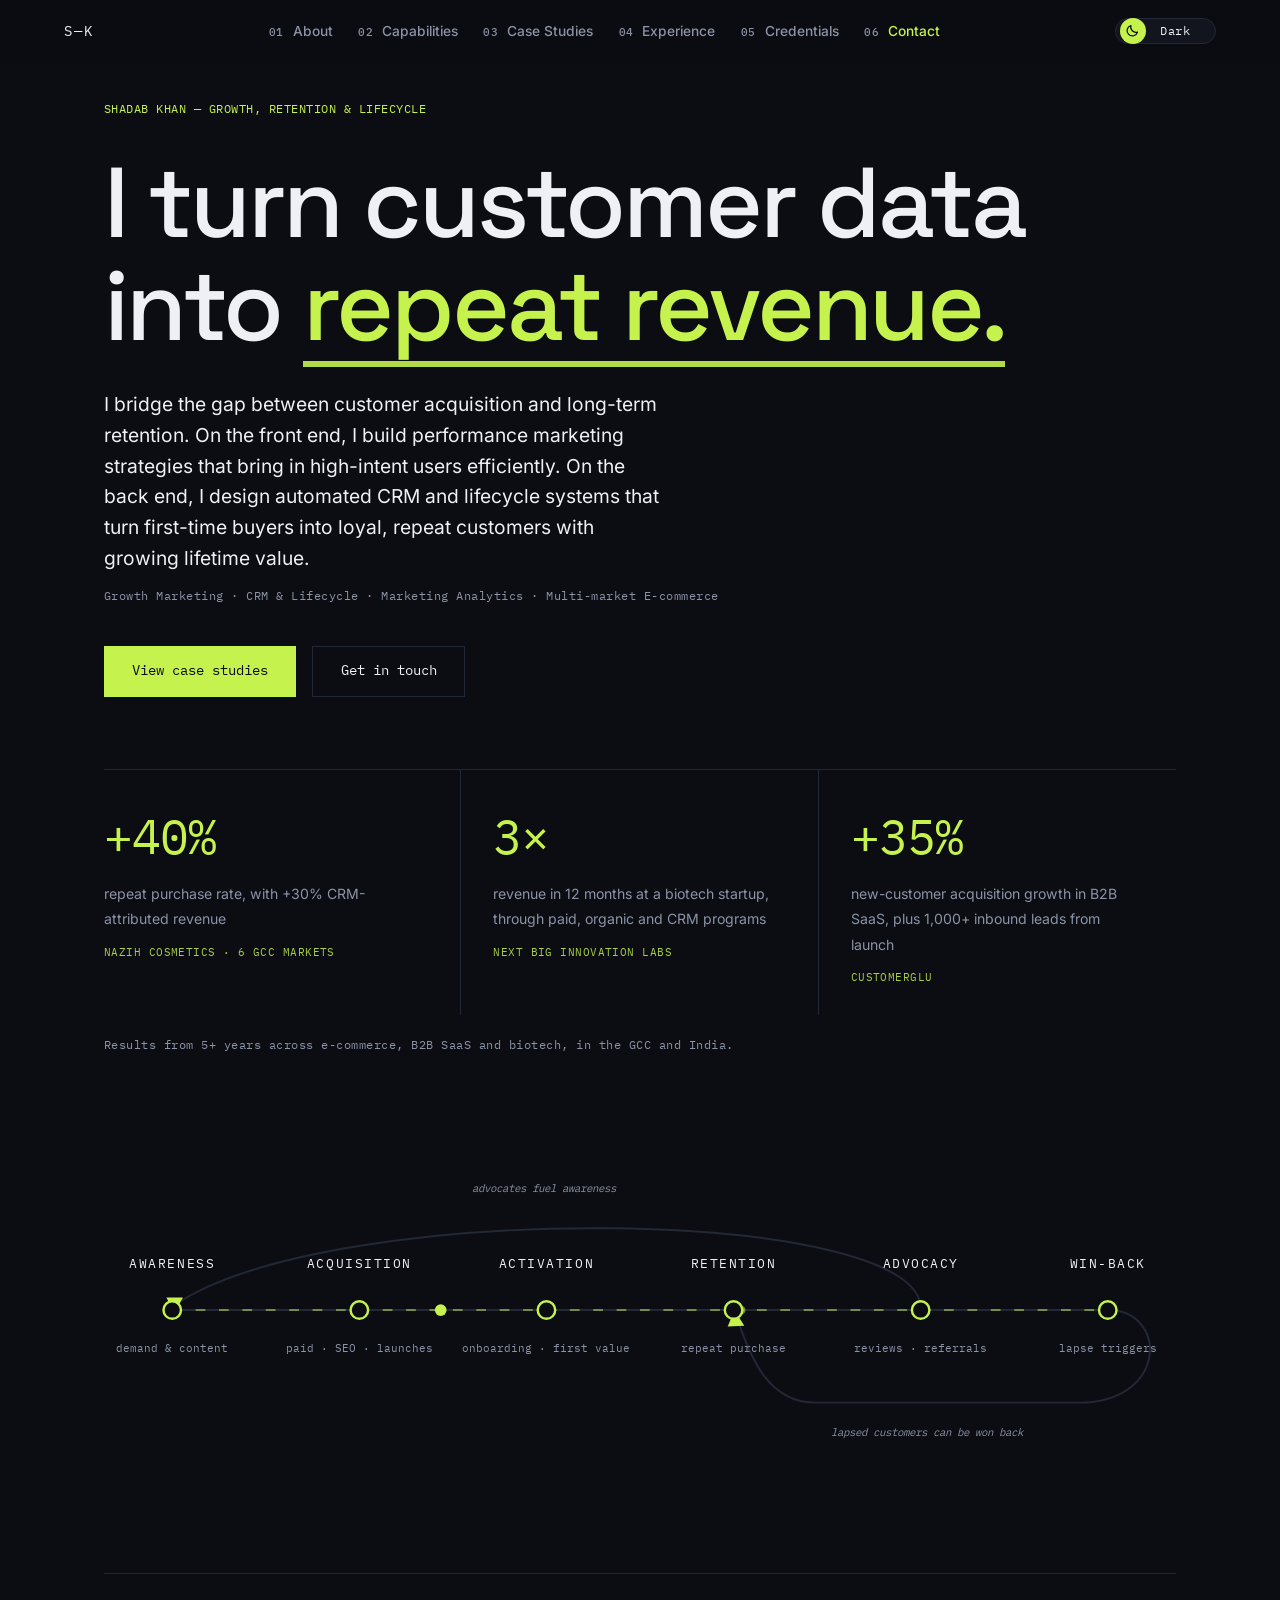
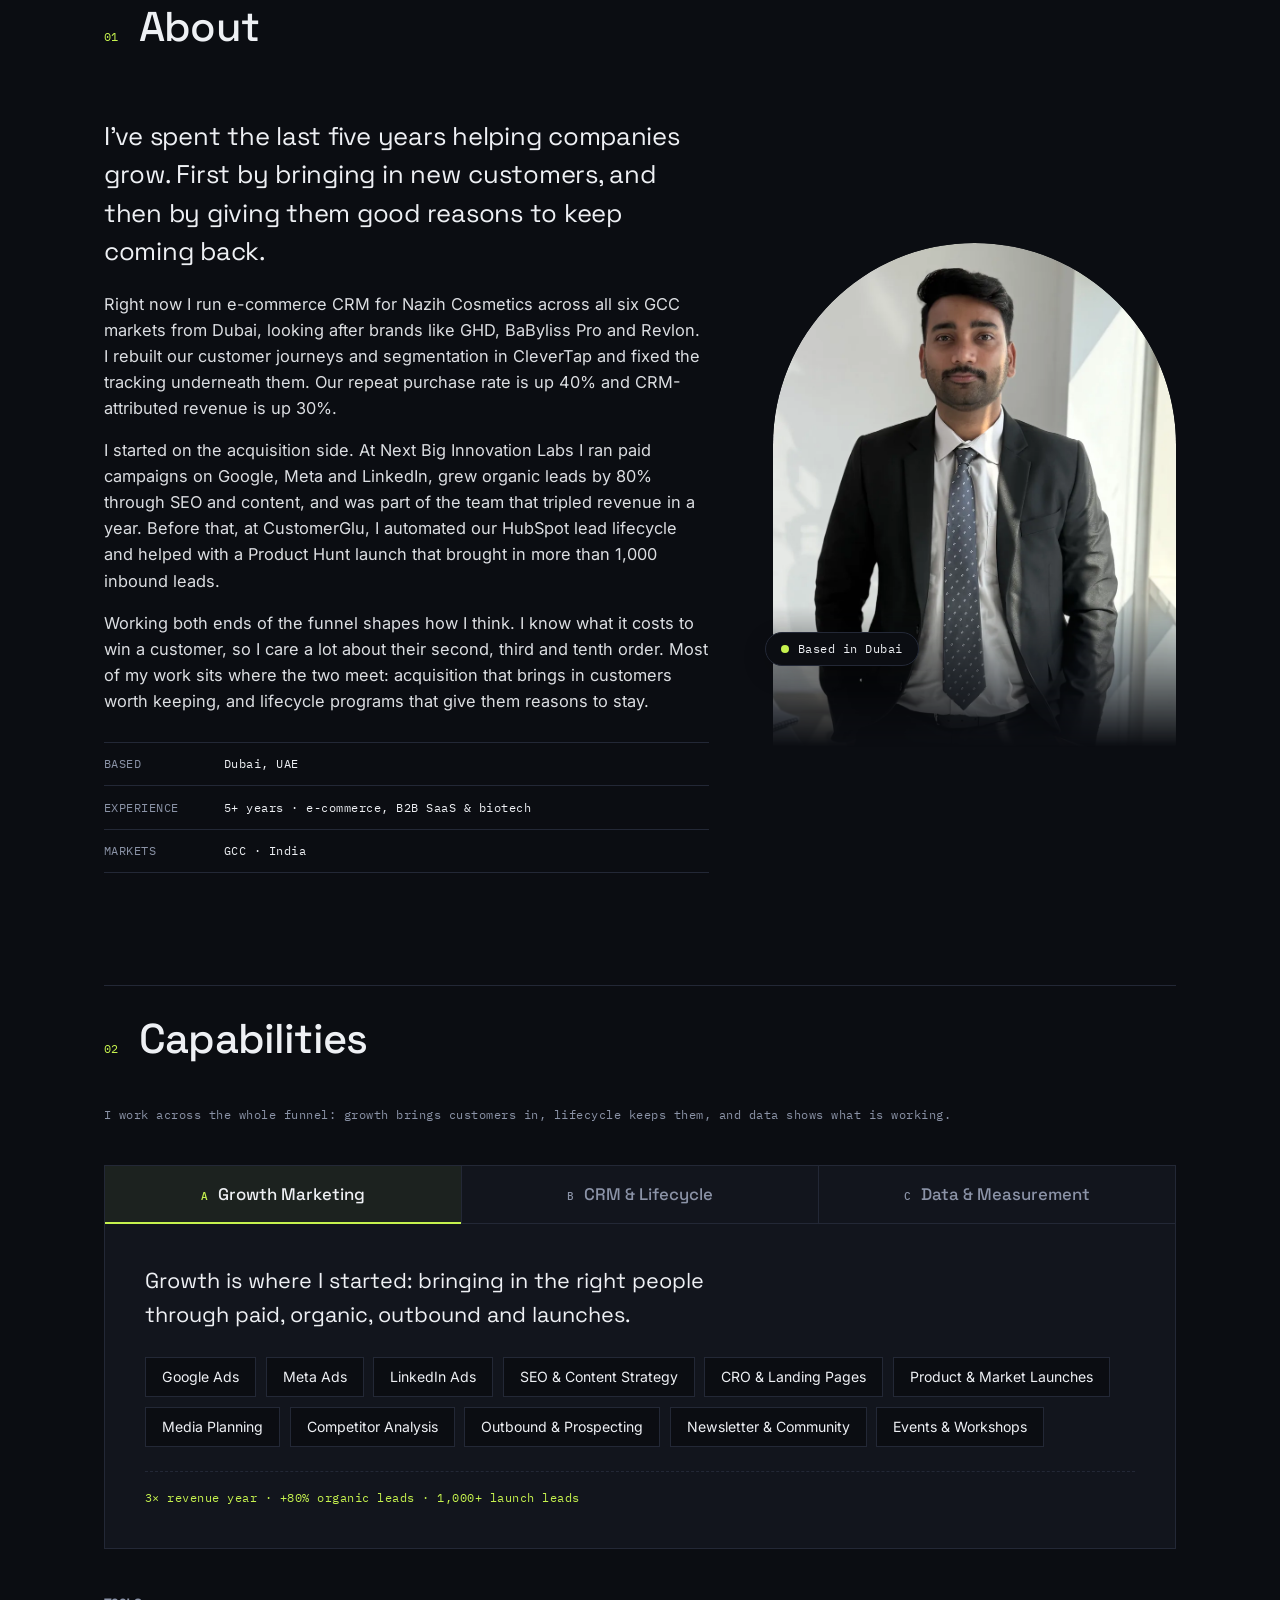
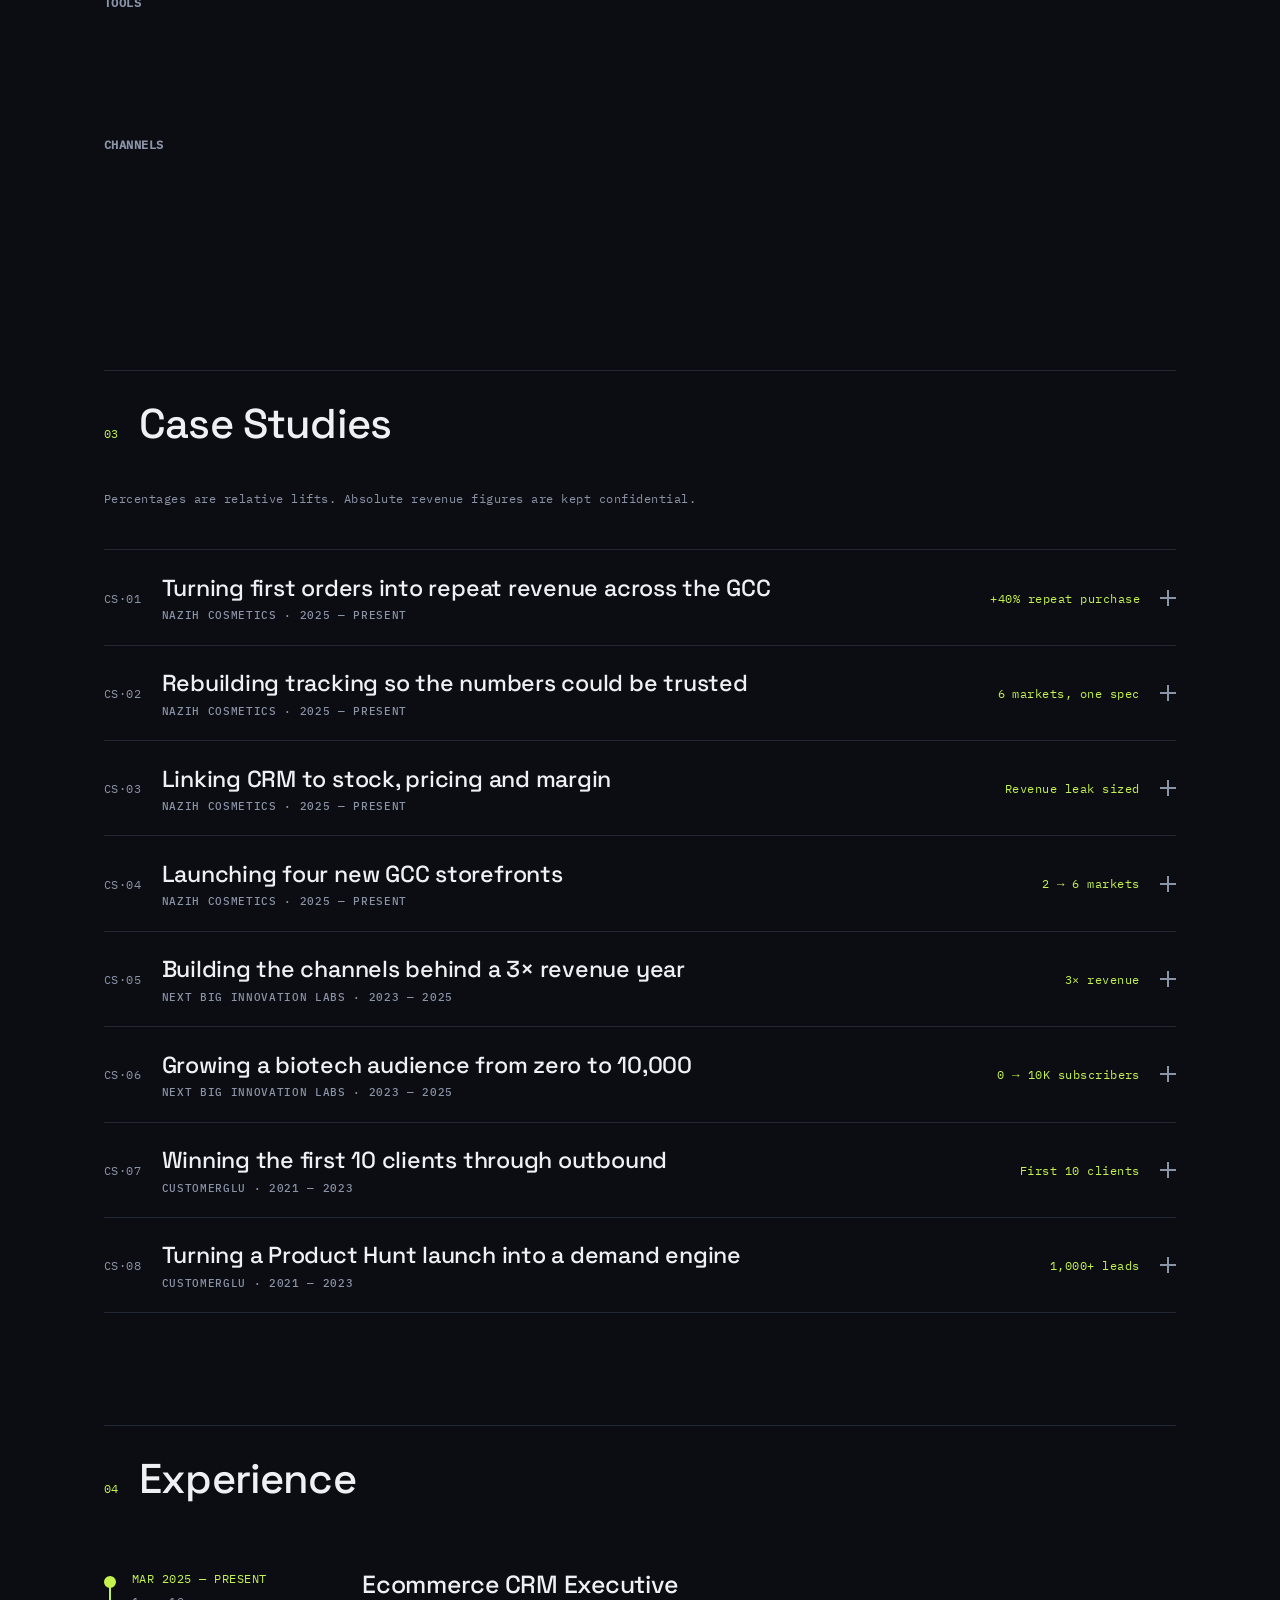
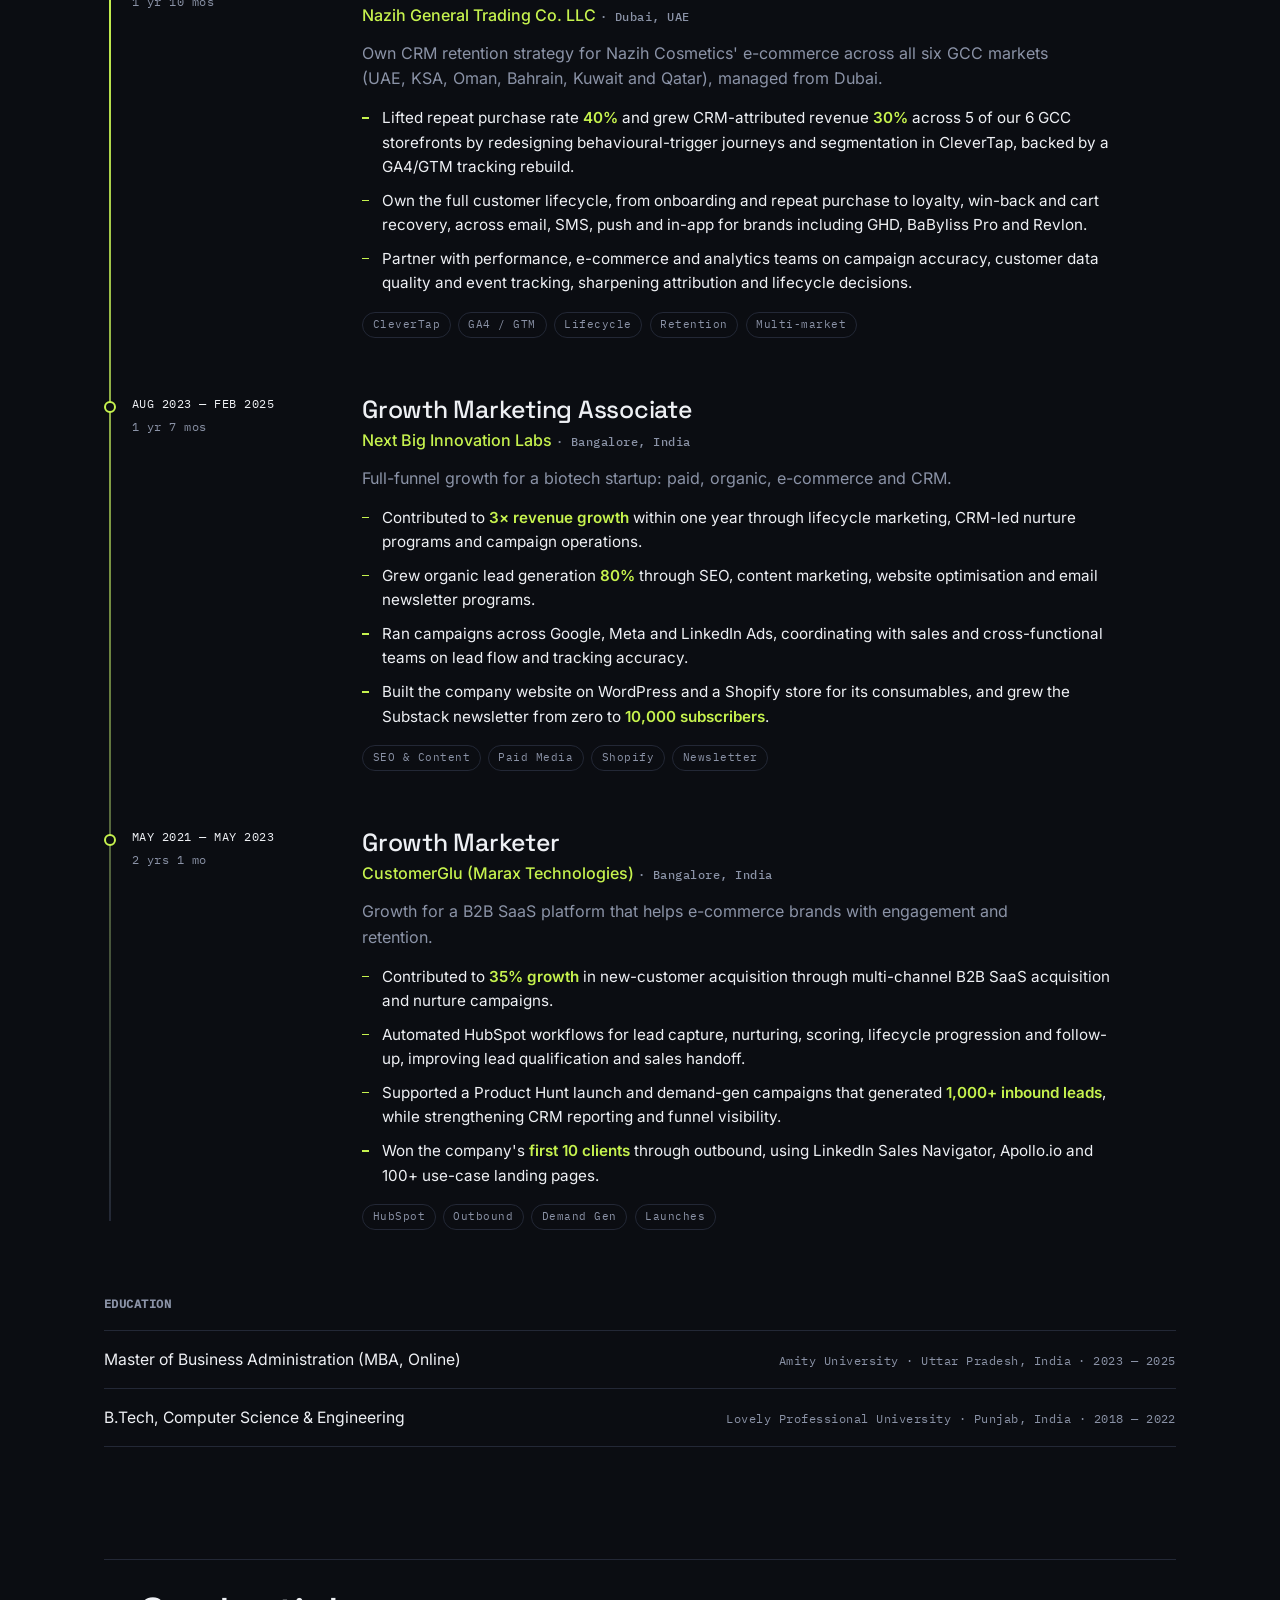
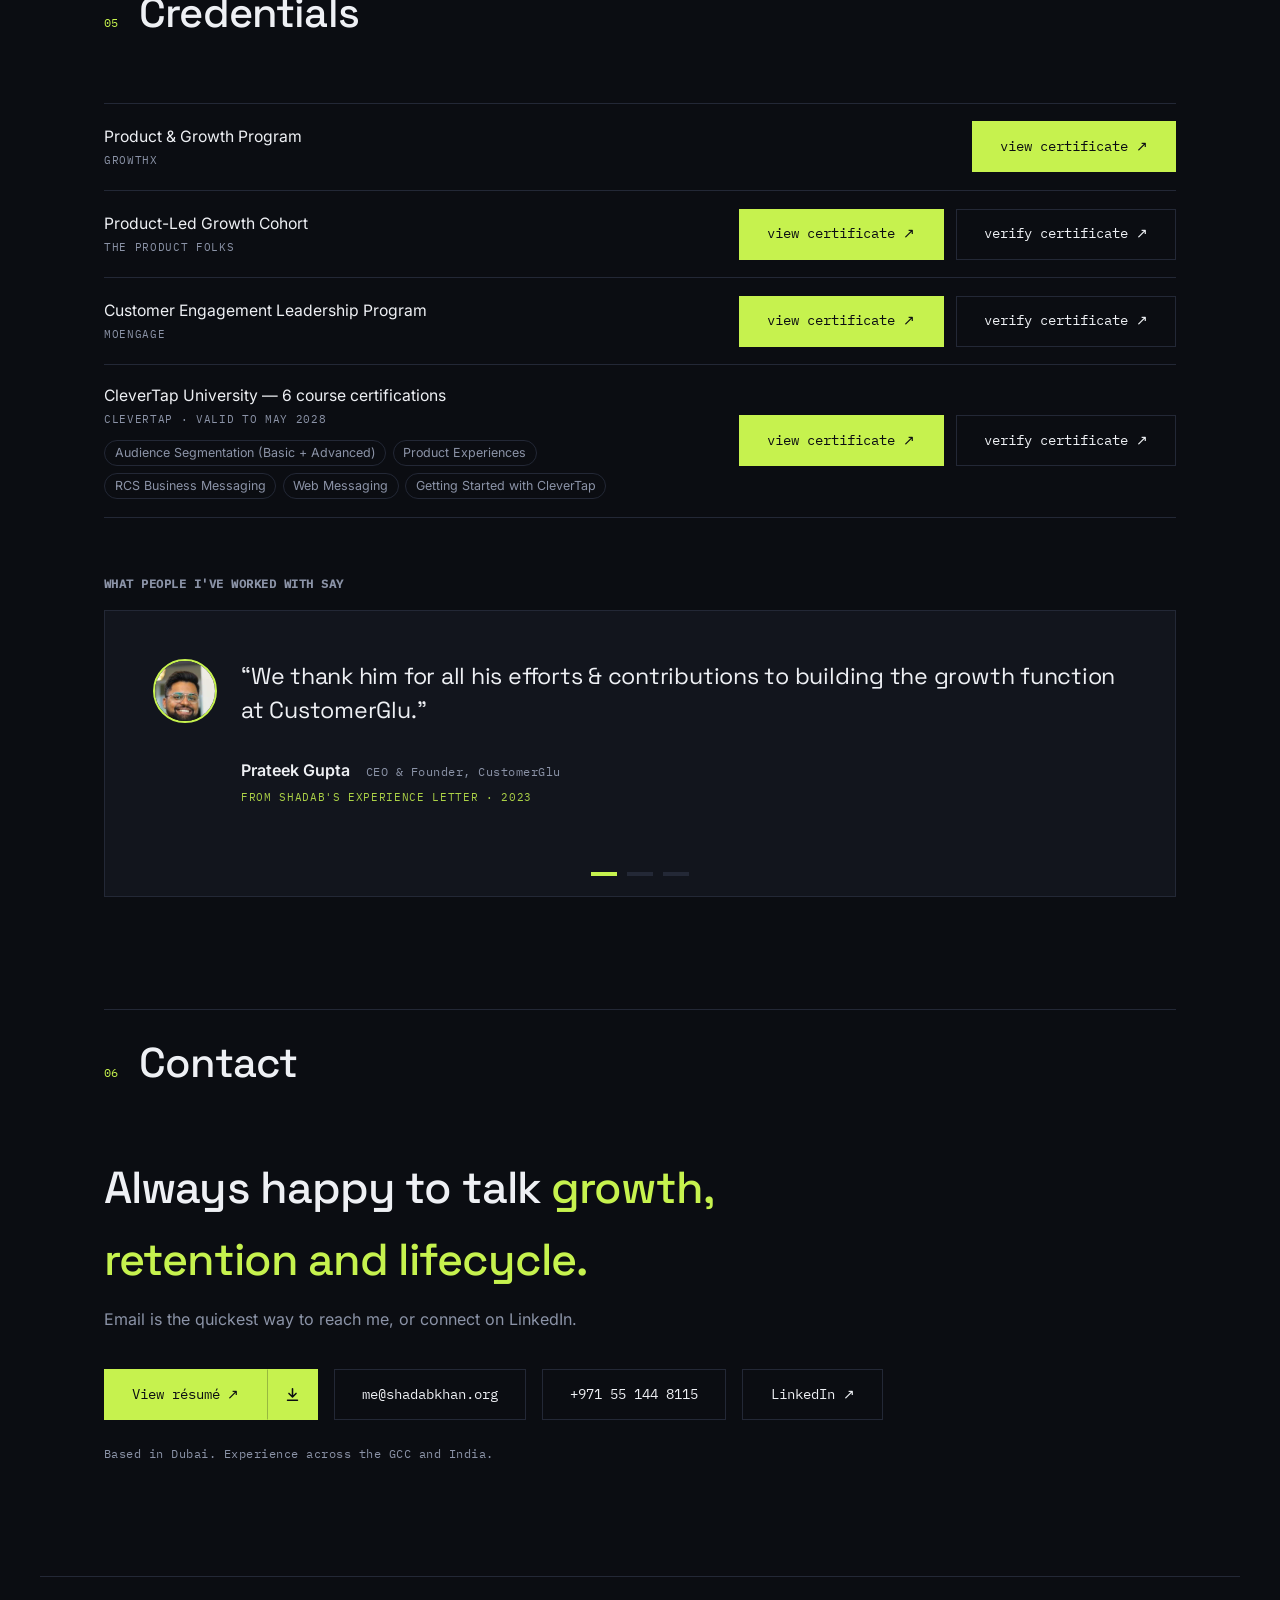
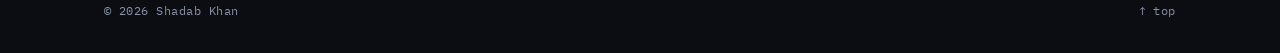
==== commit bce6404a: "Rename CleverTap certificate image so cached old copies are bypassed Co-Authored-By: Claude Opus 5.5" ====
--- a/index.html
+++ b/index.html
@@ -955,7 +955,7 @@
             </span>
           </span>
           <span class="cred-meta">
-            <a class="btn btn-solid cred-view" href="certs/clevertap-university-2026.jpg" target="_blank" rel="noopener" data-cert-title="CleverTap University — certificate of achievement, 6 course certifications">view certificate ↗</a>
+            <a class="btn btn-solid cred-view" href="certs/clevertap-university-6-courses.jpg" target="_blank" rel="noopener" data-cert-title="CleverTap University — certificate of achievement, 6 course certifications">view certificate ↗</a>
             <a class="btn btn-line cred-verify" href="https://www.verix.io/credential/46caec87-4e18-46b3-b5f1-2bcb463237f5" target="_blank" rel="noopener noreferrer">verify certificate ↗</a>
           </span>
         </li>
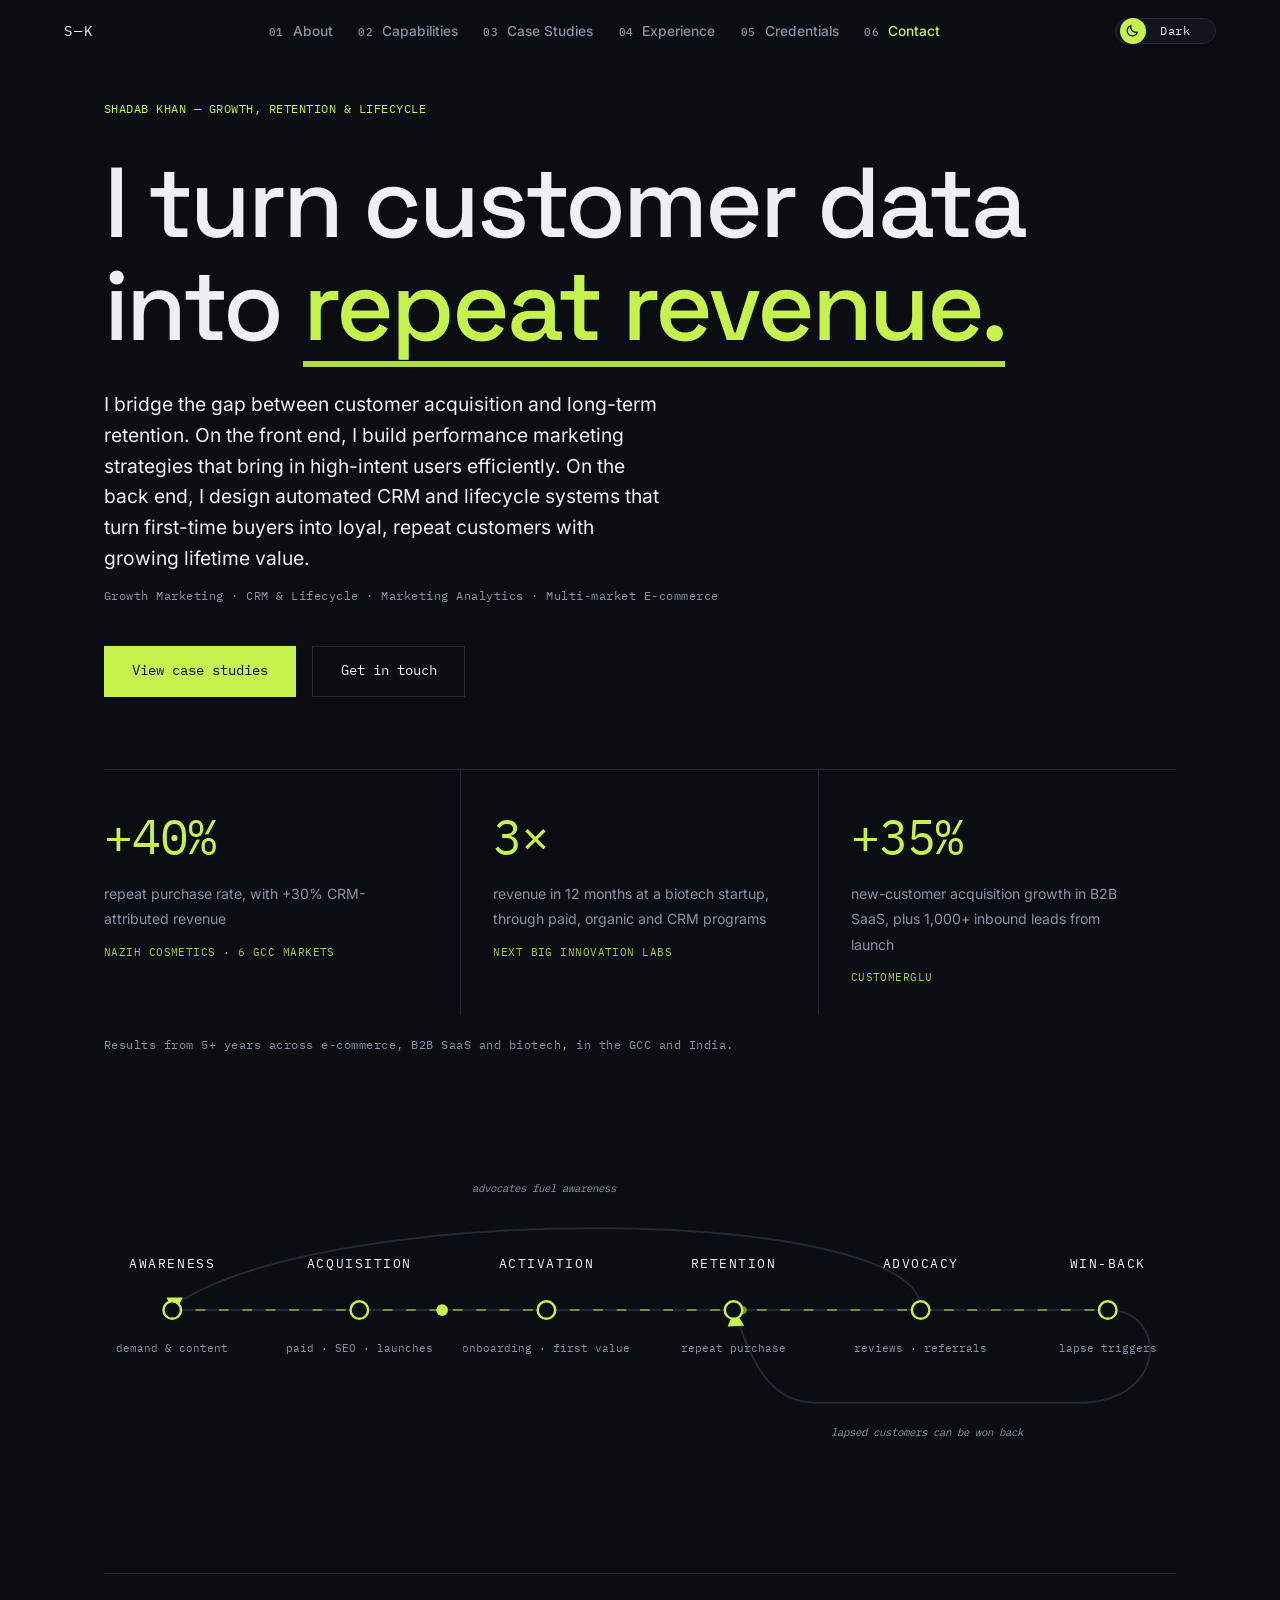
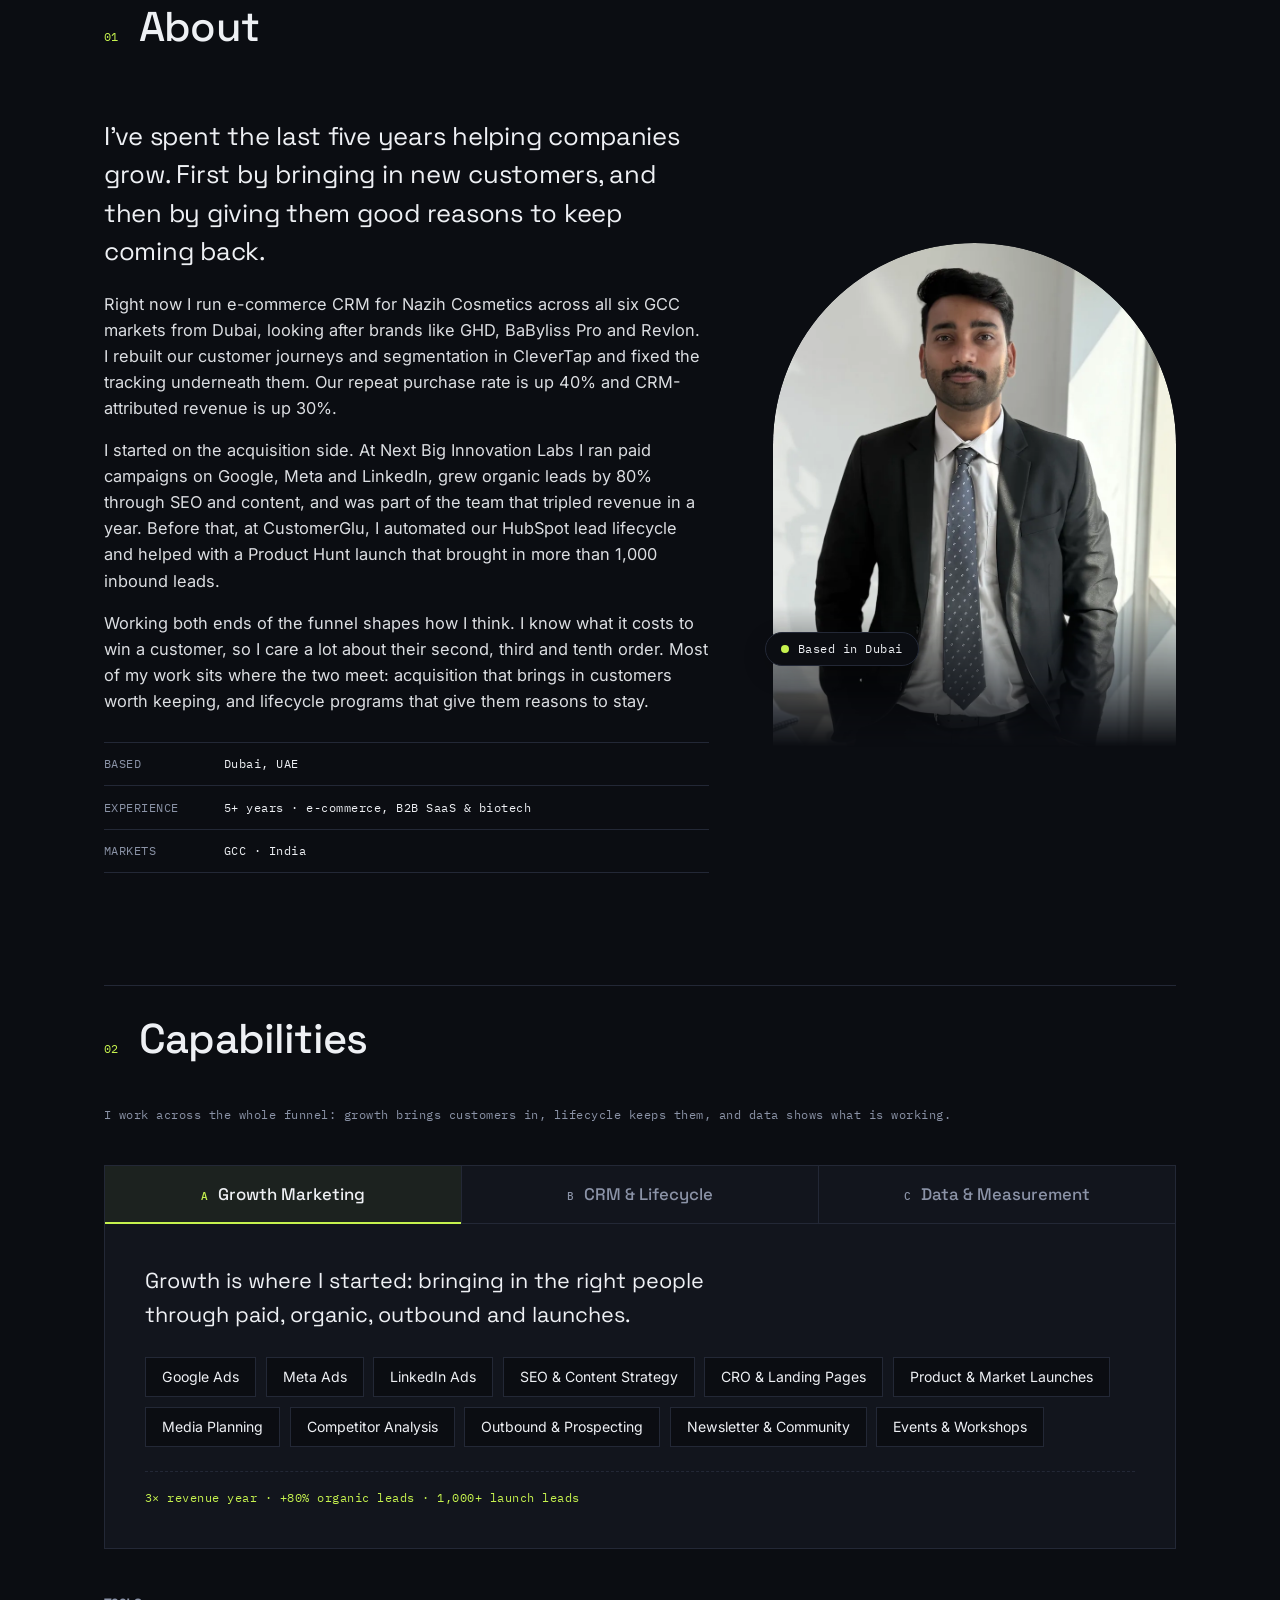
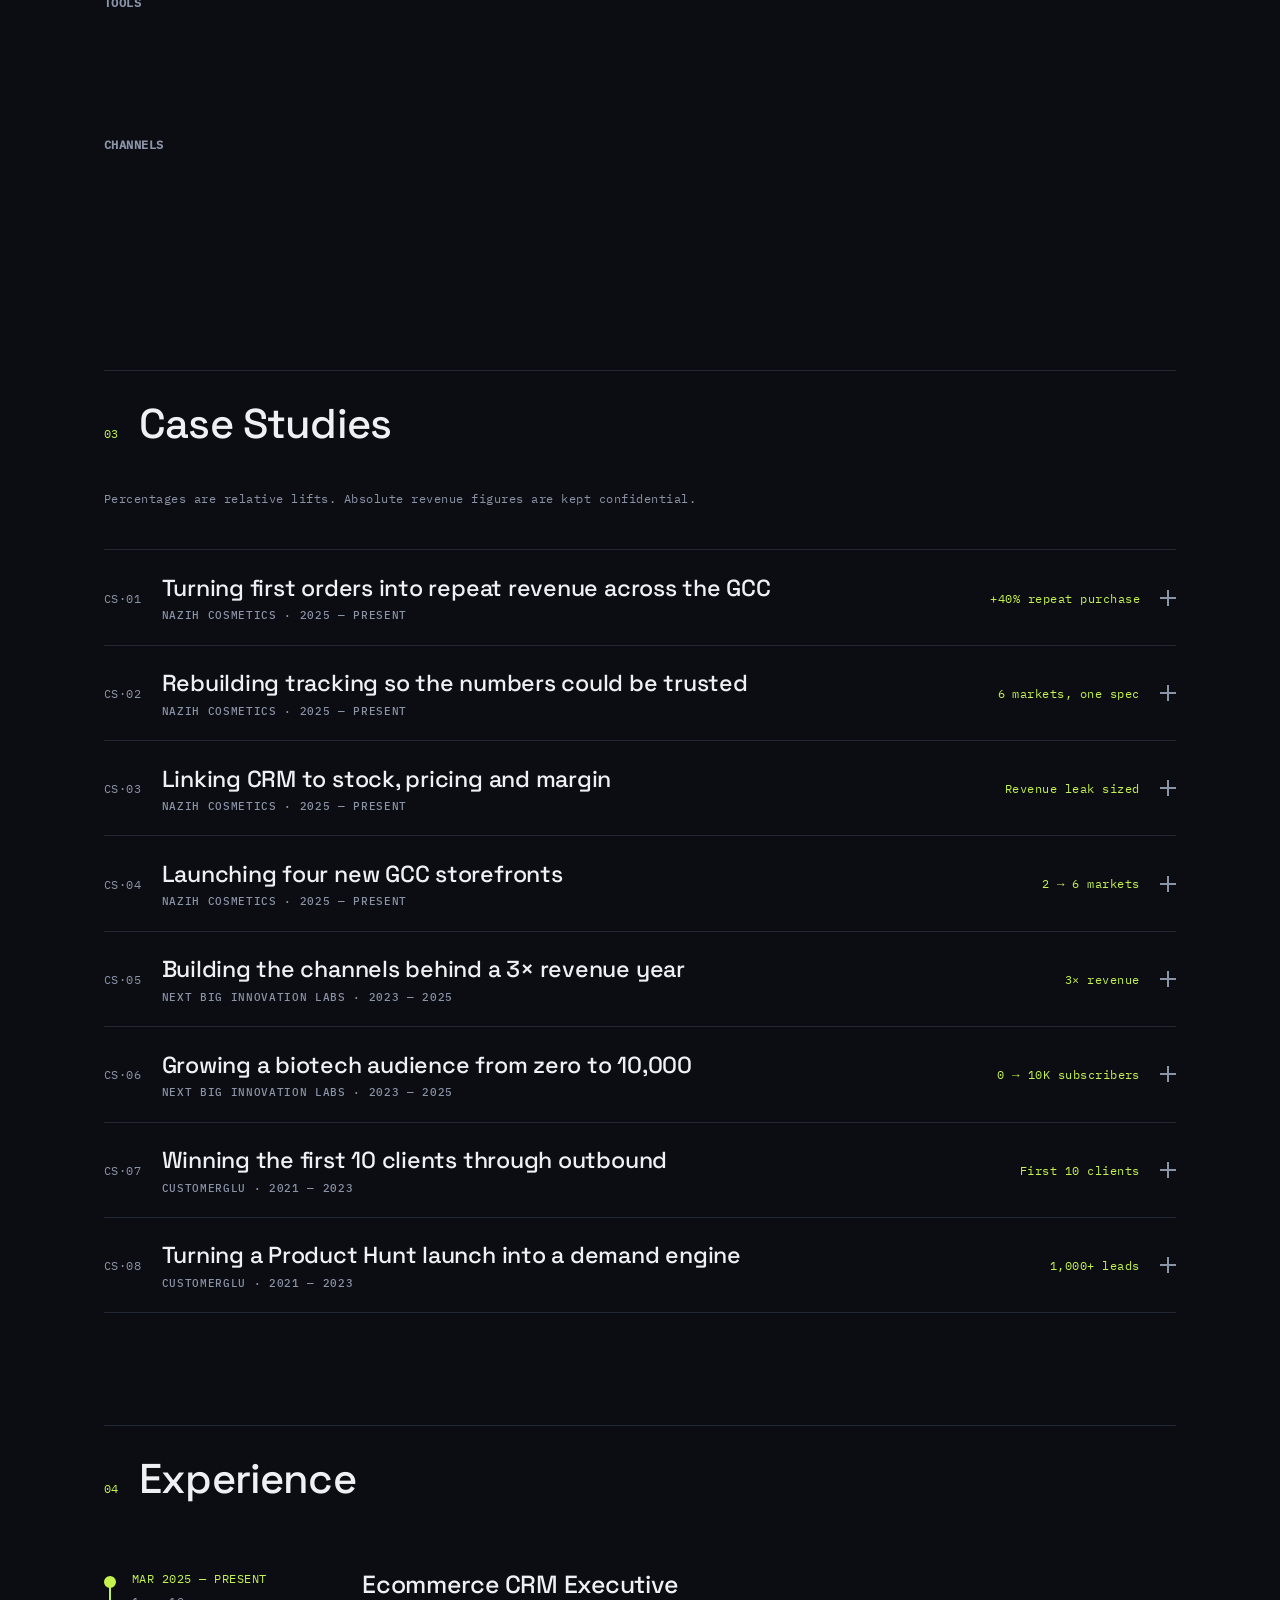
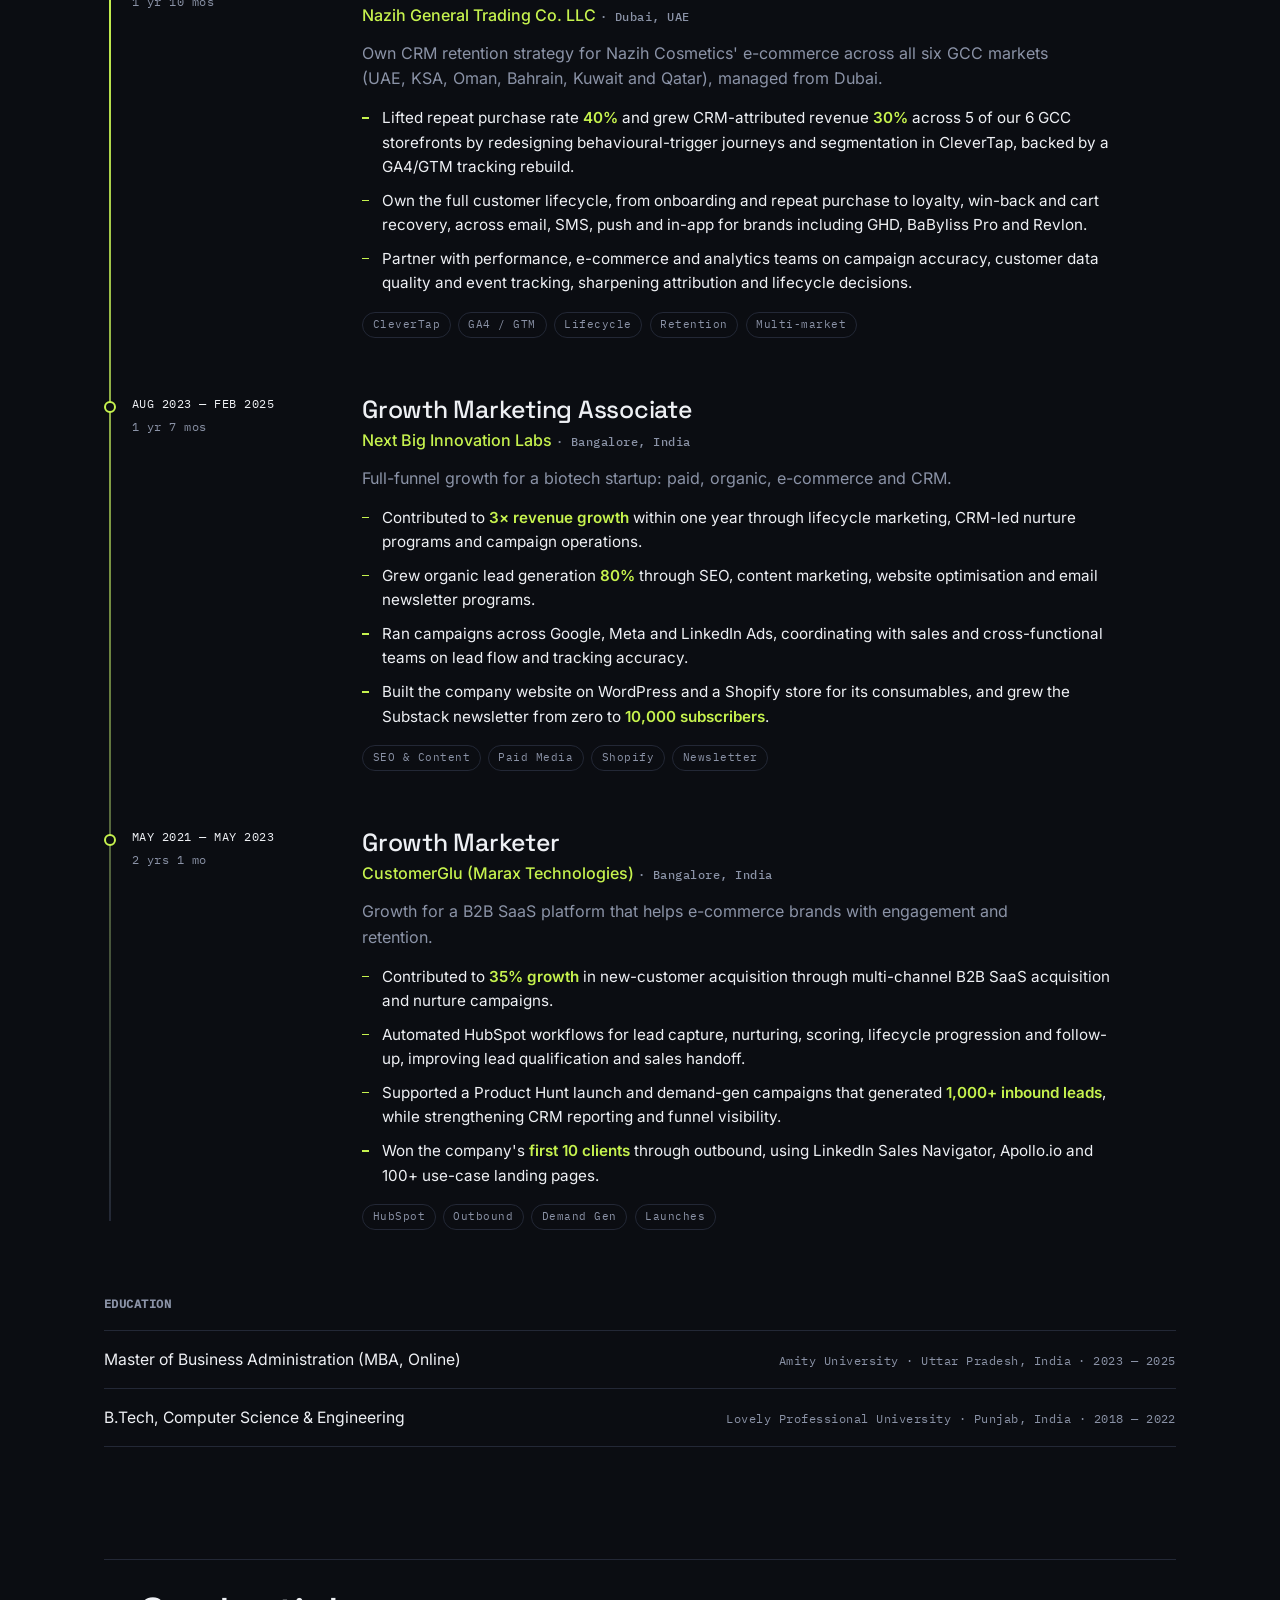
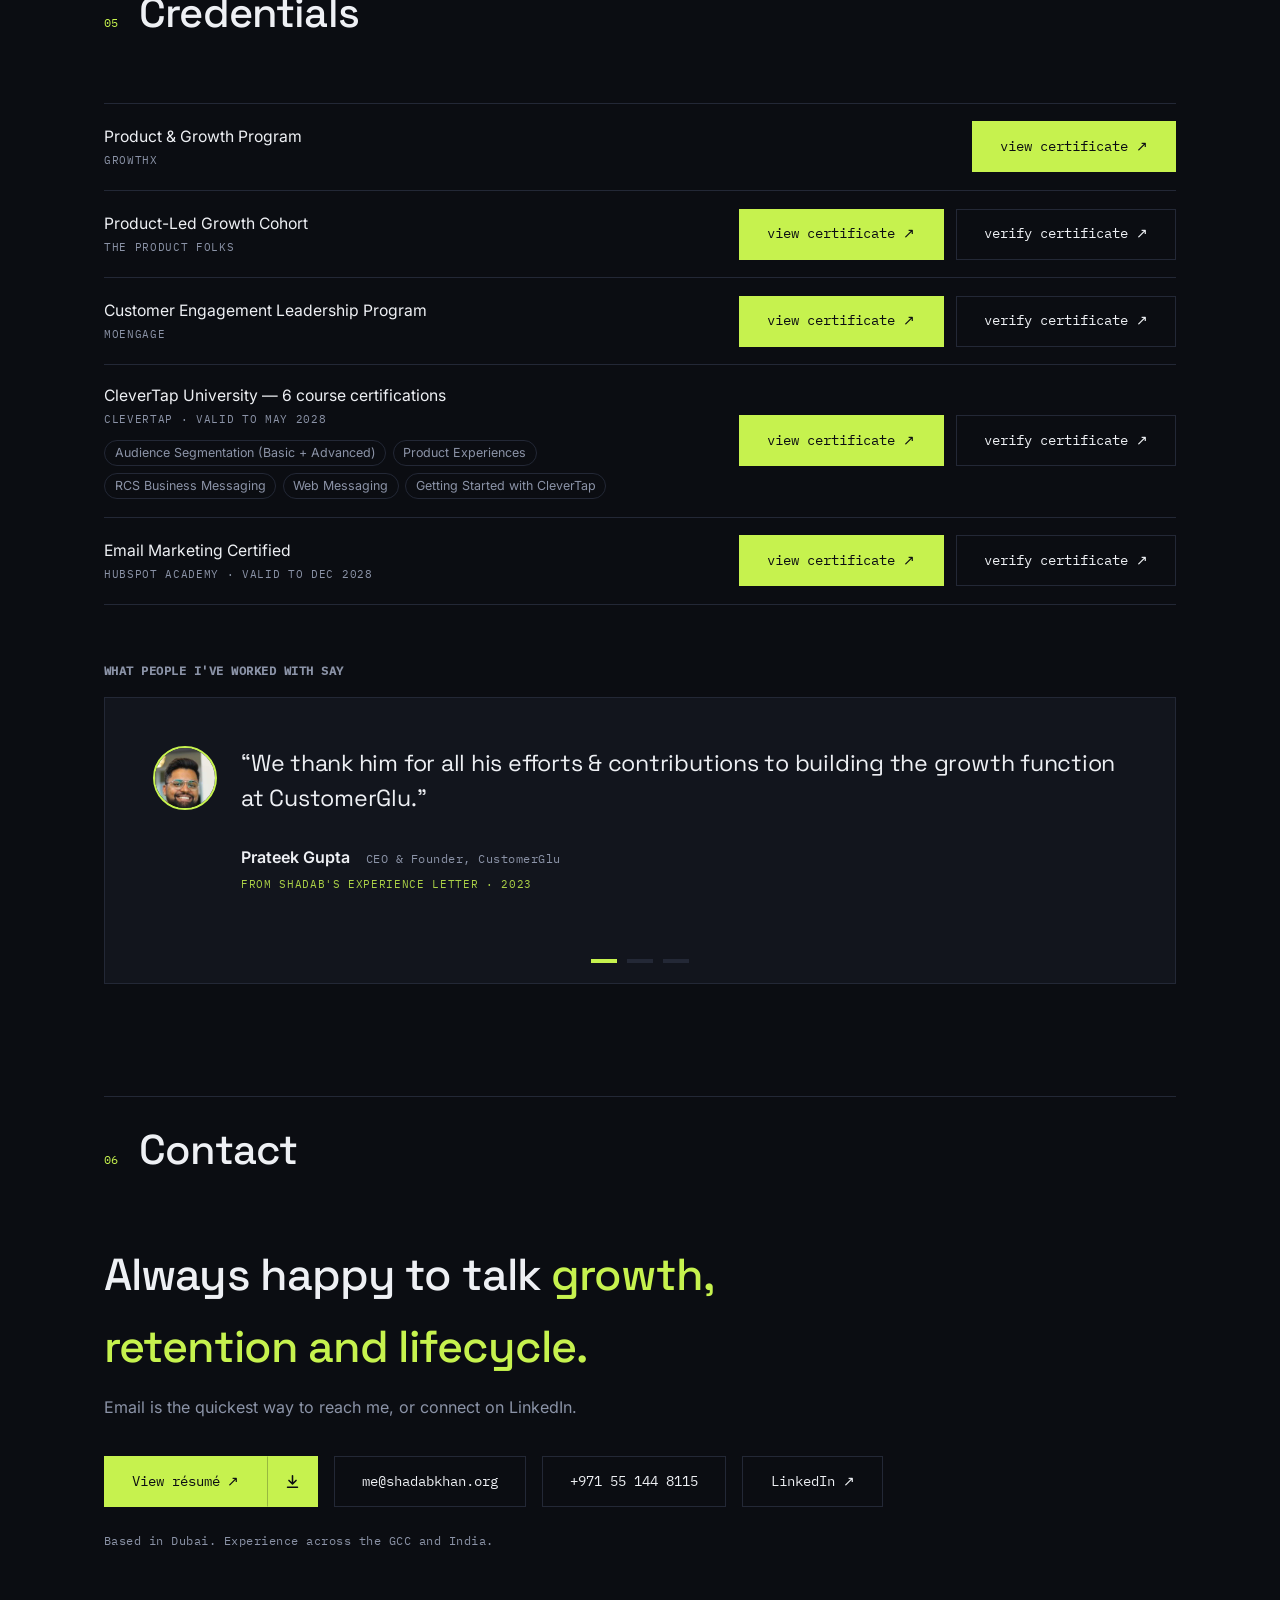
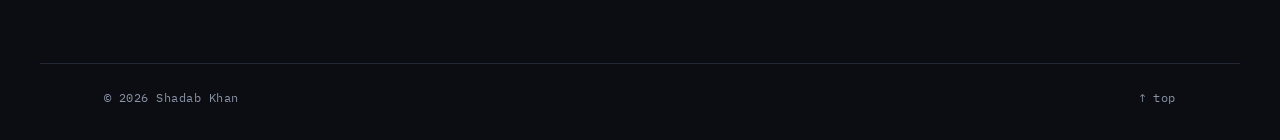
==== commit f248e712: "Add HubSpot Academy Email Marketing certification to Credentials Co-Authored-By: Claude Opus 5.5 <no" ====
--- a/index.html
+++ b/index.html
@@ -960,6 +960,14 @@
           </span>
         </li>
 
+        <li class="cred reveal">
+          <span class="cred-name">Email Marketing Certified <span class="cred-issuer mono">HubSpot Academy · valid to Dec 2028</span></span>
+          <span class="cred-meta">
+            <a class="btn btn-solid cred-view" href="certs/hubspot-email-marketing-2026.jpg" target="_blank" rel="noopener" data-cert-title="HubSpot Academy — Email Marketing Certified">view certificate ↗</a>
+            <a class="btn btn-line cred-verify" href="https://app-eu1.hubspot.com/academy/achievements/21t8q7l5/en/1/shadab-khan/email-marketing-certified" target="_blank" rel="noopener noreferrer">verify certificate ↗</a>
+          </span>
+        </li>
+
         <!-- ===== HIDDEN until there is proof =====
              To show one: move it above this comment (outside the comment),
              drop its certificate image into certs/, point the view link at it,
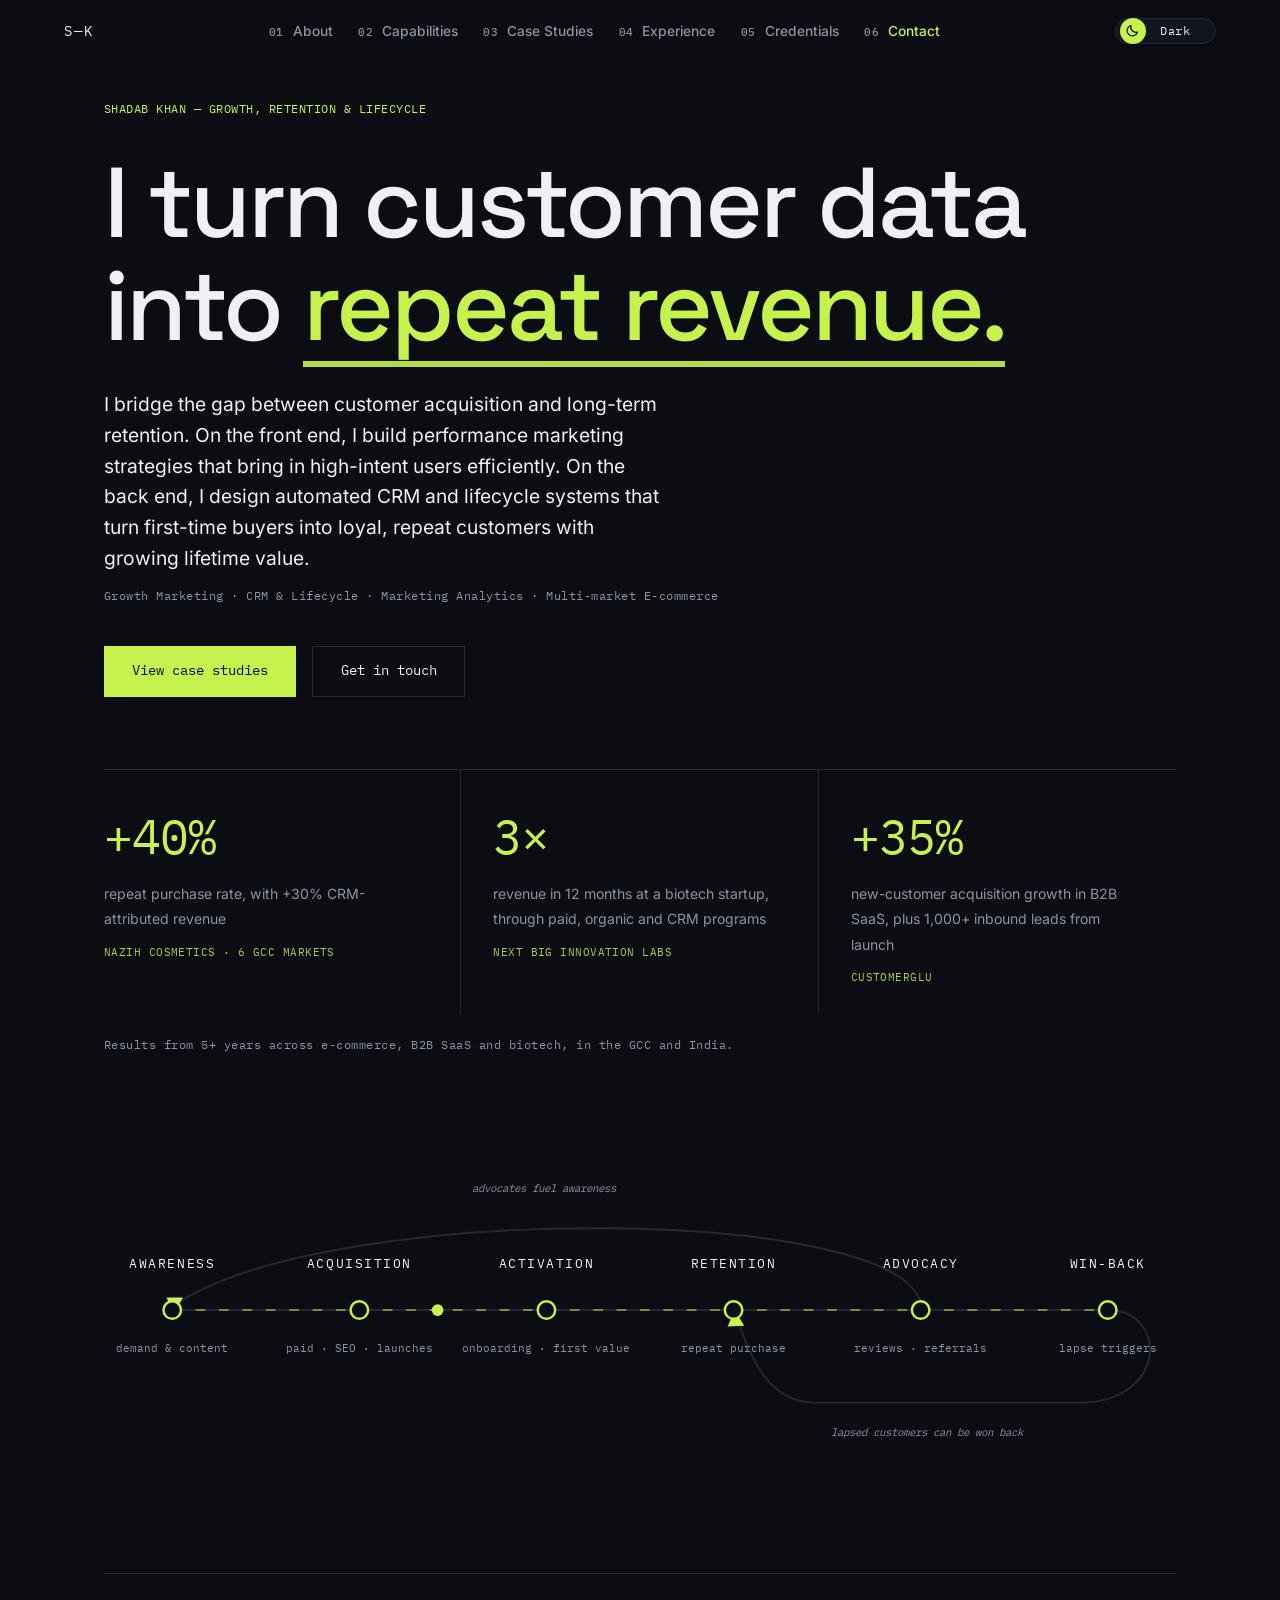
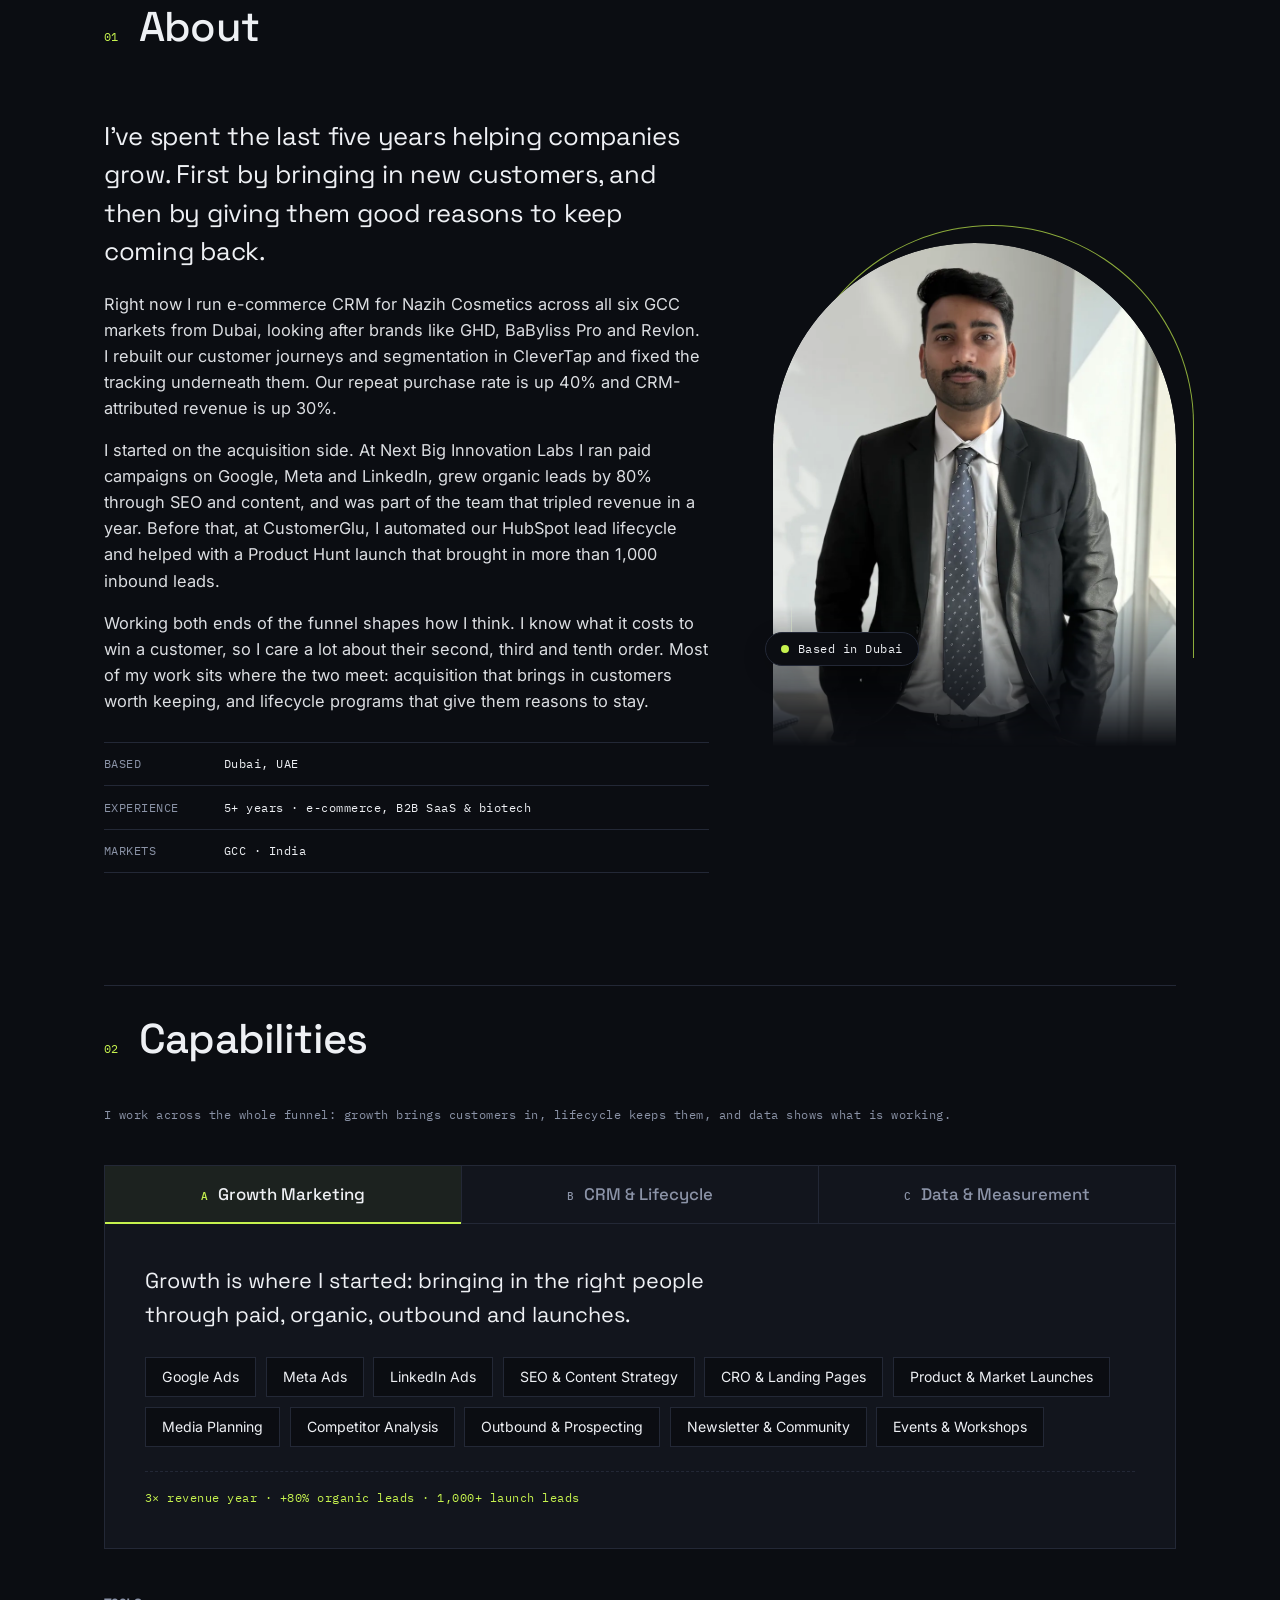
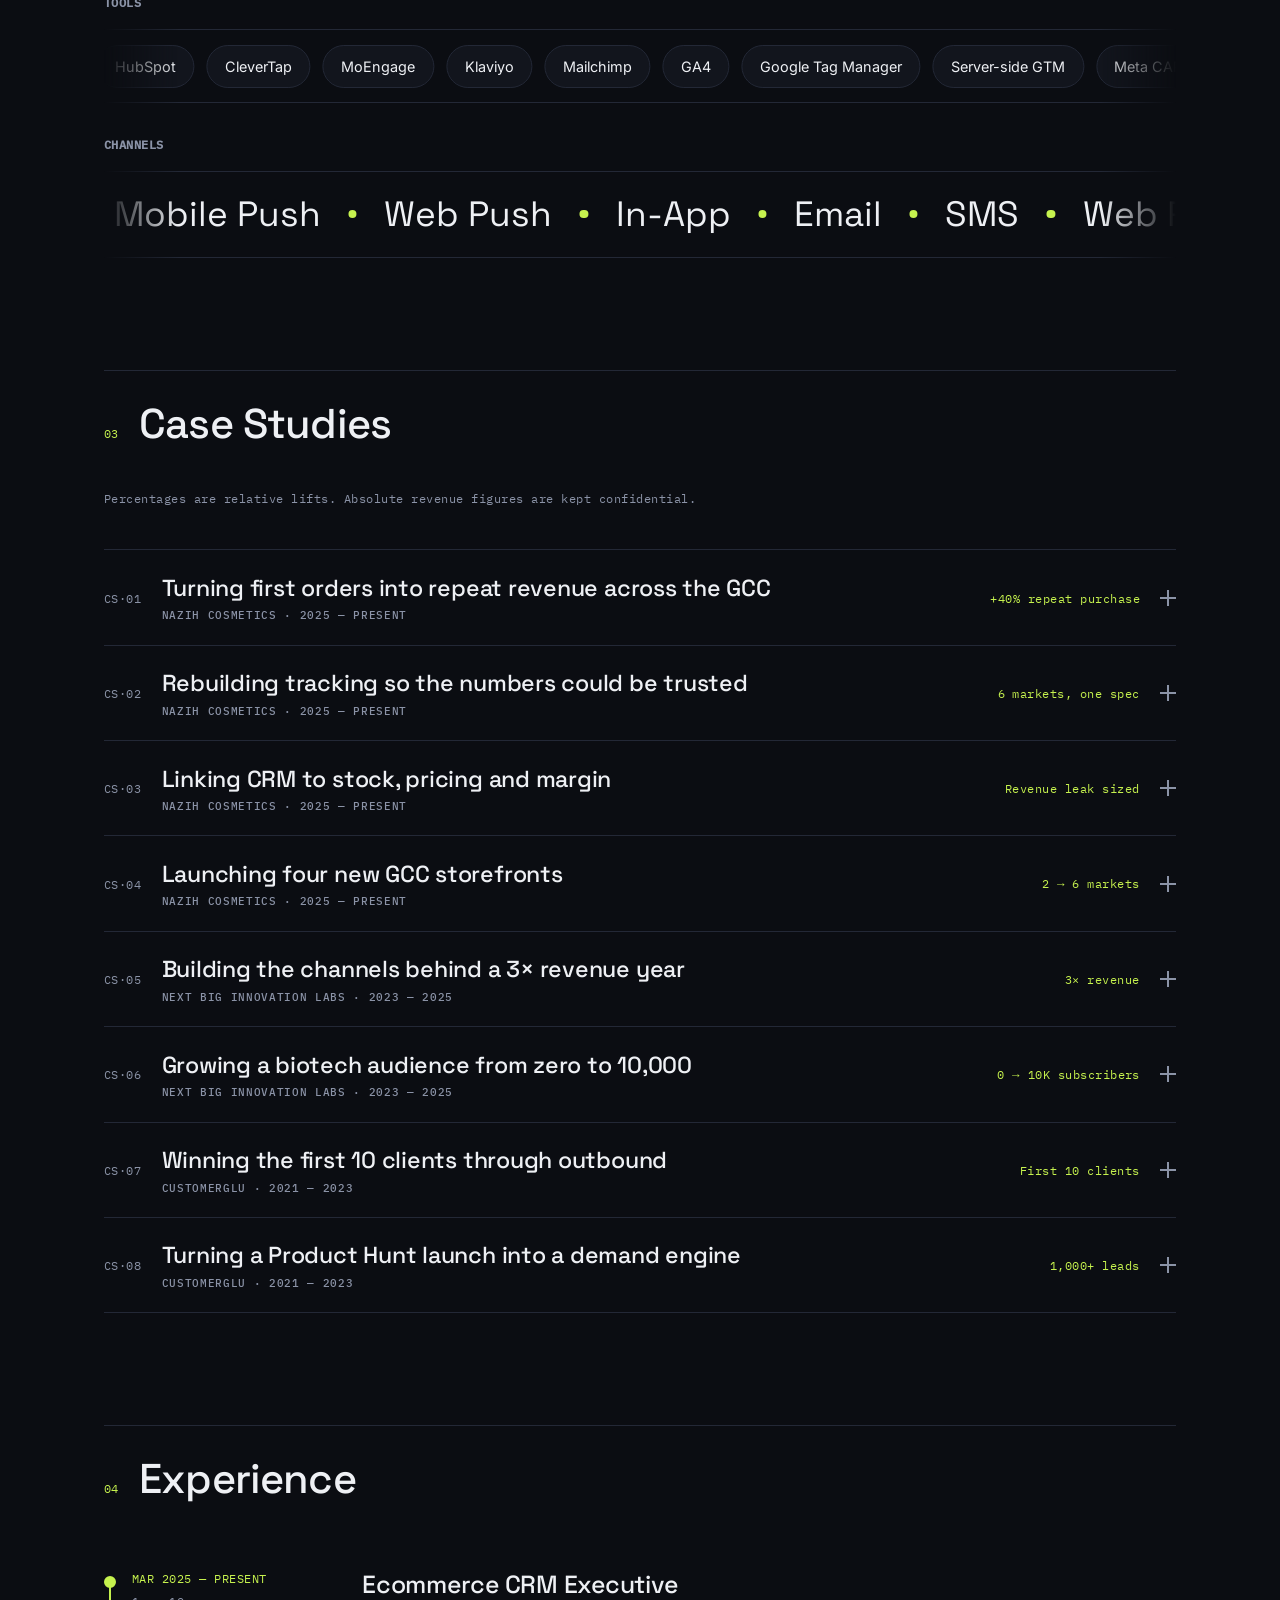
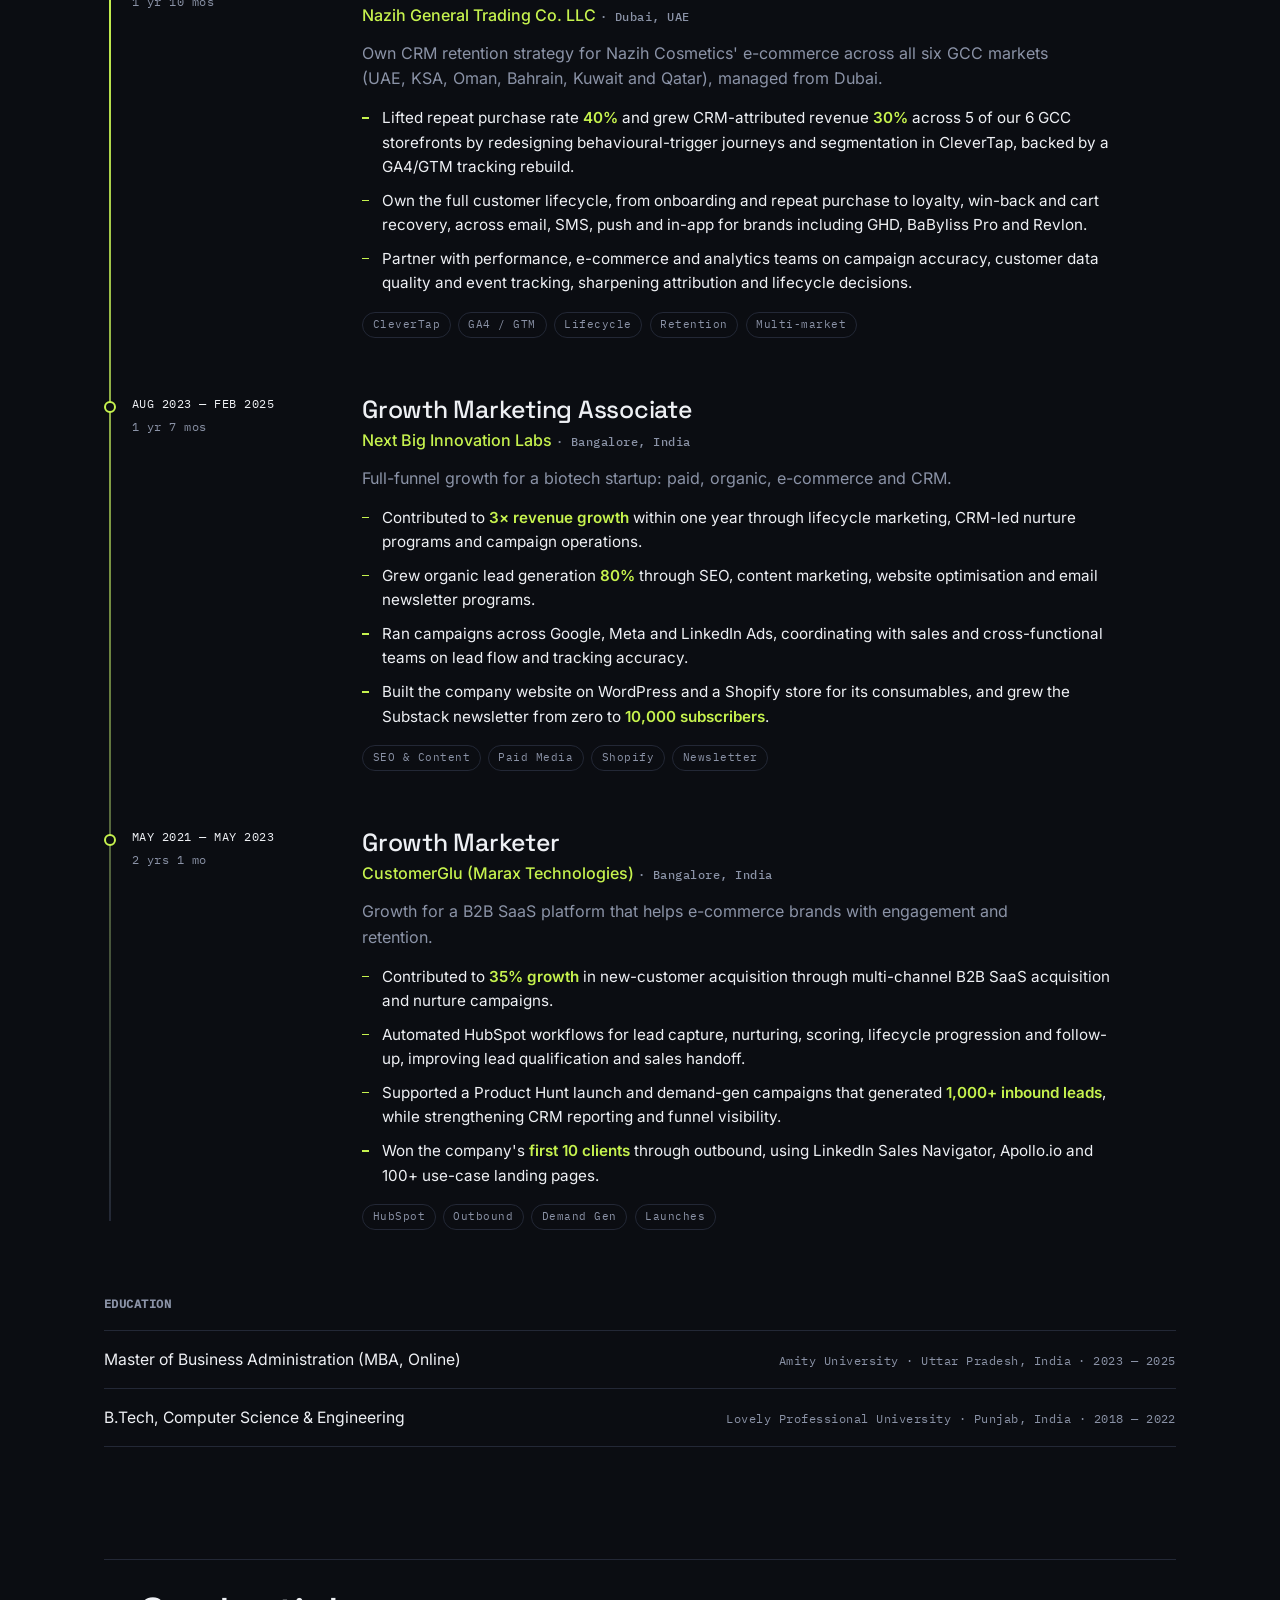
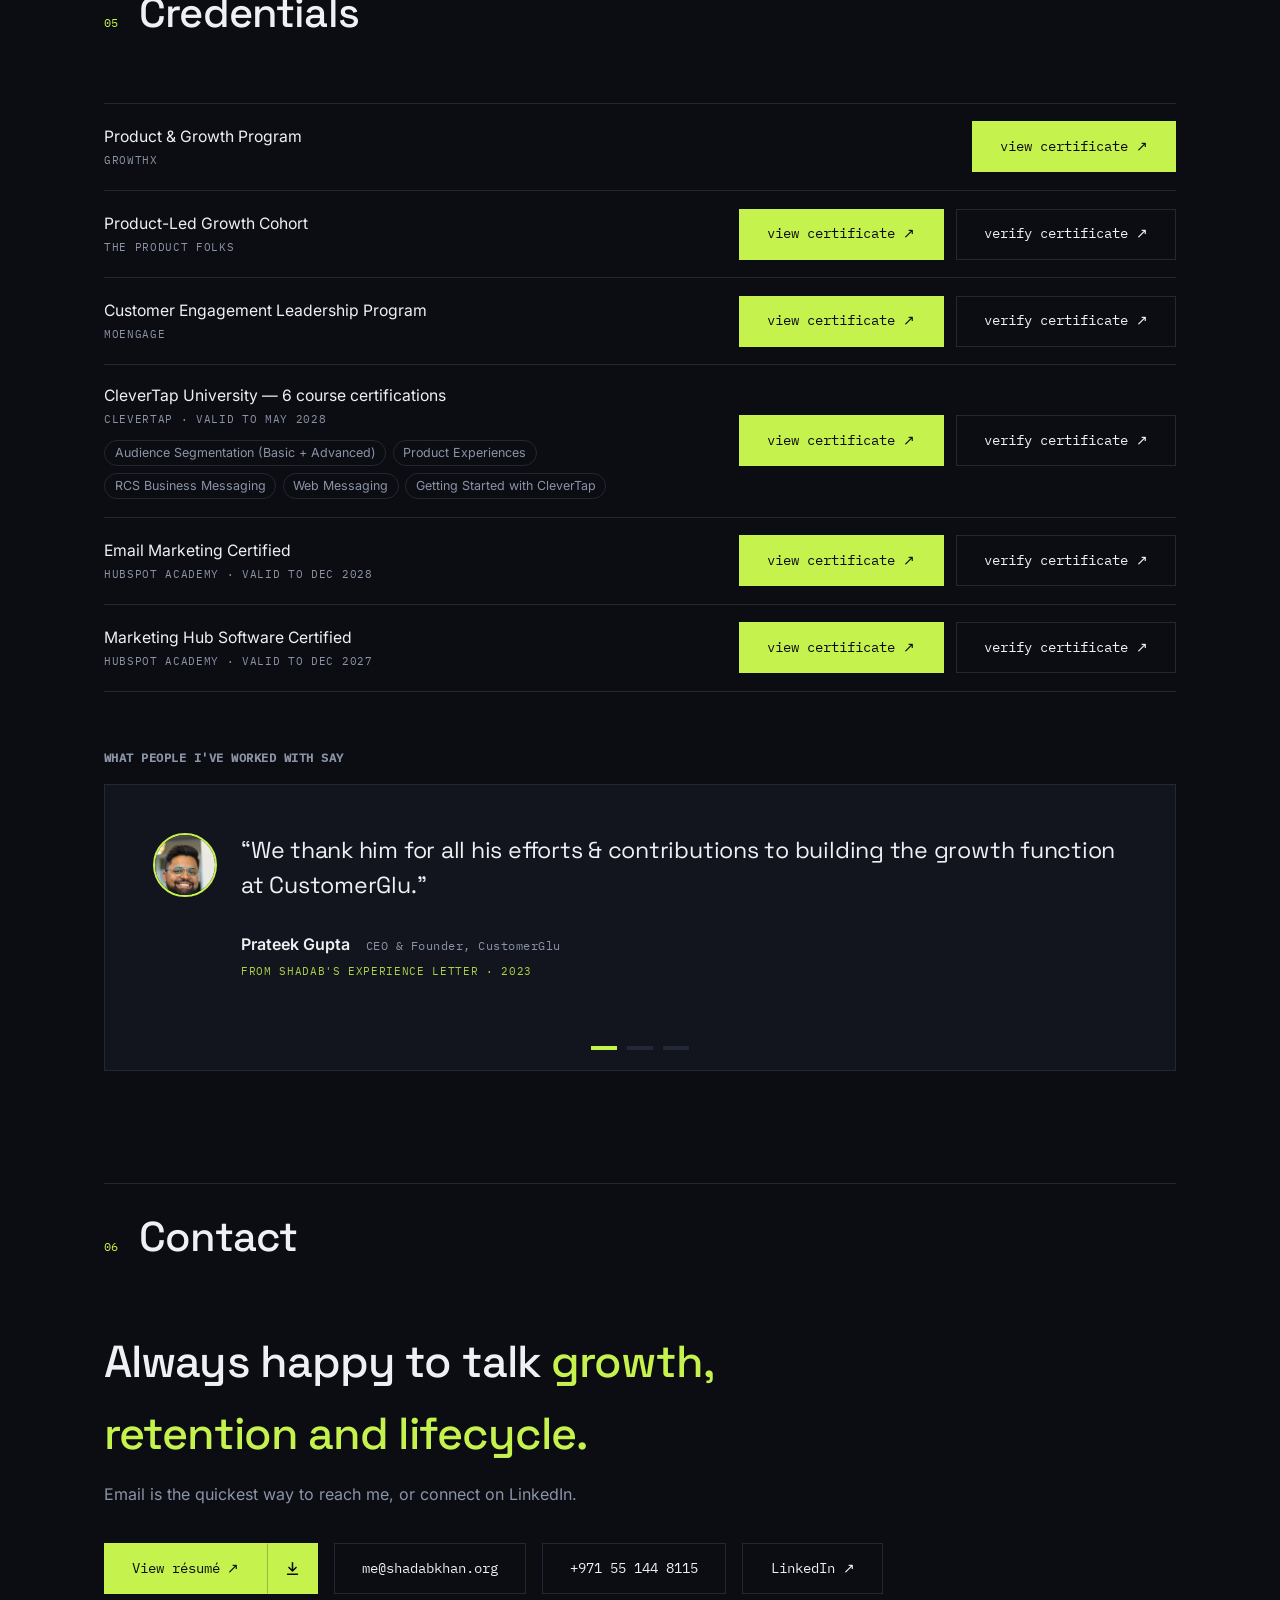
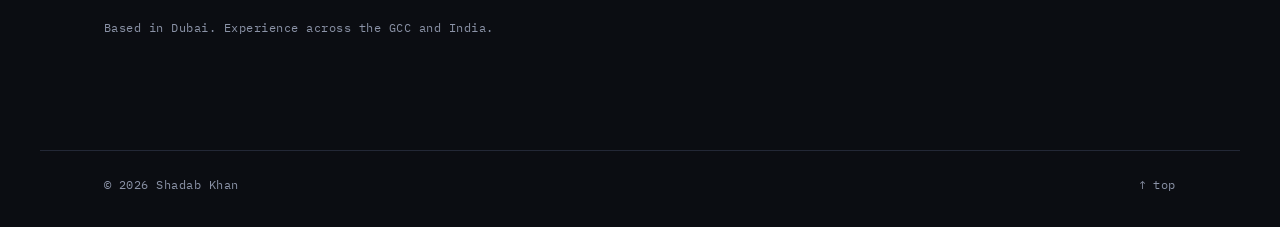
==== commit 33f50968: "Add HubSpot Marketing Hub Software certification to Credentials Co-Authored-By: Claude Opus 5.5 <nor" ====
--- a/index.html
+++ b/index.html
@@ -968,6 +968,14 @@
           </span>
         </li>
 
+        <li class="cred reveal">
+          <span class="cred-name">Marketing Hub Software Certified <span class="cred-issuer mono">HubSpot Academy · valid to Dec 2027</span></span>
+          <span class="cred-meta">
+            <a class="btn btn-solid cred-view" href="certs/hubspot-marketing-hub-software-2026.jpg" target="_blank" rel="noopener" data-cert-title="HubSpot Academy — HubSpot Marketing Hub Software Certified">view certificate ↗</a>
+            <a class="btn btn-line cred-verify" href="https://app-eu1.hubspot.com/academy/achievements/hsdj9gyt/en/1/shadab-khan/hubspot-marketing-hub-software-certified" target="_blank" rel="noopener noreferrer">verify certificate ↗</a>
+          </span>
+        </li>
+
         <!-- ===== HIDDEN until there is proof =====
              To show one: move it above this comment (outside the comment),
              drop its certificate image into certs/, point the view link at it,
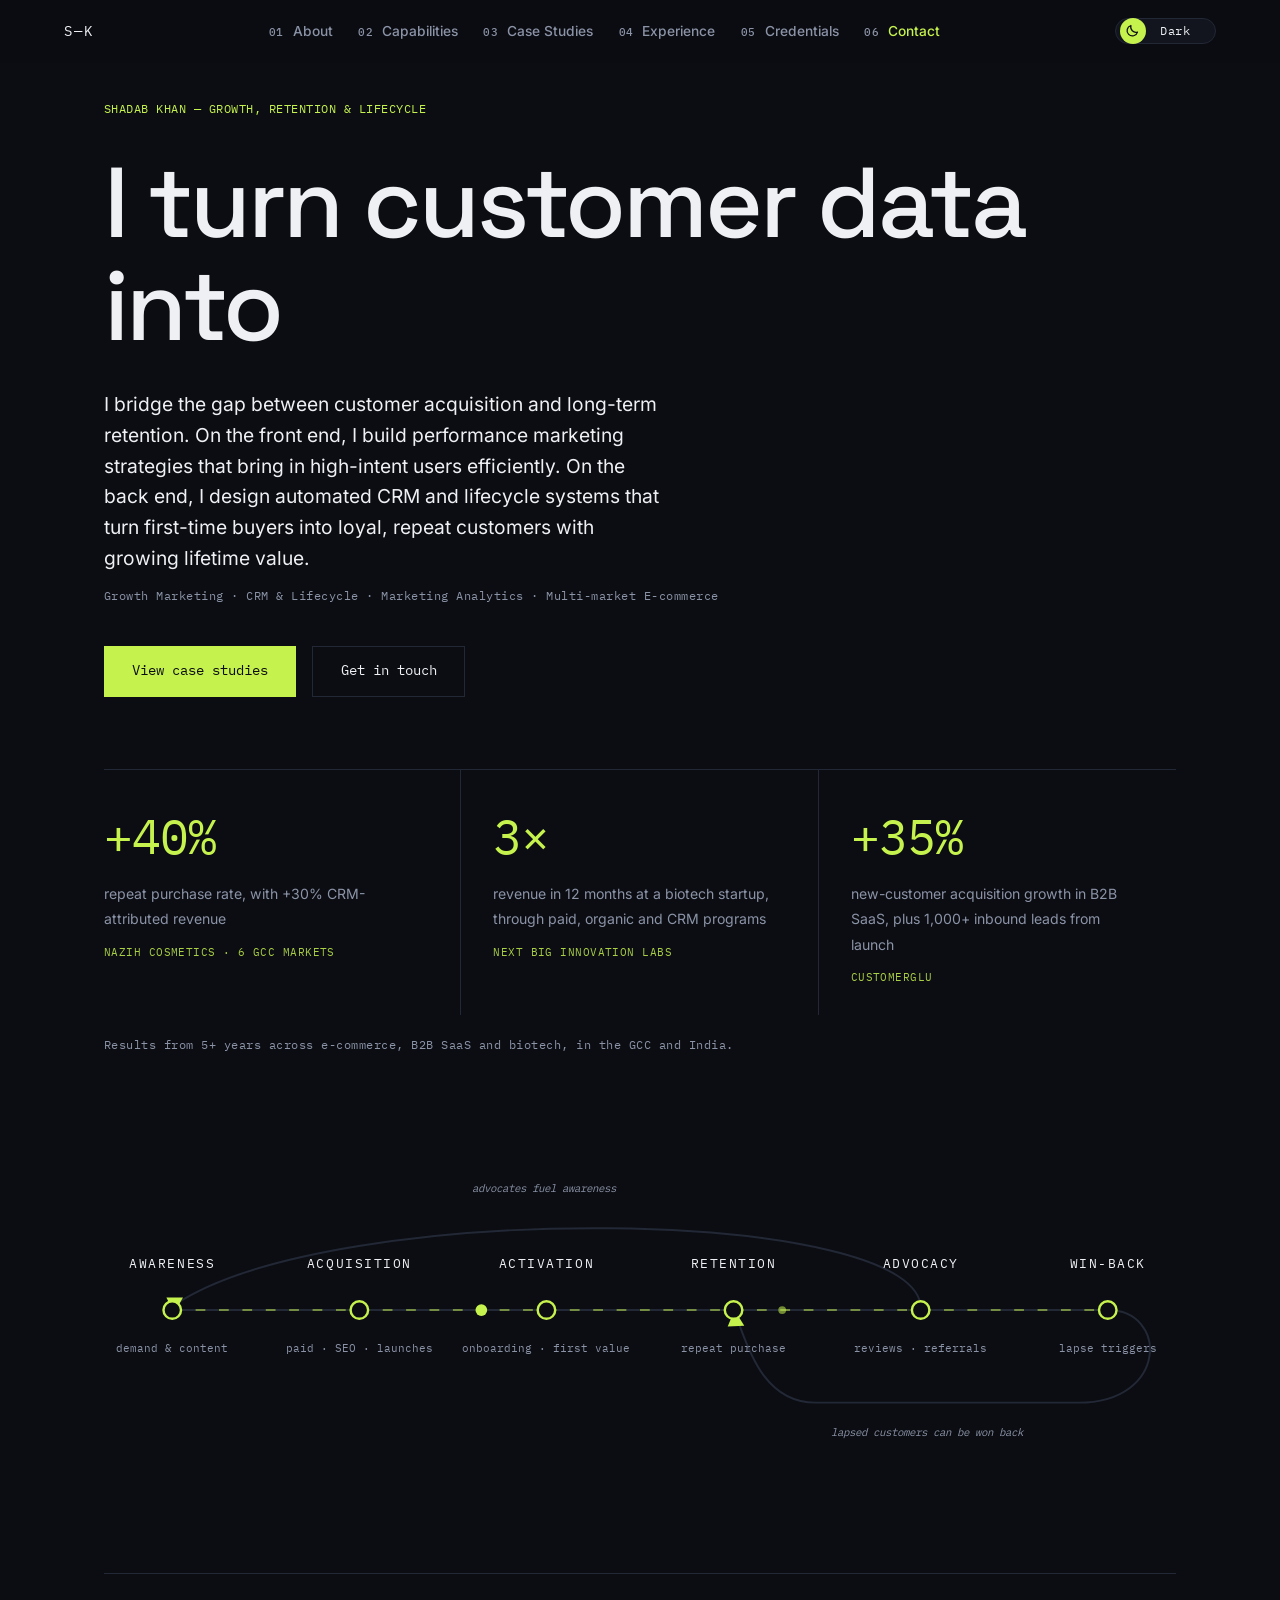
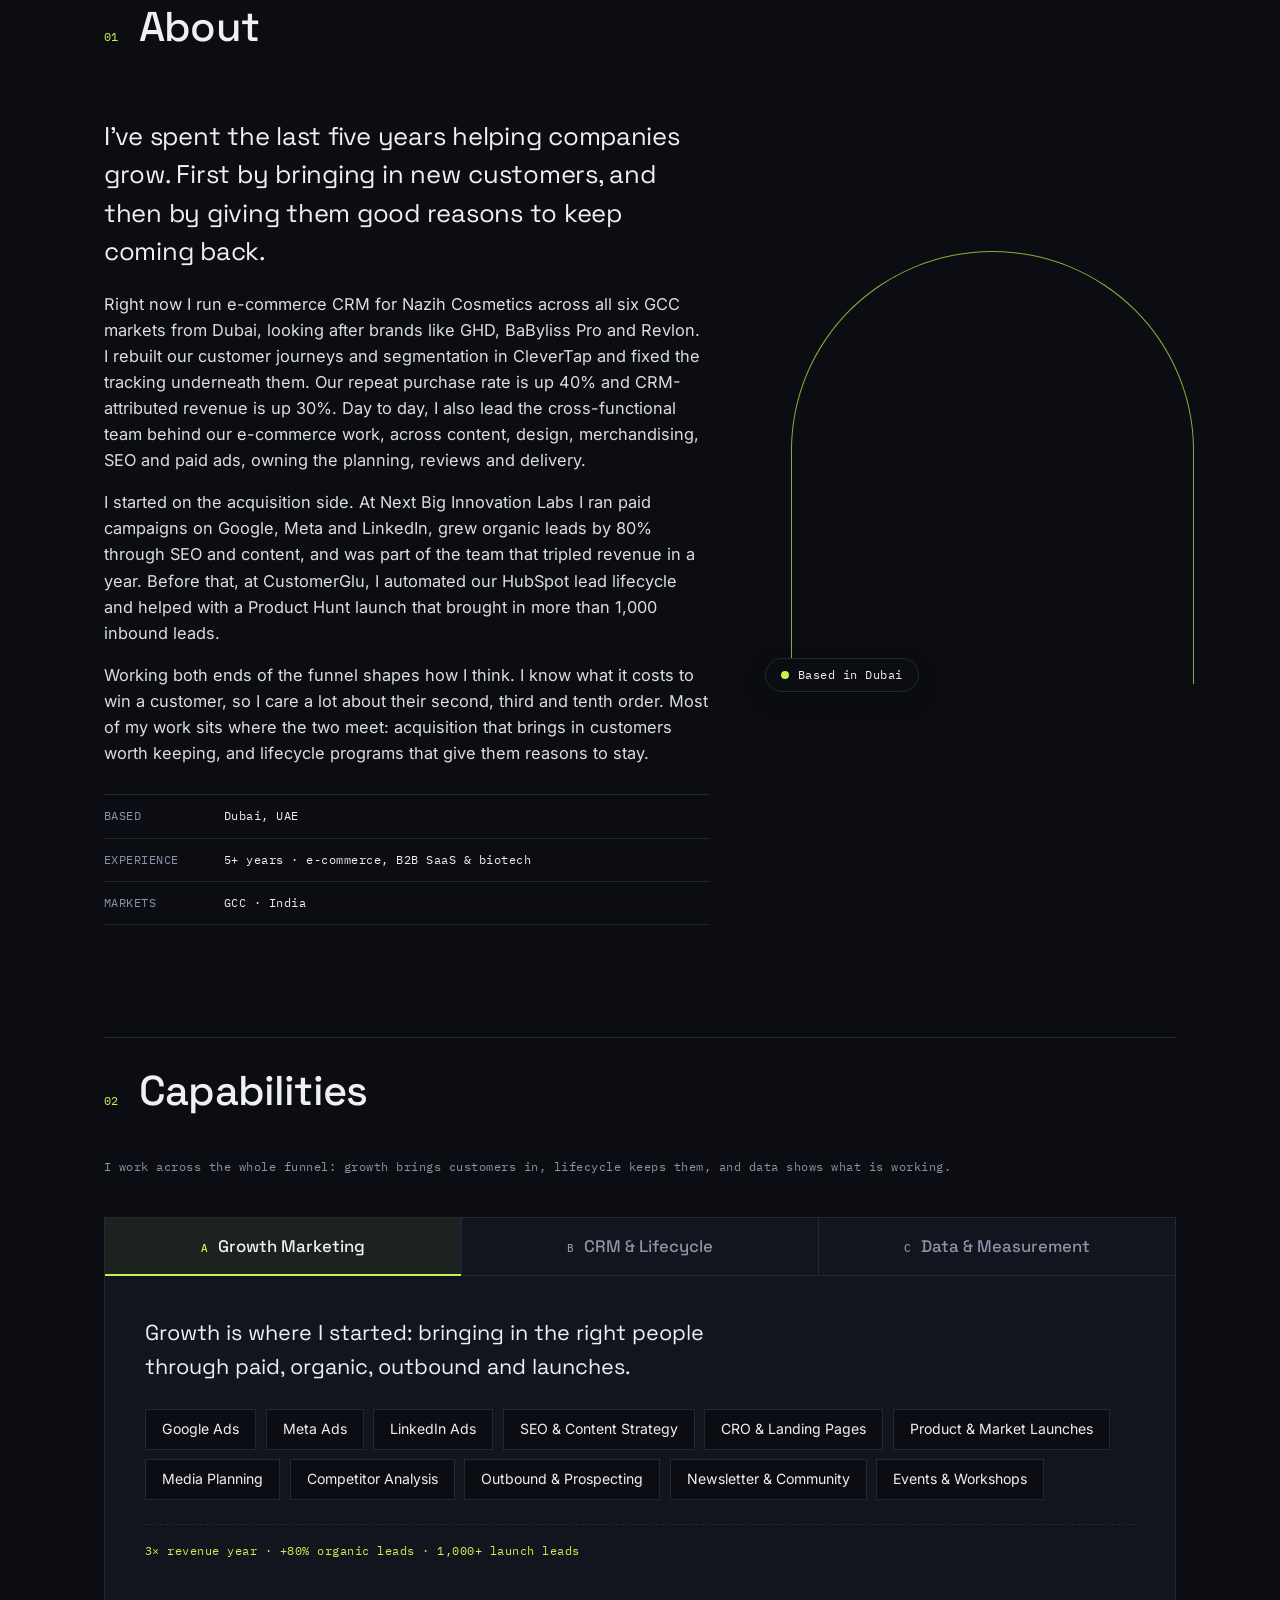
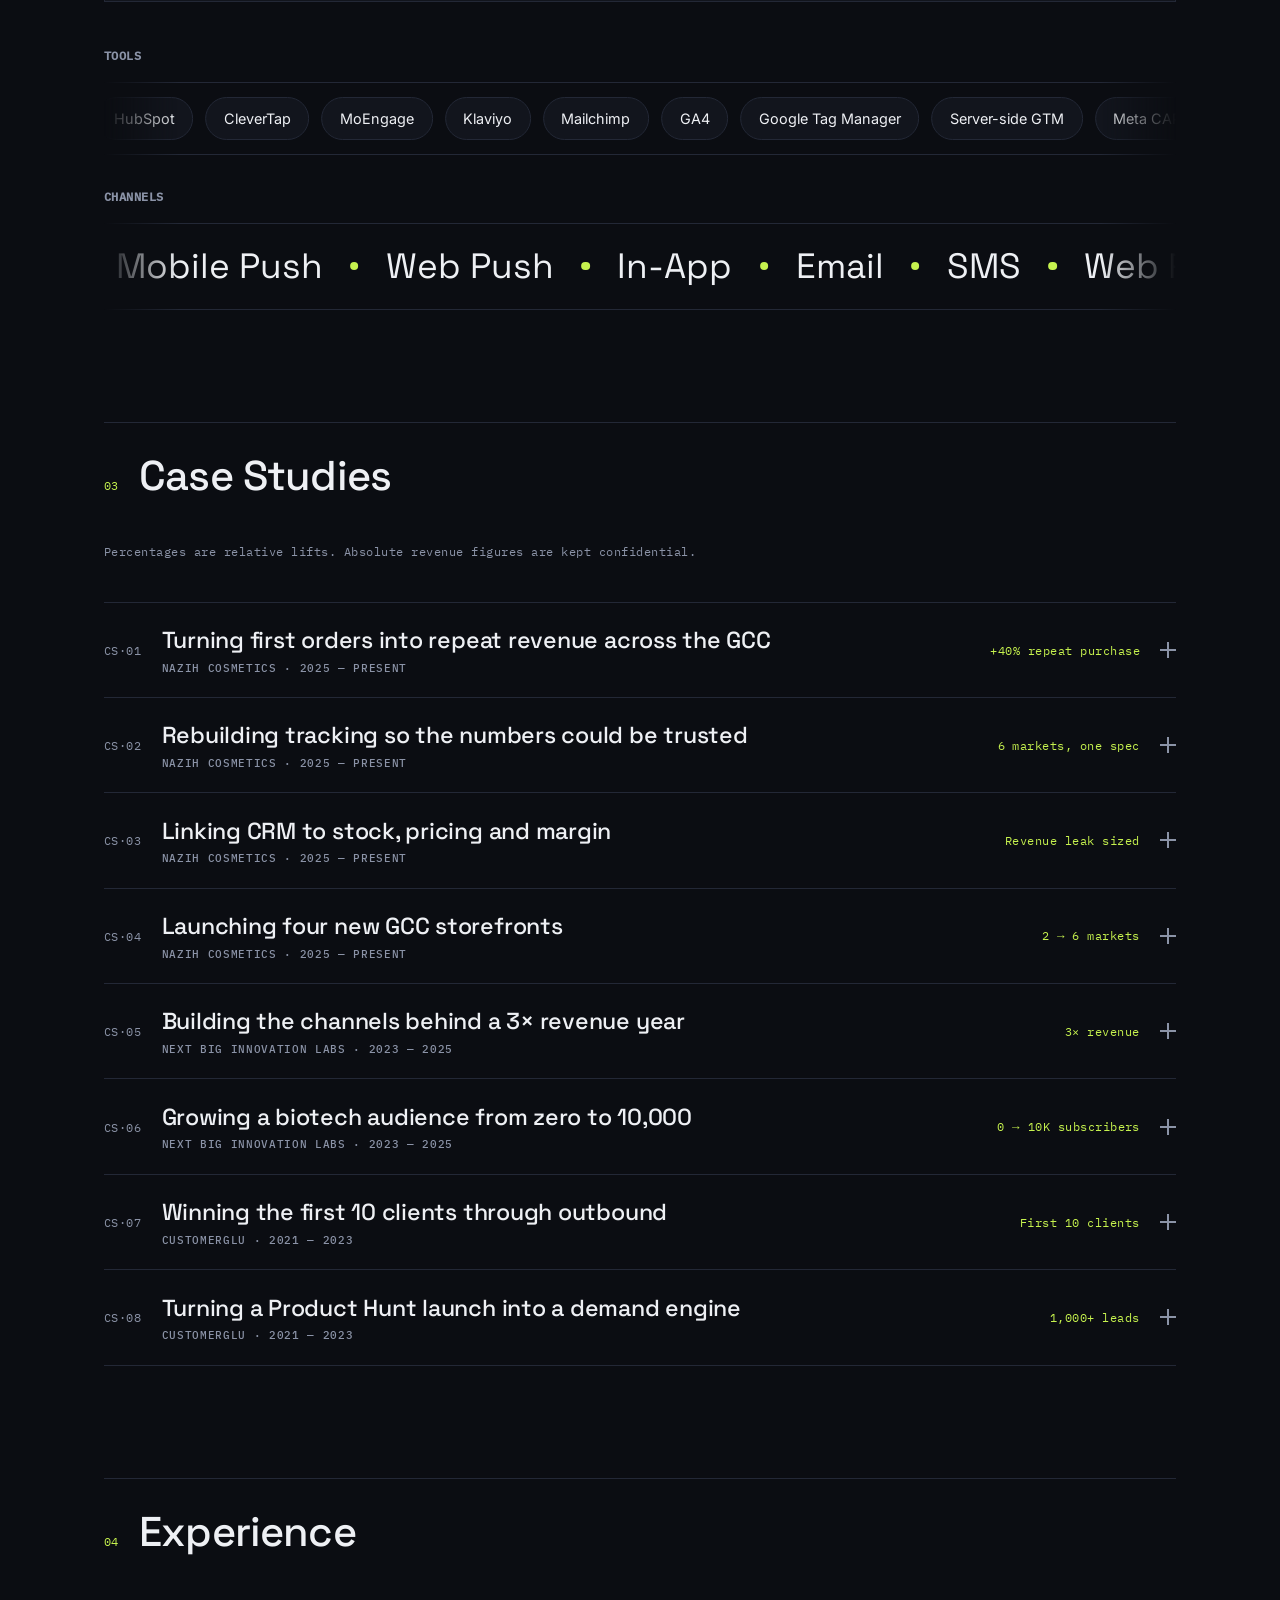
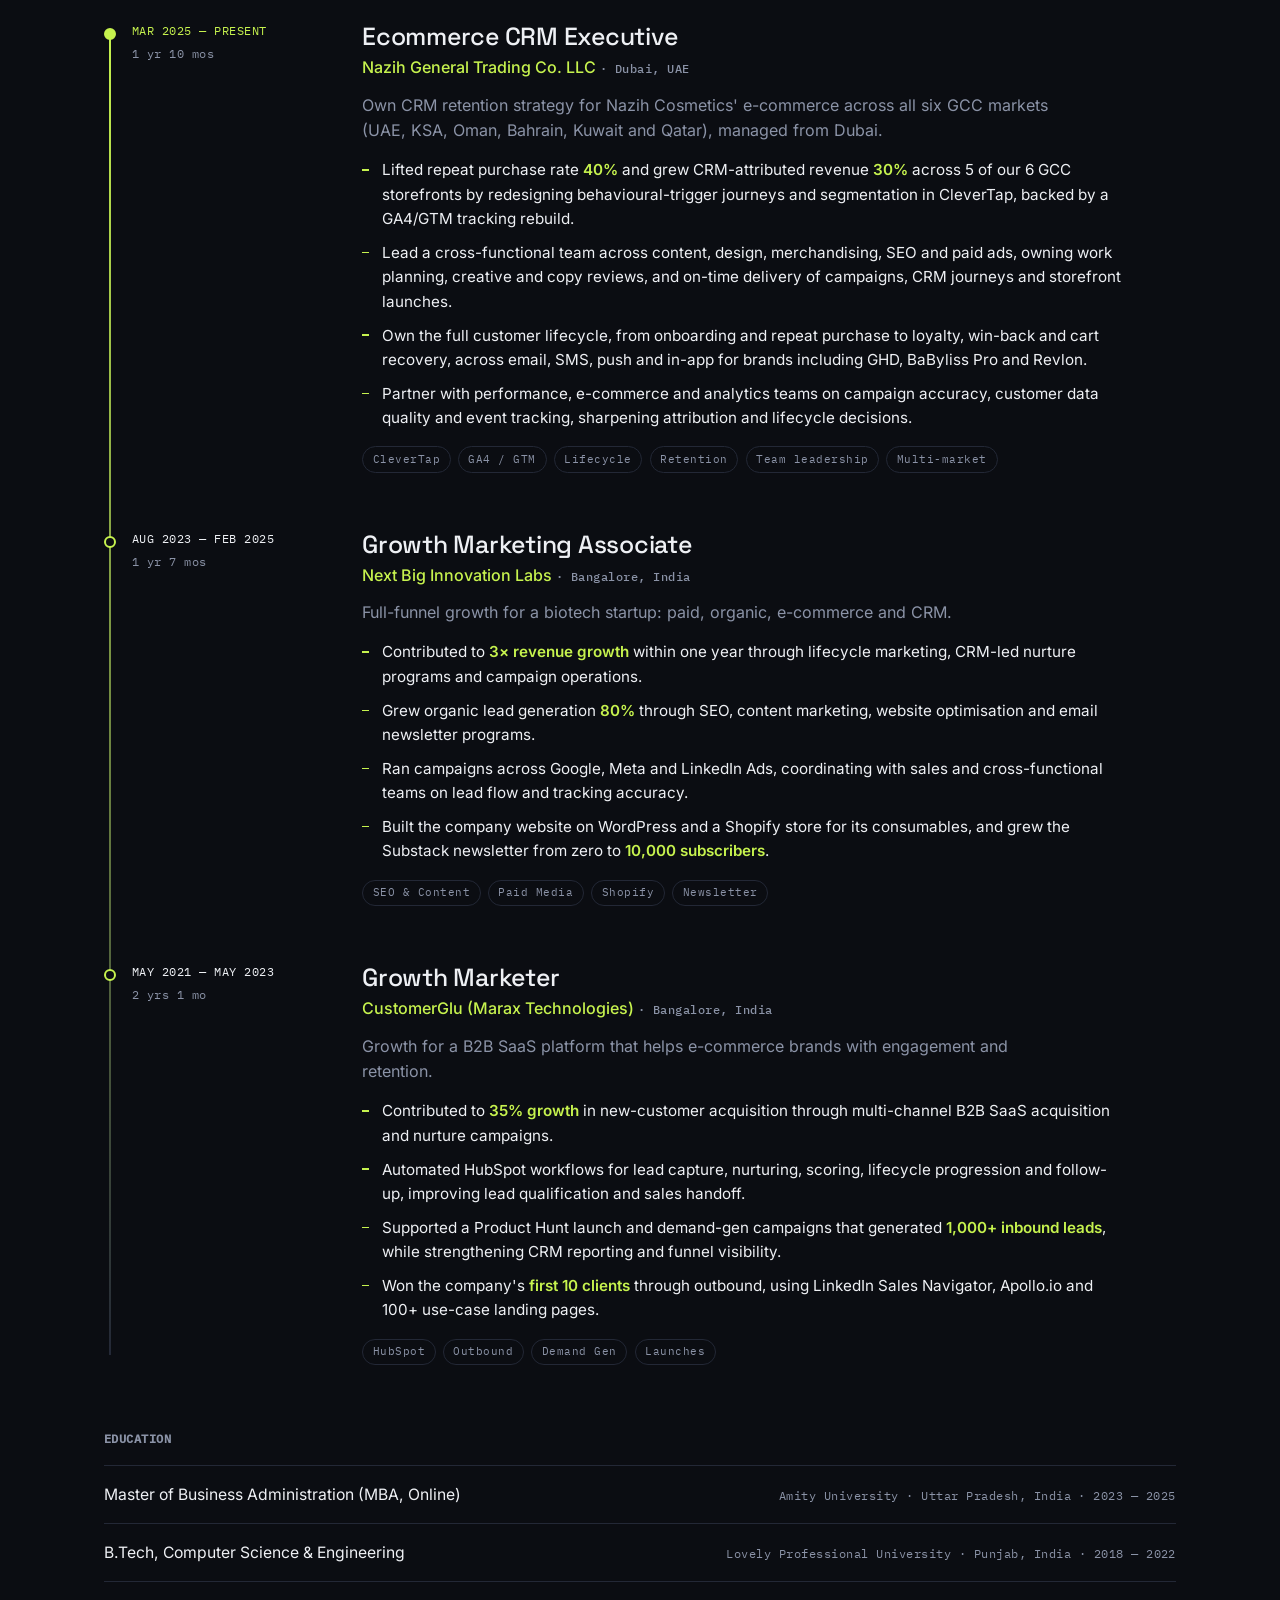
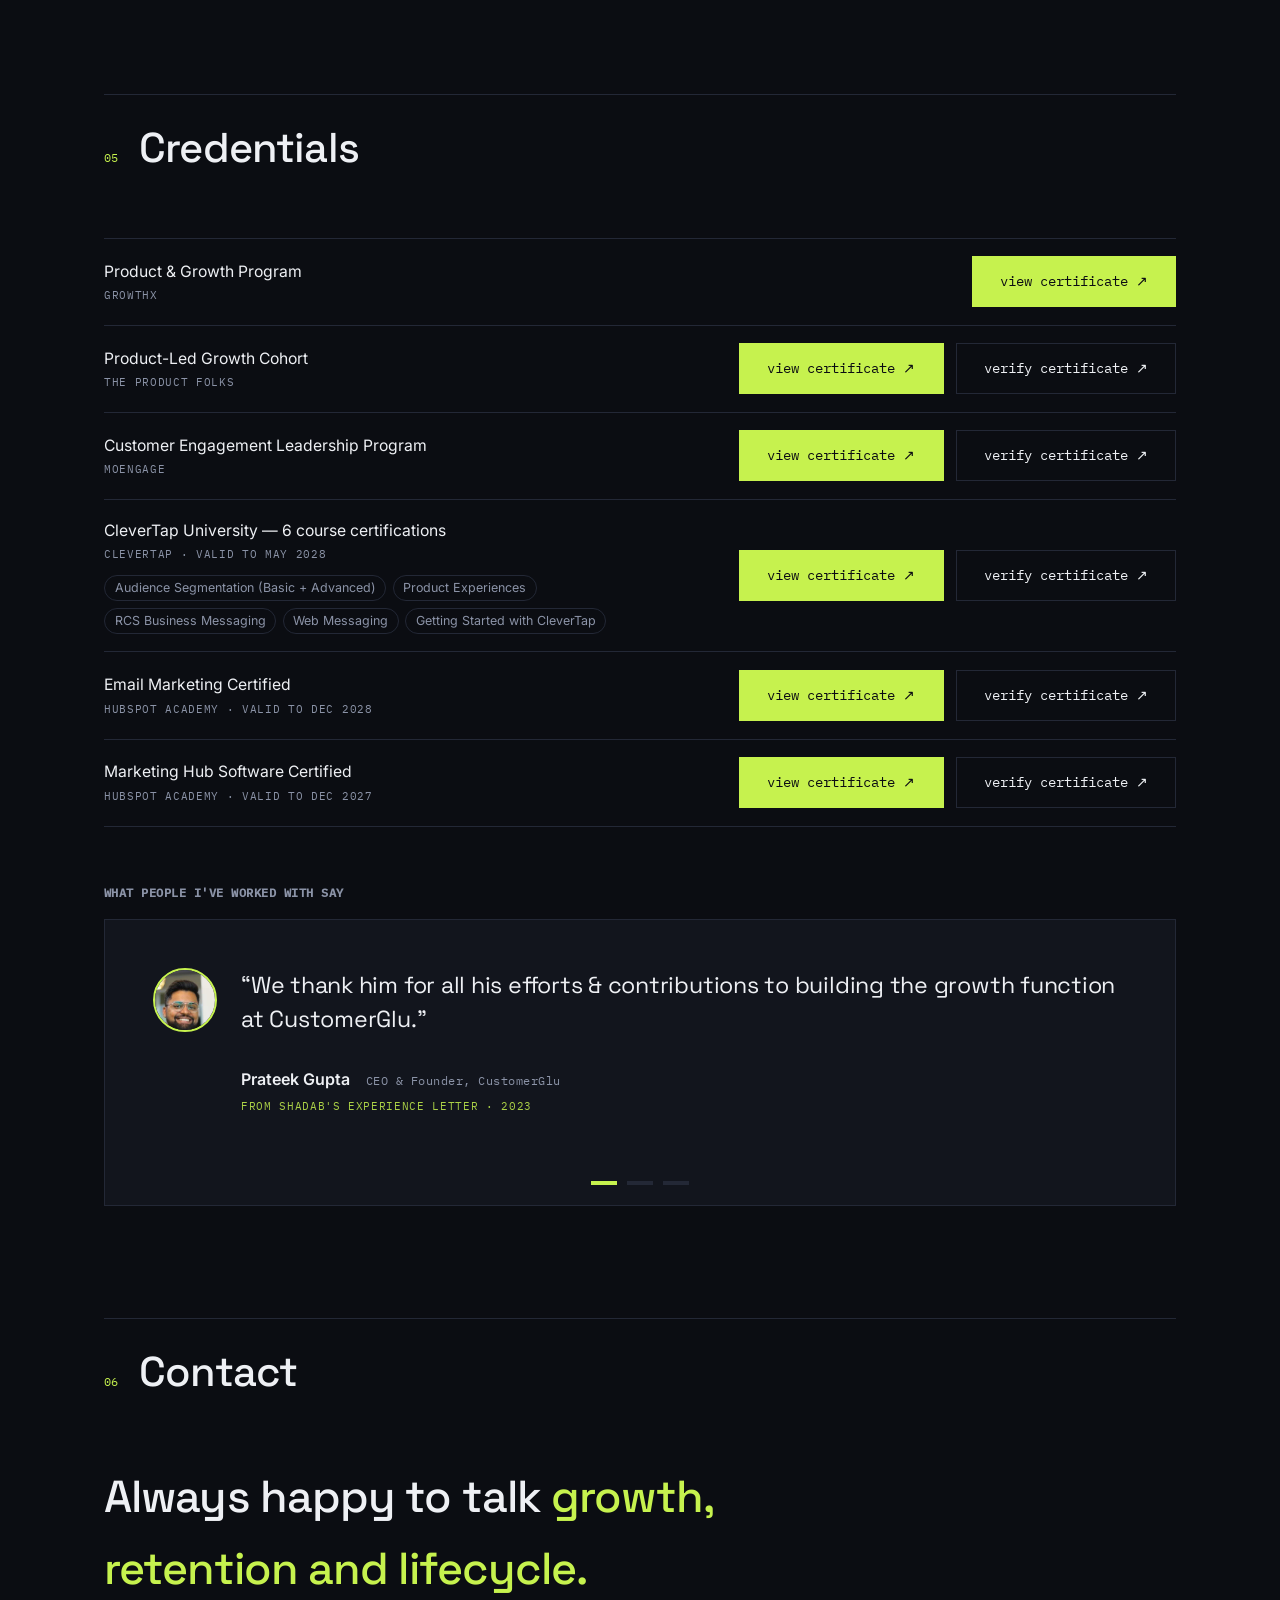
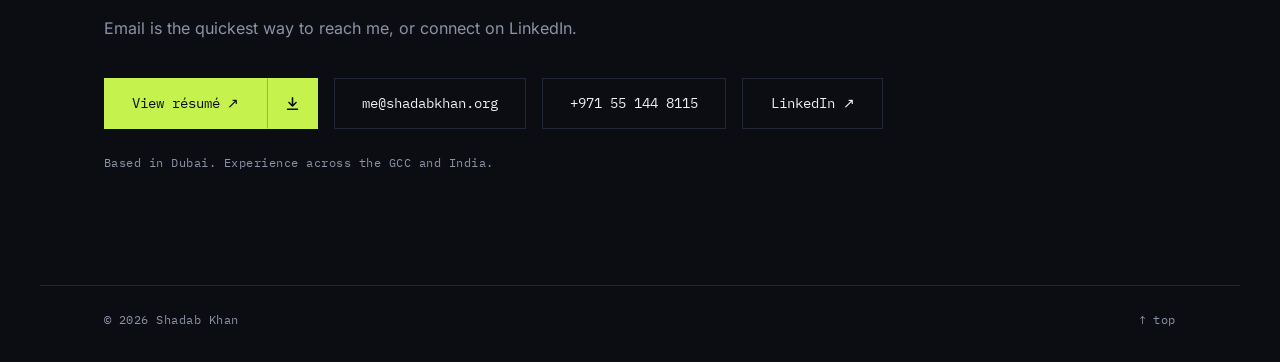
==== commit 17544238: "Show cross-functional team leadership at current role; fix resume certifications Keep the official t" ====
--- a/index.html
+++ b/index.html
@@ -350,7 +350,9 @@
             Right now I run e-commerce CRM for Nazih Cosmetics across all six GCC markets from Dubai, looking
             after brands like GHD, BaByliss Pro and Revlon. I rebuilt our customer journeys and
             segmentation in CleverTap and fixed the tracking underneath them. Our repeat purchase
-            rate is up 40% and CRM-attributed revenue is up 30%.
+            rate is up 40% and CRM-attributed revenue is up 30%. Day to day, I also lead the
+            cross-functional team behind our e-commerce work, across content, design, merchandising,
+            SEO and paid ads, owning the planning, reviews and delivery.
           </p>
           <p class="about-second">
             I started on the acquisition side. At Next Big Innovation Labs I ran paid campaigns on
@@ -841,11 +843,12 @@
             <p class="xp-sum">Own CRM retention strategy for Nazih Cosmetics' e-commerce across all six GCC markets (UAE, KSA, Oman, Bahrain, Kuwait and Qatar), managed from Dubai.</p>
             <ul class="xp-points">
               <li>Lifted repeat purchase rate <strong>40%</strong> and grew CRM-attributed revenue <strong>30%</strong> across 5 of our 6 GCC storefronts by redesigning behavioural-trigger journeys and segmentation in CleverTap, backed by a GA4/GTM tracking rebuild.</li>
+              <li>Lead a cross-functional team across content, design, merchandising, SEO and paid ads, owning work planning, creative and copy reviews, and on-time delivery of campaigns, CRM journeys and storefront launches.</li>
               <li>Own the full customer lifecycle, from onboarding and repeat purchase to loyalty, win-back and cart recovery, across email, SMS, push and in-app for brands including GHD, BaByliss Pro and Revlon.</li>
               <li>Partner with performance, e-commerce and analytics teams on campaign accuracy, customer data quality and event tracking, sharpening attribution and lifecycle decisions.</li>
             </ul>
             <ul class="xp-tags mono">
-              <li>CleverTap</li><li>GA4 / GTM</li><li>Lifecycle</li><li>Retention</li><li>Multi-market</li>
+              <li>CleverTap</li><li>GA4 / GTM</li><li>Lifecycle</li><li>Retention</li><li>Team leadership</li><li>Multi-market</li>
             </ul>
           </div>
         </li>
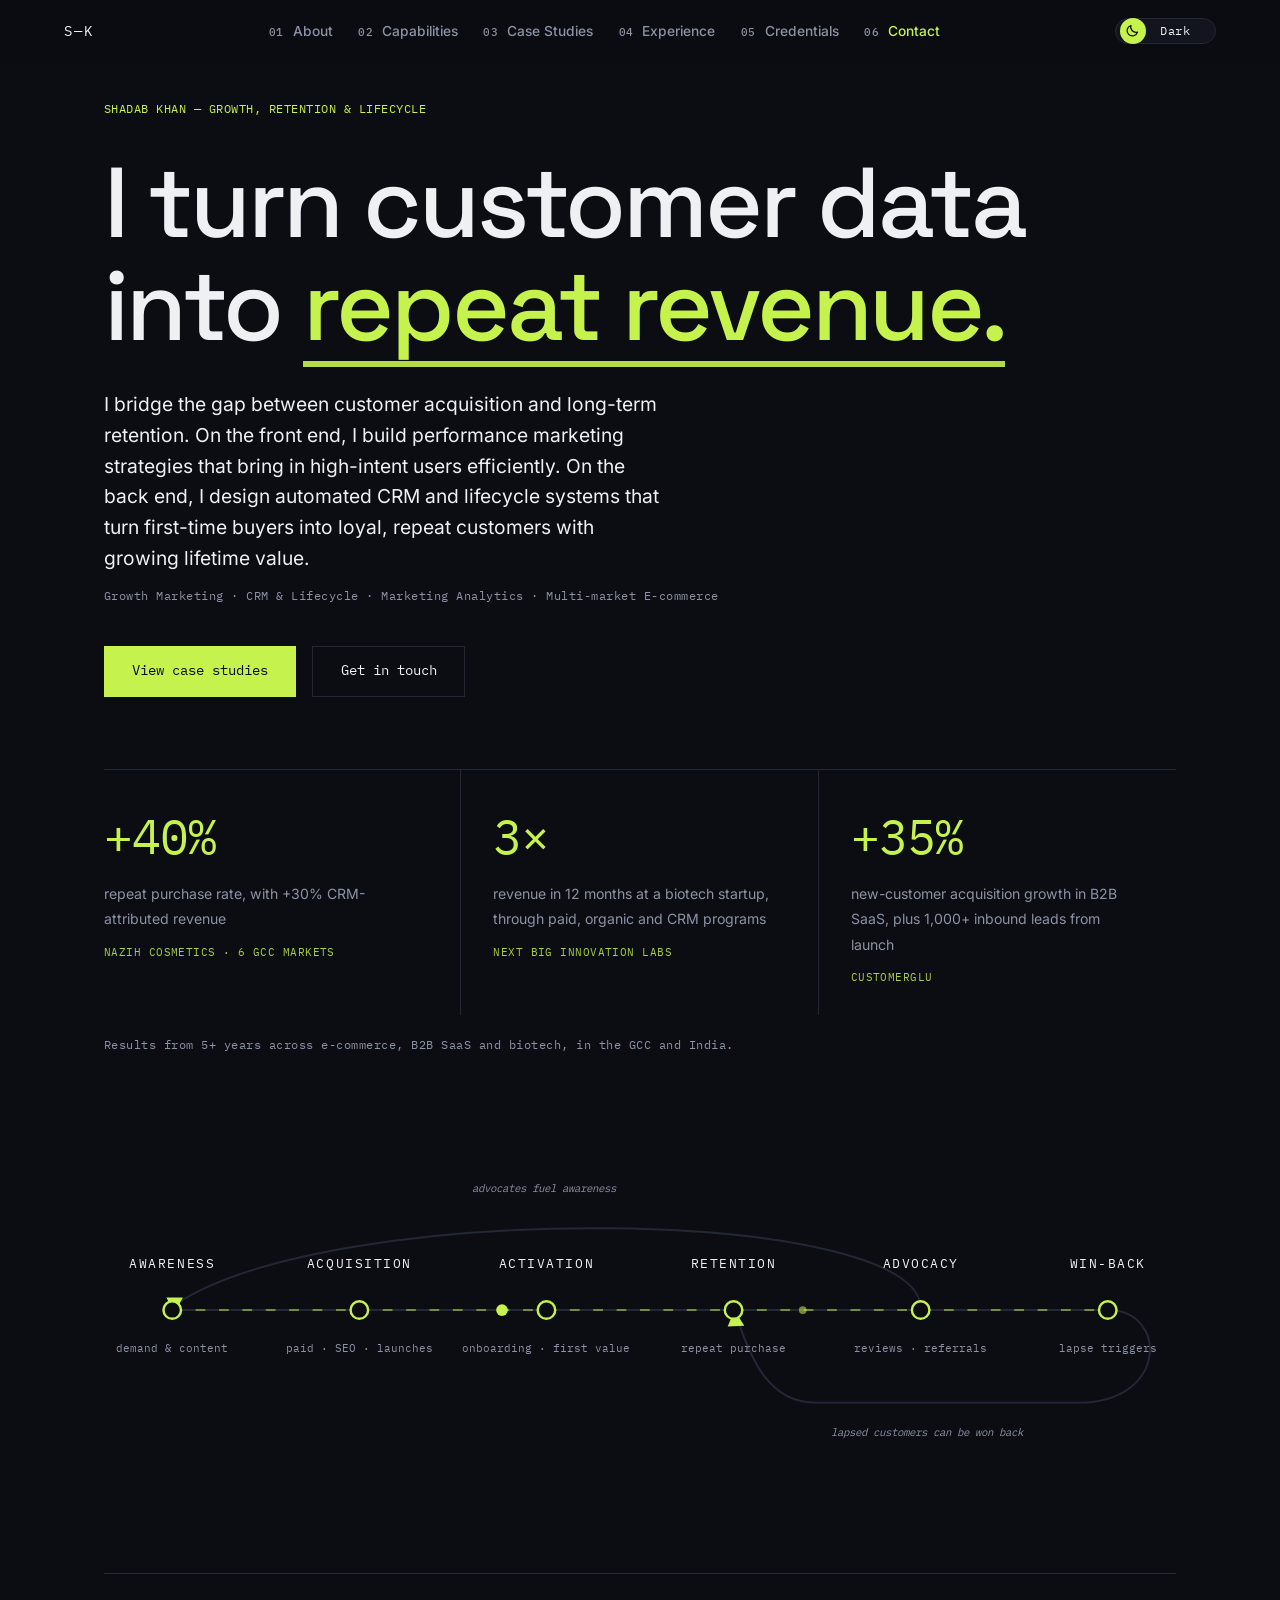
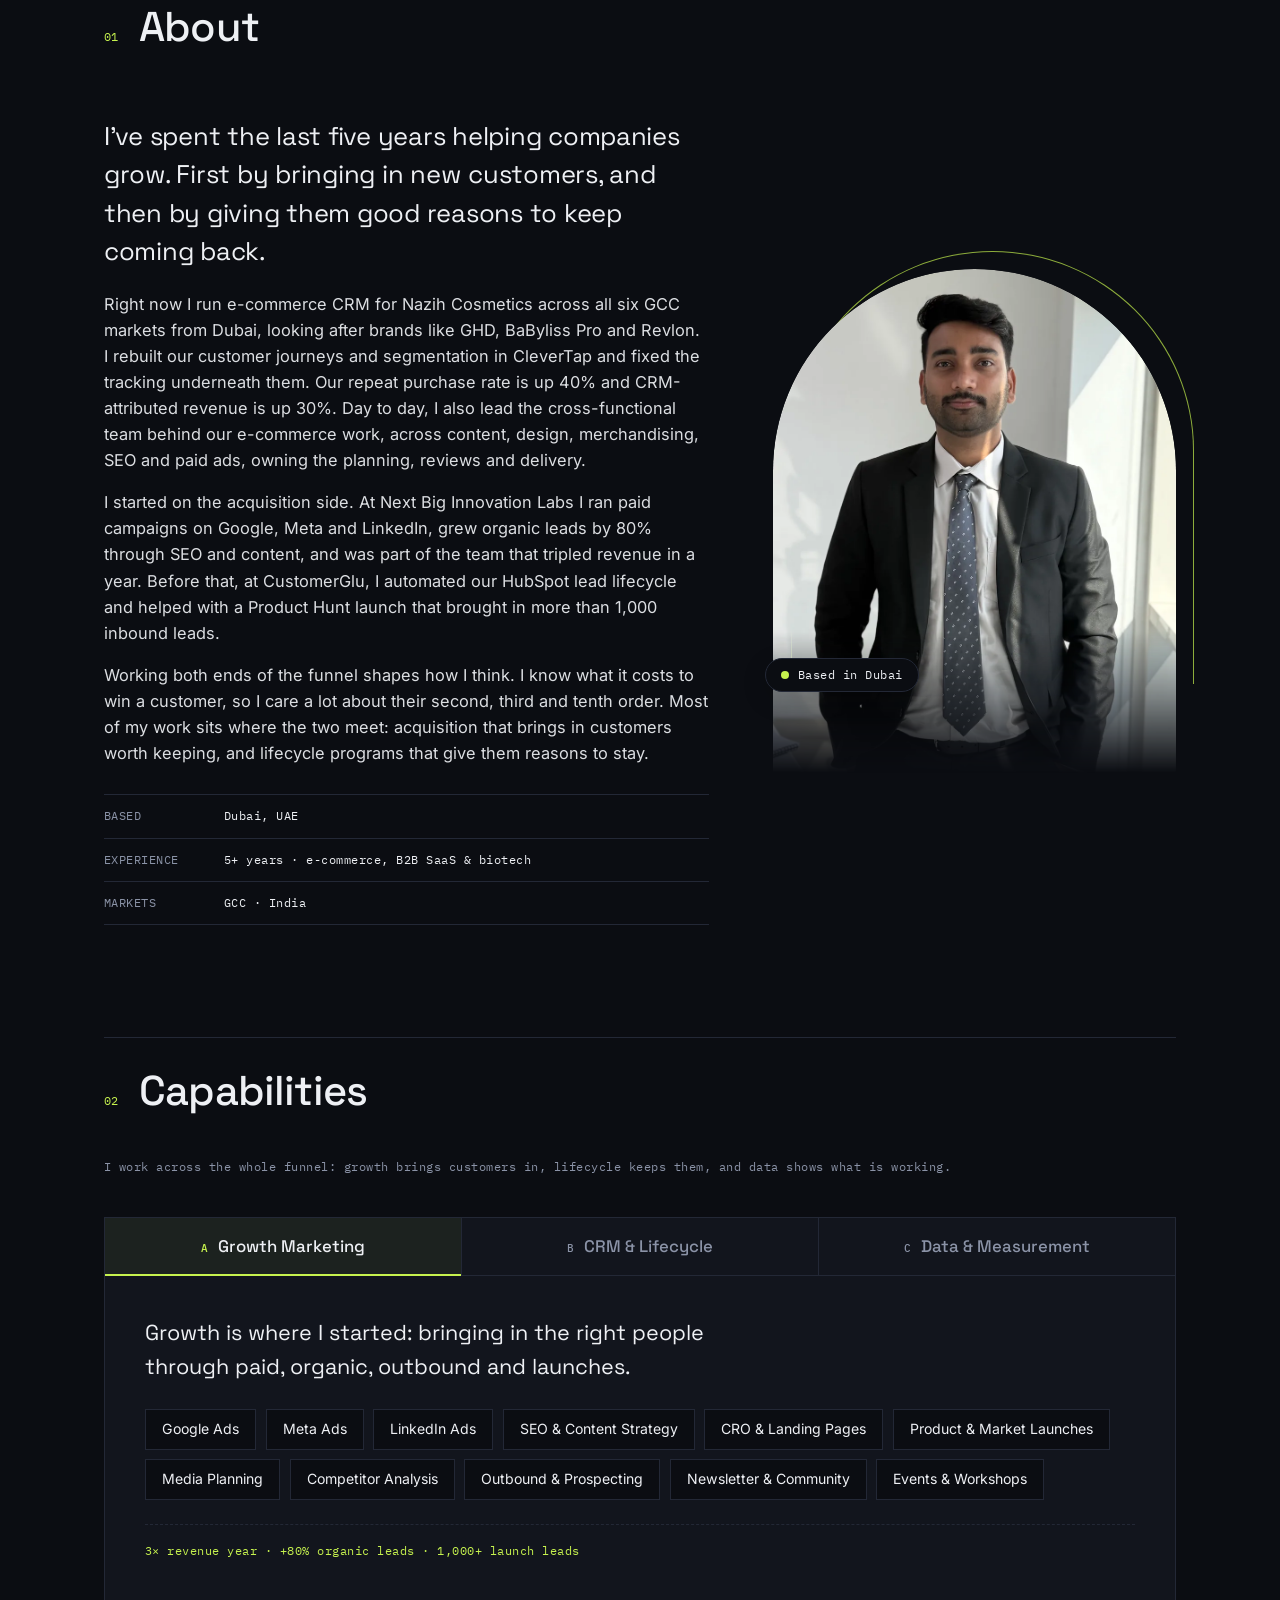
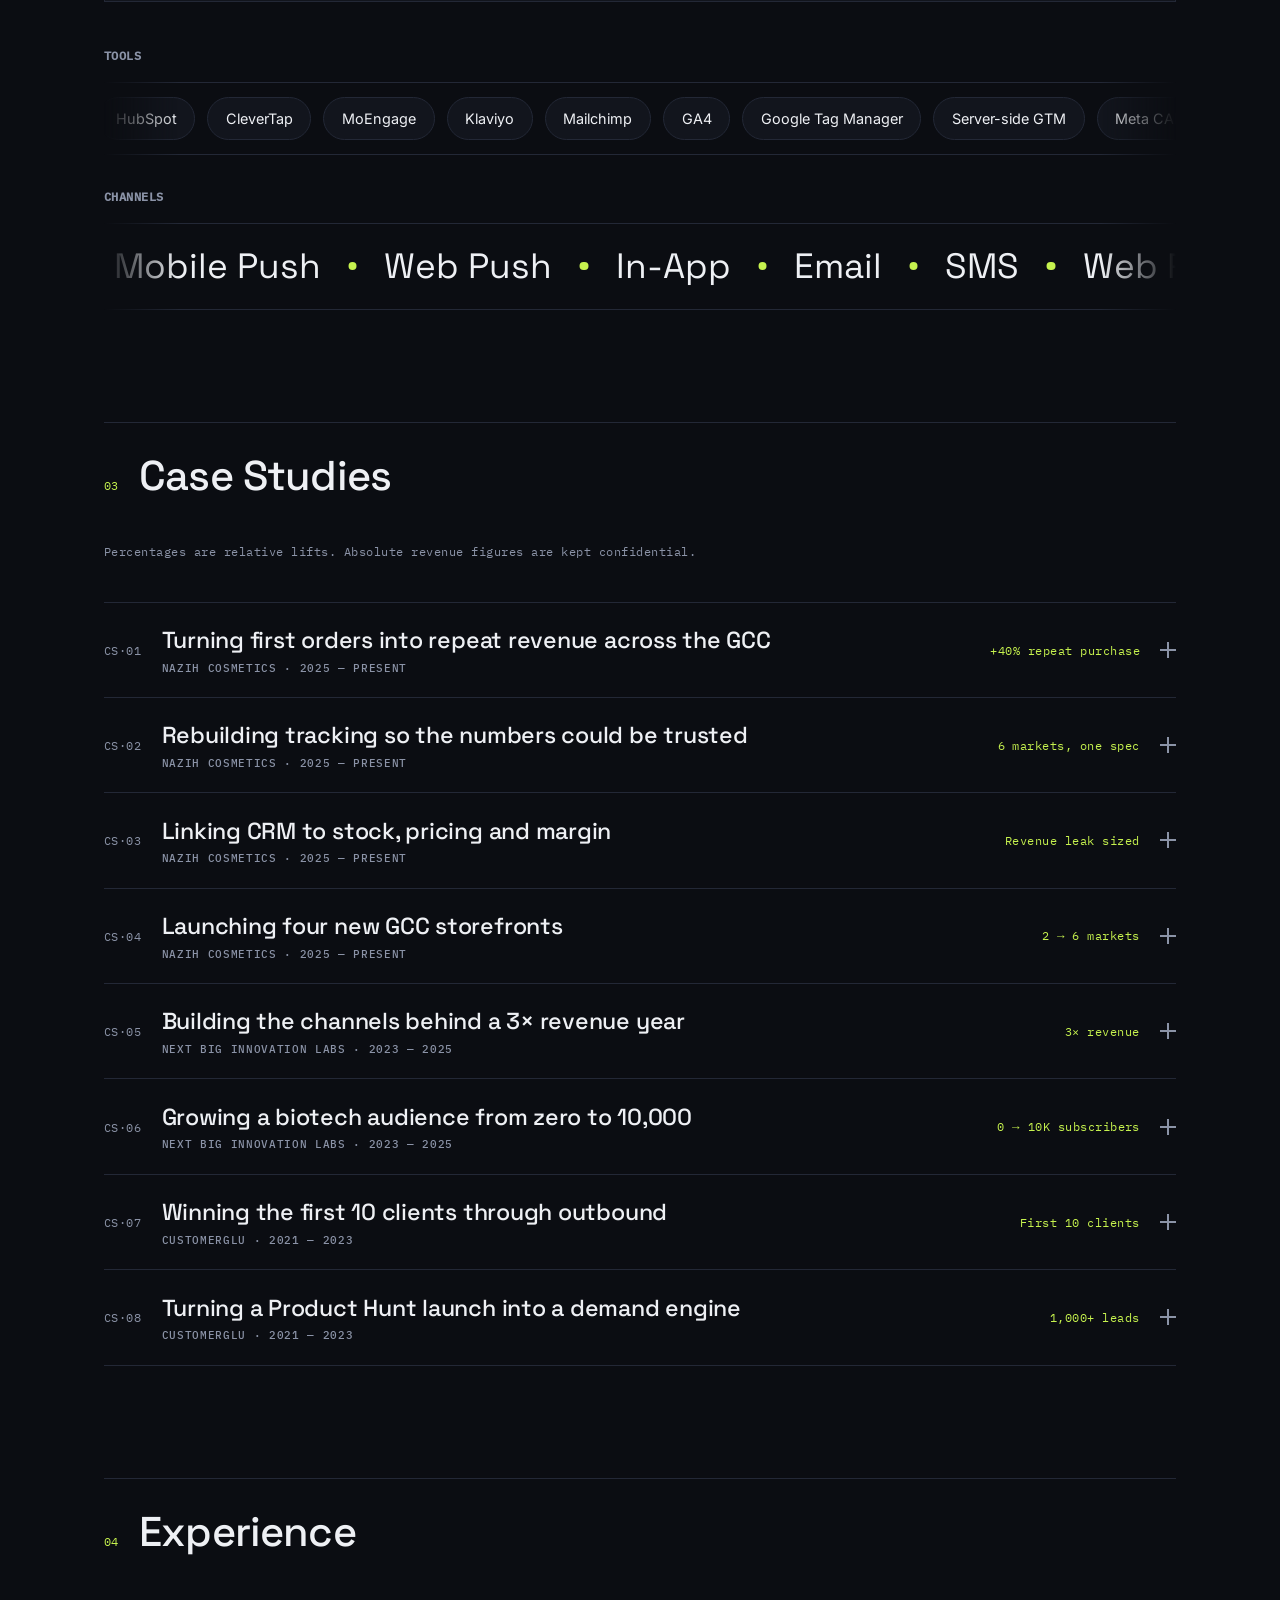
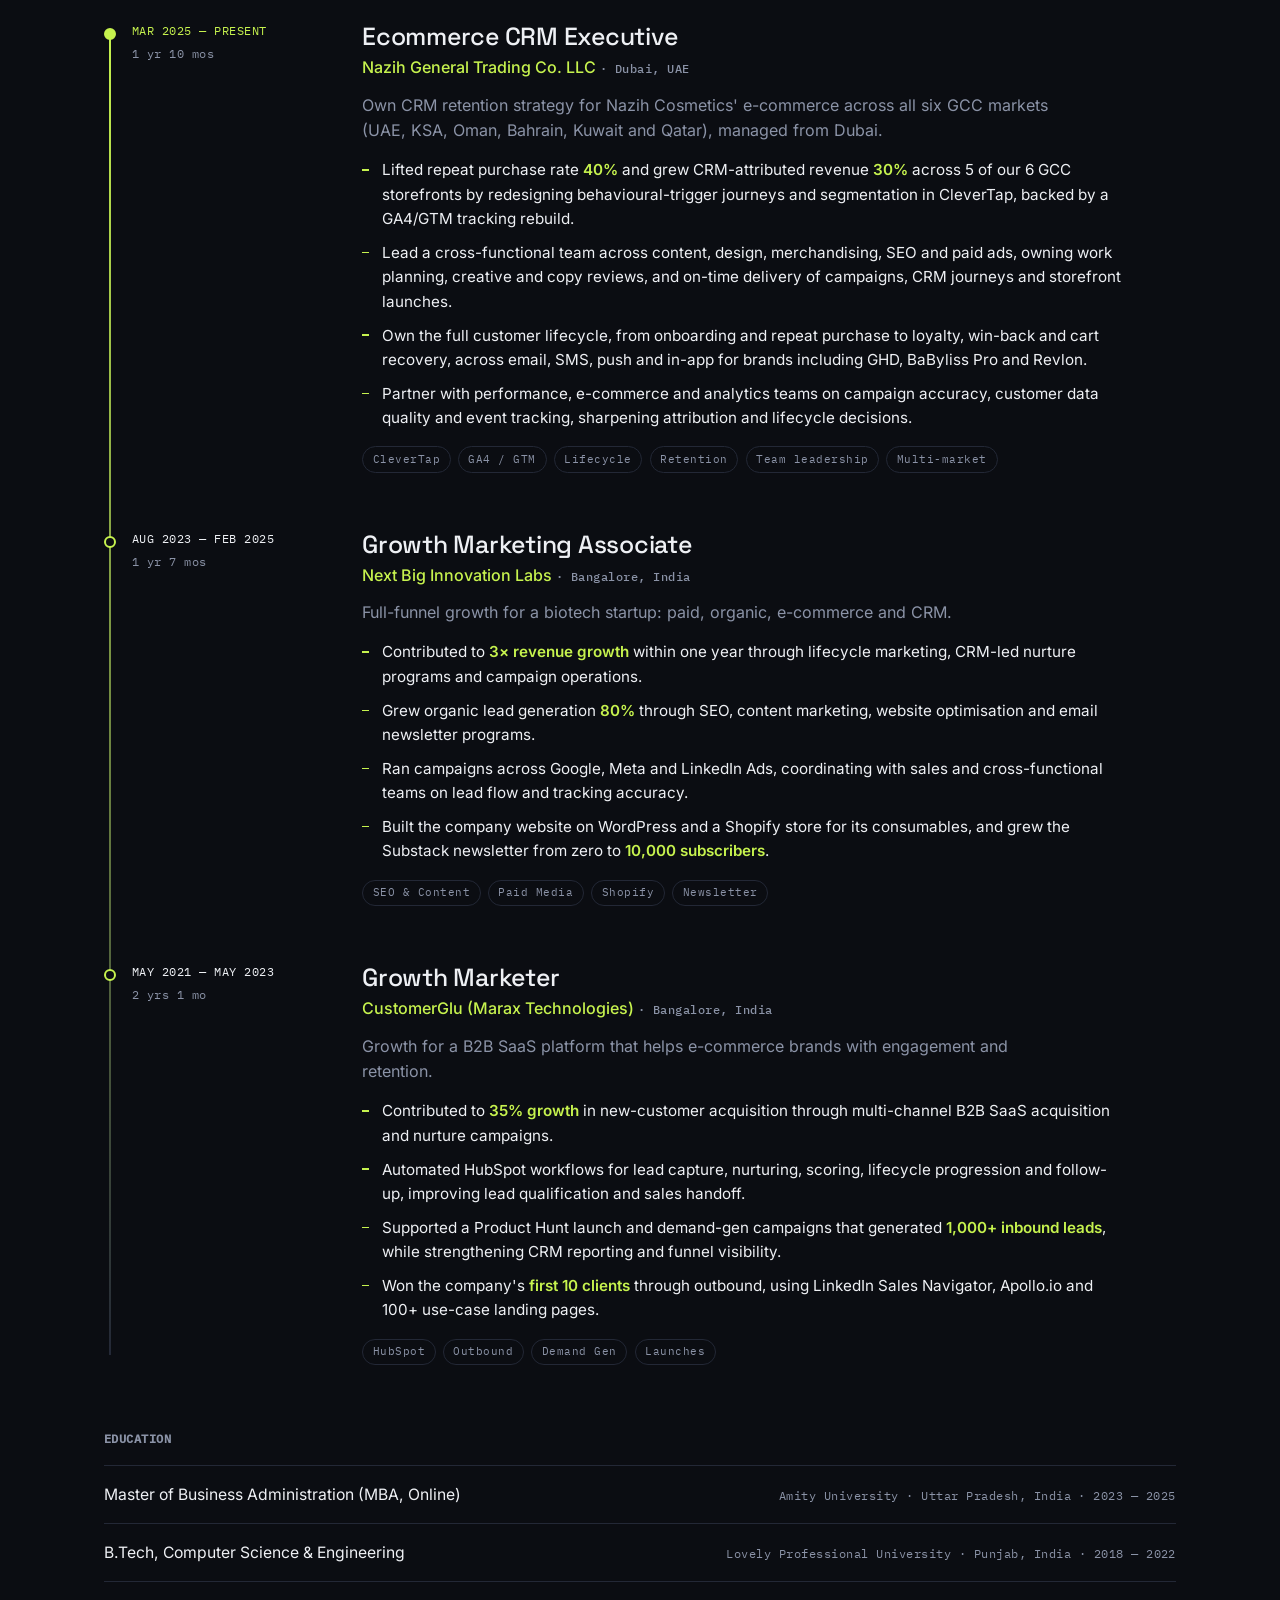
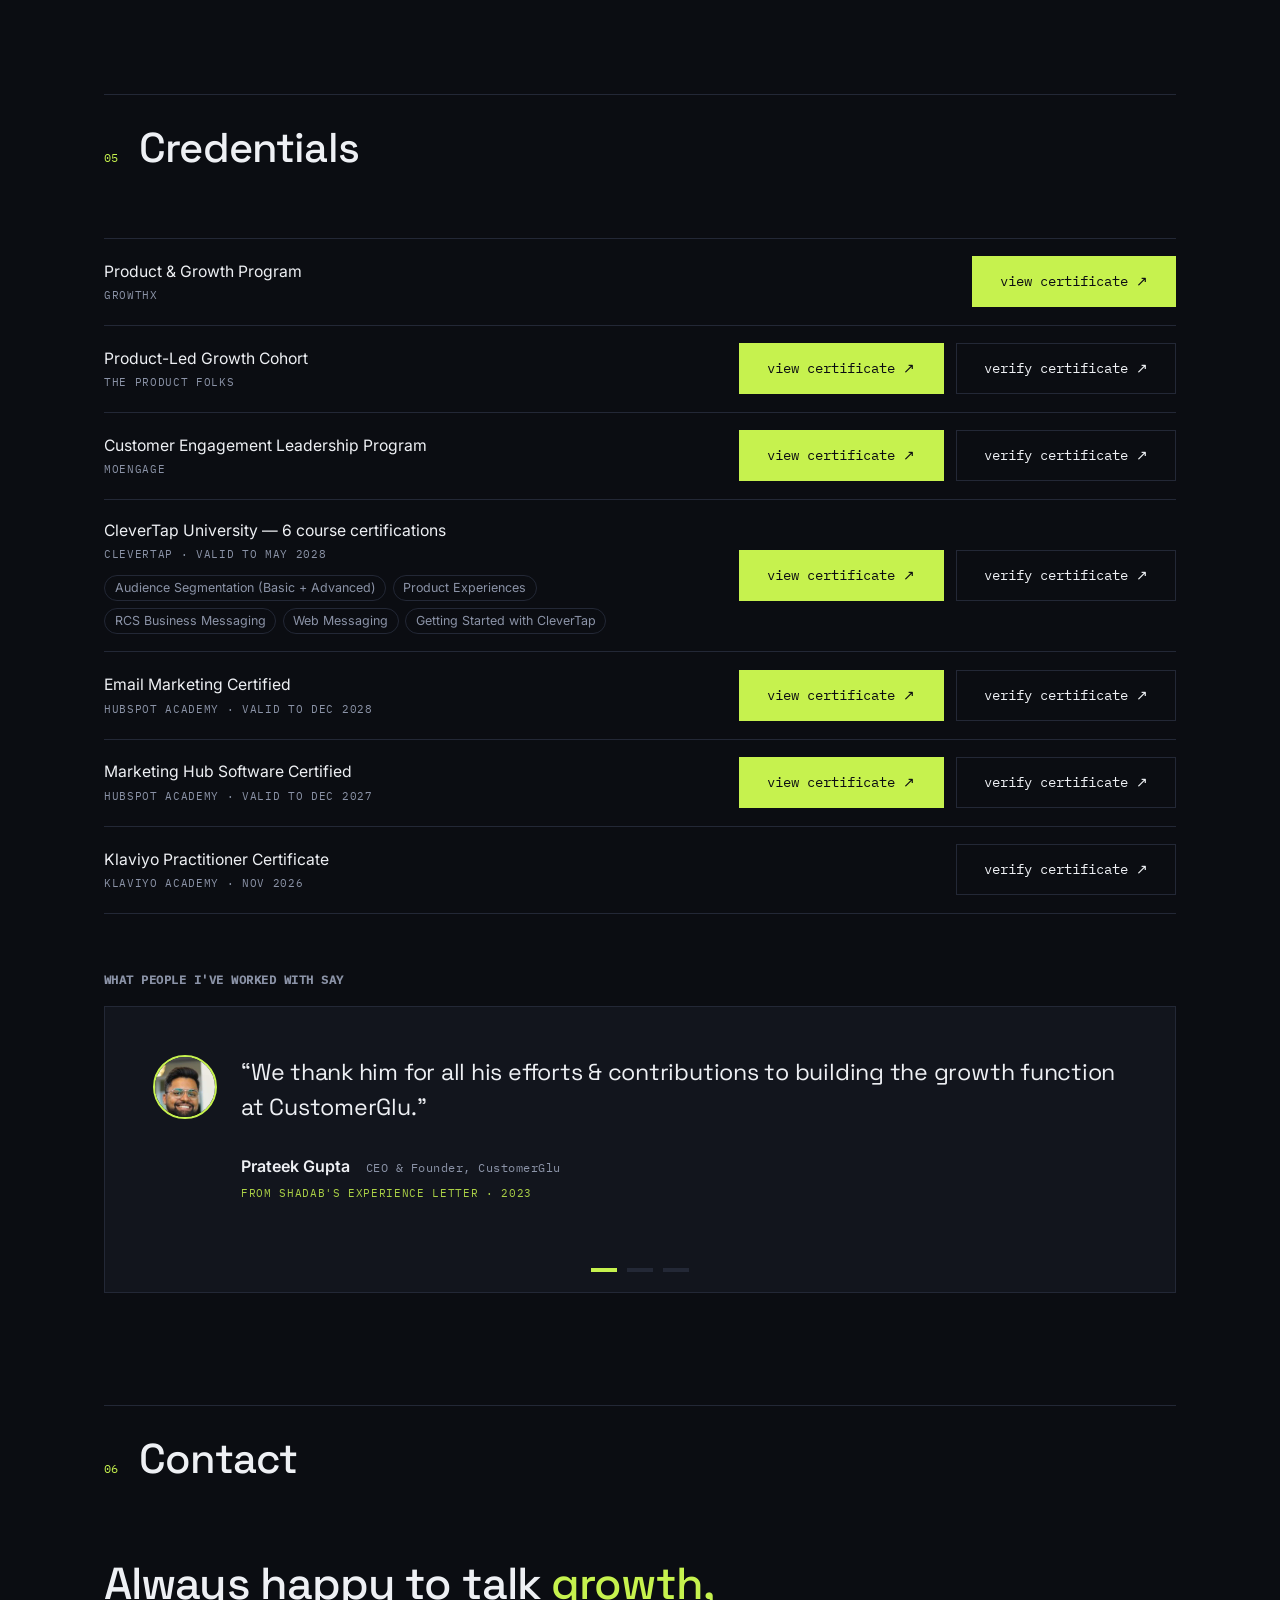
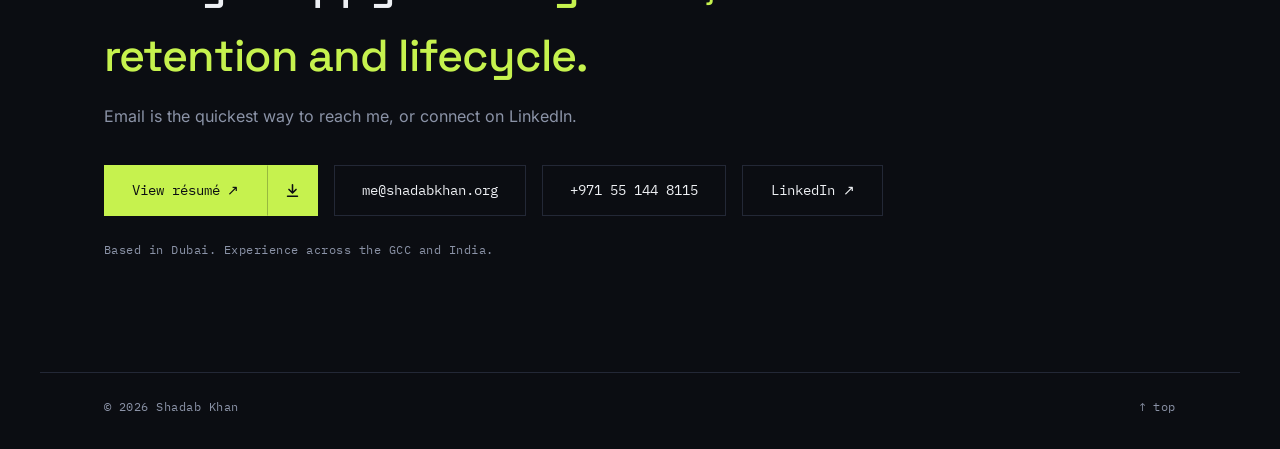
==== commit 7904ee93: "Add Klaviyo Practitioner certificate to resume and Credentials Verified via credential.klaviyo.com. " ====
--- a/index.html
+++ b/index.html
@@ -979,6 +979,13 @@
           </span>
         </li>
 
+        <li class="cred reveal">
+          <span class="cred-name">Klaviyo Practitioner Certificate <span class="cred-issuer mono">Klaviyo Academy · Nov 2026</span></span>
+          <span class="cred-meta">
+            <a class="btn btn-line cred-verify" href="https://credential.klaviyo.com/0d831839-a4a6-4e54-926c-9dbbf1fc332e" target="_blank" rel="noopener noreferrer">verify certificate ↗</a>
+          </span>
+        </li>
+
         <!-- ===== HIDDEN until there is proof =====
              To show one: move it above this comment (outside the comment),
              drop its certificate image into certs/, point the view link at it,
